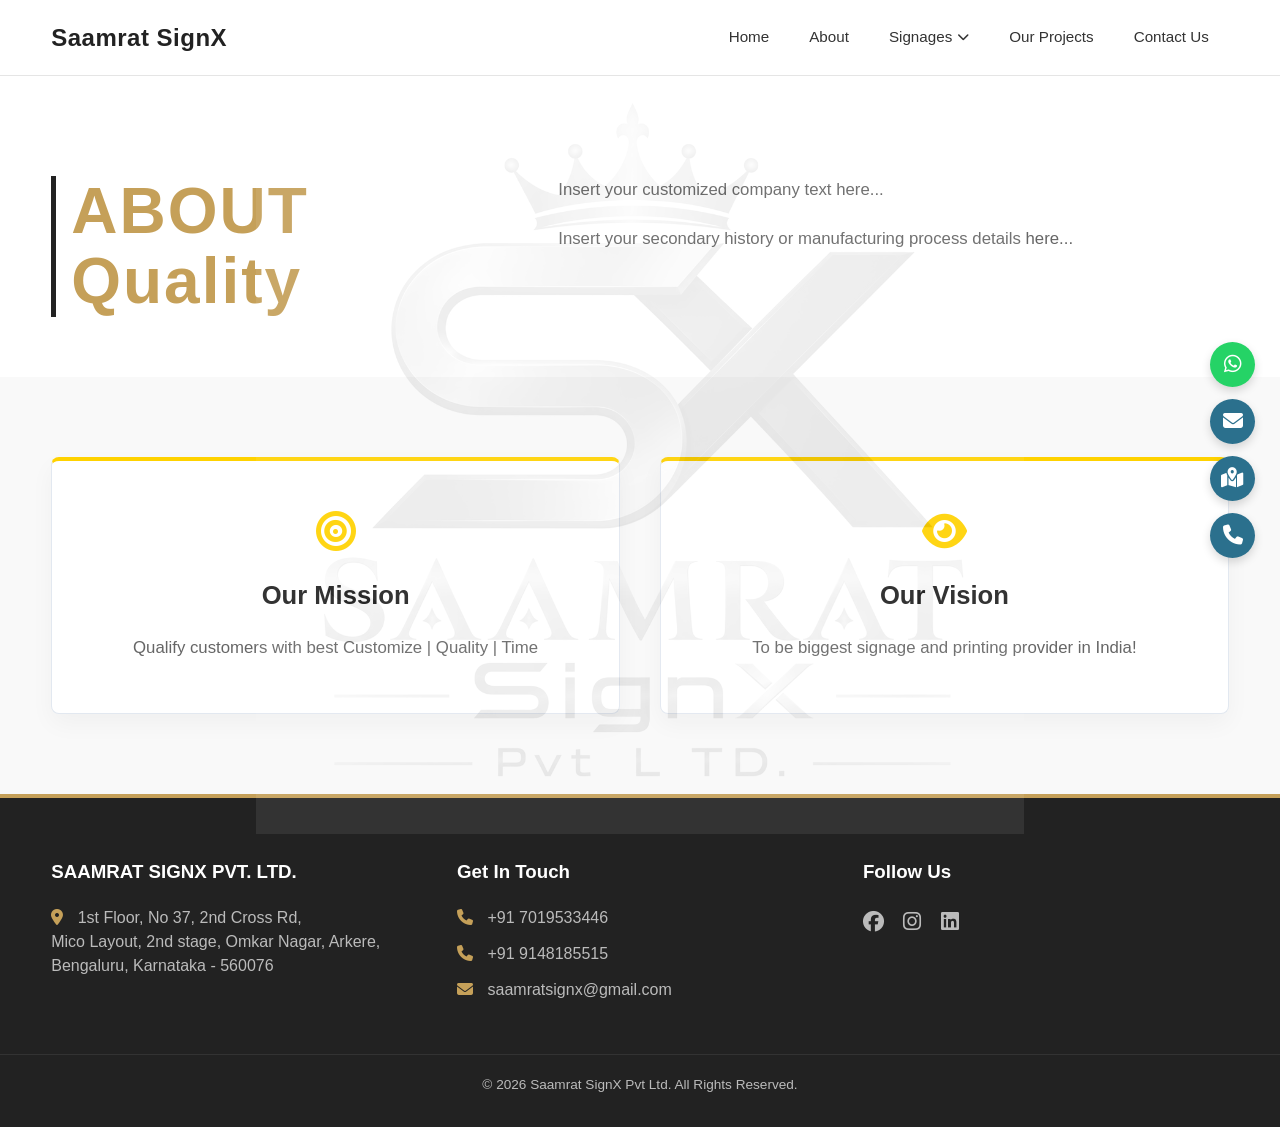
==== about.html @ 5b2af436 "added all files" ====
<!DOCTYPE html>
<html lang="en">
<head>
    <meta charset="UTF-8">
    <meta name="viewport" content="width=device-width, initial-scale=1.0">
    <title>About quality| Saamrat SignX Pvt Lt</title>
    <link rel="stylesheet" href="style.css">
    <!-- Font Awesome Icons -->
    <link rel="stylesheet" href="https://cdnjs.cloudflare.com/ajax/libs/font-awesome/6.4.0/css/all.min.css">
</head>
<body>

    <!-- Full-page single centered watermark background -->
    <div class="watermark-bg"></div>

    <!-- Right Side Corner Fixed Menu Bar (Identical to Home Page) -->
    <div class="sticky-side-bar">
        <a href="https://wa.me/917019533446" target="_blank" class="side-icon whatsapp" title="WhatsApp"><i class="fa-brands fa-whatsapp"></i></a>
        <a href="mailto:saamratsignx@gmail.com" class="side-icon email" title="Email"><i class="fa-solid fa-envelope"></i></a>
        <a href="index.html#contact" class="side-icon maps" title="Location"><i class="fa-solid fa-map-location-dot"></i></a>
        <a href="tel:+917019533446" class="side-icon phone" title="Call Us"><i class="fa-solid fa-phone"></i></a>
    </div>

    <!-- Header / Navigation Area -->
    <header>
        <div class="container nav-container">
            <div class="logo-area">
                <span class="brand-name">Saamrat SignX</span>
            </div>
            <nav>
                <ul class="nav-links">
                    <li><a href="index.html#home">Home</a></li>
                    <li><a href="about.html">About</a></li>
                    <li class="mega-dropdown-root">
                        <a href="index.html#services" class="drop-trigger">Signages <i class="fa-solid fa-chevron-down"></i></a>
                    </li>
                    <li><a href="index.html#projects">Our Projects</a></li>
                    <li><a href="#contact">Contact Us</a></li>
                </ul>
            </nav>
        </div>
    </header>

    <!-- Clean Layout About Content Block -->
    <section class="about-page-section">
        <div class="container about-page-grid">
            
            <!-- Left Side Title Block -->
            <div class="about-title-block">
                <h1 class="about-main-heading">ABOUT <br>Quality</h1>
            </div>

            <!-- Right Side Clean Empty Content Block for you to populate -->
            <div class="about-content-block">
                
                <!-- Add your custom paragraphs inside these p tags below -->
                <p>Insert your customized company text here...</p>
                <p>Insert your secondary history or manufacturing process details here...</p>
            </div>

        </div>
    </section>

    <!-- Twin Box Style Vision & Mission Layout (No main heading) -->
    <section class="vision-mission-box-section">
        <div class="container vision-mission-box-grid">
            
            <!-- Mission Box Card -->
            <div class="vm-custom-box">
                <div class="vm-box-icon-wrap">
                    <i class="fa-solid fa-bullseye vm-box-icon icon-mission"></i>
                </div>
                <h3>Our Mission</h3>
                <p>Qualify customers with best Customize | Quality | Time</p>
            </div>

            <!-- Vision Box Card -->
            <div class="vm-custom-box">
                <div class="vm-box-icon-wrap">
                    <i class="fa-solid fa-eye vm-box-icon icon-vision"></i>
                </div>
                <h3>Our Vision</h3>
                <p>To be biggest signage and printing provider in India!</p>
            </div>

        </div>
    </section>

    <!-- Footer System (Identical to Home Page Layout) -->
    <footer id="contact">
        <div class="container footer-grid">
            <div class="footer-info">
                <h3>SAAMRAT SIGNX PVT. LTD.</h3>
                <p><i class="fa-solid fa-location-dot"></i> 1st Floor, No 37, 2nd Cross Rd,<br>Mico Layout, 2nd stage, Omkar Nagar, Arkere,<br>Bengaluru, Karnataka - 560076</p>
            </div>
            <div class="footer-contact">
                <h3>Get In Touch</h3>
                <p><i class="fa-solid fa-phone"></i> +91 7019533446</p>
                <p><i class="fa-solid fa-phone"></i> +91 9148185515</p>
                <p><i class="fa-solid fa-envelope"></i> saamratsignx@gmail.com</p>
            </div>
            <div class="footer-social">
                <h3>Follow Us</h3>
                <div class="social-icons">
                    <a href="#"><i class="fa-brands fa-facebook"></i></a>
                    <a href="#"><i class="fa-brands fa-instagram"></i></a>
                    <a href="#"><i class="fa-brands fa-linkedin"></i></a>
                </div>
            </div>
        </div>
        <div class="footer-bottom text-center">
            <p>&copy; 2026 Saamrat SignX Pvt Ltd. All Rights Reserved.</p>
        </div>
    </footer>

</body>
</html>
---- style.css ----
/* --- Global Reset & Design Tokens --- */
* {
    margin: 0;
    padding: 0;
    box-sizing: border-box;
    font-family: Arial, Helvetica, sans-serif;
    scroll-behavior: smooth;
}

:root {
    --primary-gold: #c5a059;
    --dark-gold: #9d7d3c;
    --dark-charcoal: #222222;
    --text-muted: #666666;
    --pure-white: #ffffff;
    --border-color: #e5e5e5;
    --brand-blue: #1b4b93;
    --screenshot-yellow: #ffd200;
}

body {
    background-color: var(--pure-white);
    color: var(--dark-charcoal);
    line-height: 1.5;
    position: relative;
    overflow-x: hidden;
}

.container {
    width: 92%;
    max-width: 1200px;
    margin: 0 auto;
}

.text-center { text-align: center; }

/* --- Fixed Watermark Background Layout --- */
/* ===== Full Page Xerox Watermark ===== */
.watermark-bg{
    position: fixed;
    inset: 0;
    z-index: 0;
    pointer-events: none;
    isolation: isolate;
}

.watermark-bg::before{
    content:"";
    position:absolute;
    inset: 0;
    background: url("logo.jpeg") no-repeat center center;
    background-size: 60% auto;
    opacity: .08;
    filter: grayscale(100%);
    mix-blend-mode: multiply;
}

/* --- Sticky Sidebar Menu Bar --- */
.sticky-side-bar {
    position: fixed;
    right: 25px;
    top: 50%;
    transform: translateY(-50%);
    display: flex;
    flex-direction: column;
    gap: 12px;
    z-index: 9999;
}

.side-icon {
    width: 45px;
    height: 45px;
    border-radius: 50%;
    background-color: #2b708d;
    color: var(--pure-white);
    display: flex;
    justify-content: center;
    align-items: center;
    text-decoration: none;
    font-size: 1.25rem;
    box-shadow: 0 4px 10px rgba(0,0,0,0.15);
    transition: all 0.2s ease;
}

.side-icon:hover { transform: scale(1.1); background-color: var(--dark-charcoal); }
.side-icon.whatsapp { background-color: #25D366; }

/* --- Navigation Header Architecture --- */
header {
    background: var(--pure-white);
    border-bottom: 1px solid var(--border-color);
    position: relative;
    top: 0;
    z-index: 2000;
}

.nav-container {
    display: flex;
    justify-content: space-between;
    align-items: center;
    height: 75px;
}

.brand-name {
    font-weight: 700;
    font-size: 1.5rem;
    letter-spacing: 0.5px;
    color: var(--dark-charcoal);
}

.nav-links {
    display: flex;
    list-style: none;
    align-items: center;
    height: 100%;
}

.nav-links > li {
    display: flex;
    align-items: center;
    height: 100%;
}

.nav-links > li > a {
    text-decoration: none;
    color: #333333;
    font-weight: 500;
    font-size: 0.95rem;
    padding: 0 20px;
    display: flex;
    align-items: center;
    height: 100%;
    transition: color 0.2s;
}

.nav-links > li > a i { margin-left: 5px; font-size: 0.75rem; }
.nav-links > li > a:hover { color: var(--primary-gold); }

/* --- Mega Menu Panel Layout --- */
.mega-dropdown-root:hover .mega-menu-panel { opacity: 1; visibility: visible; transform: translateY(0); }
.mega-menu-panel {
    position: absolute;
    top: 75px;
    left: 0;
    width: 100vw;
    background: var(--pure-white);
    border-bottom: 2px solid var(--border-color);
    box-shadow: 0 12px 24px rgba(0, 0, 0, 0.06);
    padding: 35px 0 45px 0;
    opacity: 0;
    visibility: hidden;
    transform: translateY(5px);
    transition: all 0.25s ease-in-out;
}
.mega-menu-grid { display: grid; grid-template-columns: repeat(4, 1fr); gap: 30px; }
.mega-column h4 { font-size: 0.95rem; color: #111111; font-weight: 700; margin-bottom: 15px; }
.mega-column ul { list-style: none; }
.mega-column ul li { margin-bottom: 10px; }
.mega-column ul li a { text-decoration: none; color: var(--text-muted); font-size: 0.88rem; transition: color 0.2s; }
.mega-column ul li a:hover { color: var(--dark-charcoal); }

/* --- Split Layout Hero Styles --- */
.hero-split-section { padding: 80px 0; background: transparent; }
.hero-split-grid { display: grid; grid-template-columns: 1.1fr 0.9fr; gap: 40px; align-items: center; }
.hero-left-content { display: flex; flex-direction: column; align-items: flex-start; }
.hero-main-title { font-size: 3.2rem; color: var(--brand-blue); line-height: 1.2; font-weight: 800; margin-bottom: 20px; }
.hero-description-text { font-size: 1.1rem; color: var(--text-muted); margin-bottom: 35px; max-width: 500px; }
.hero-action-buttons { display: flex; gap: 20px; align-items: center; }
.btn-primary {
    display: inline-block;
    padding: 14px 28px;
    background: linear-gradient(135deg, var(--primary-gold), var(--dark-gold));
    color: var(--pure-white);
    text-decoration: none;
    font-weight: 600;
    border-radius: 30px;
    box-shadow: 0 4px 15px rgba(197, 160, 89, 0.2);
}
.hero-image-wrapper { width: 100%; height: 420px; border-radius: 40px 180px 40px 140px; overflow: hidden; }
.hero-image-wrapper img { width: 100%; height: 100%; object-fit: cover; }

/* --- About Page Upper Elements --- */
.about-page-section { padding: 100px 0 60px 0; }
.about-page-grid { display: grid; grid-template-columns: 0.8fr 1.2fr; gap: 60px; align-items: flex-start; }
.about-main-heading { font-size: 4rem; font-weight: 800; color: var(--primary-gold); line-height: 1.1; letter-spacing: 2px; border-left: 5px solid var(--dark-charcoal); padding-left: 15px; }
.about-content-block h3 { font-size: 1.6rem; color: var(--brand-blue); margin-bottom: 20px; }
.about-content-block p { font-size: 1.05rem; color: var(--text-muted); margin-bottom: 20px; line-height: 1.7; }

/* --- Distinct Box Style Vision/Mission Layout --- */
.vision-mission-box-section {
    padding: 80px 0;
    background-color: #f9f9f9; 
}
.vision-mission-box-grid {
    display: grid;
    grid-template-columns: 1fr 1fr;
    gap: 40px; 
}
.vm-custom-box {
    background: #ffffff; 
    border: 1px solid #e2e8f0; 
    border-top: 4px solid var(--screenshot-yellow); 
    border-radius: 8px; 
    padding: 50px 40px;
    text-align: center;
    box-shadow: 0 10px 25px rgba(0, 0, 0, 0.04); 
    transition: transform 0.3s ease, box-shadow 0.3s ease;
}
.vm-custom-box:hover {
    transform: translateY(-5px);
    box-shadow: 0 15px 35px rgba(0, 0, 0, 0.08);
}
.vm-box-icon-wrap {
    margin-bottom: 25px;
    display: flex;
    justify-content: center;
    align-items: center;
}
.vm-box-icon { font-size: 2.5rem; }
.icon-mission { color: var(--screenshot-yellow); } 
.icon-vision { color: var(--screenshot-yellow); }  
.vm-custom-box h3 { font-size: 1.6rem; color: #222222; margin-bottom: 20px; font-weight: 700; }
.vm-custom-box p { font-size: 1.05rem; color: #666666; line-height: 1.7; max-width: 460px; margin: 0 auto; }

/* --- Gallery & Project Sections --- */
.heading-border { width: 50px; height: 3px; background: var(--primary-gold); margin: 15px auto 45px auto; }
.services-section { padding: 80px 0; background: rgba(249, 249, 249, 0.4); border-top: 1px solid var(--border-color); }
.image-gallery-grid { display: grid; grid-template-columns: repeat(auto-fit, minmax(320px, 1fr)); gap: 25px; }
.gallery-card { position: relative; border-radius: 6px; overflow: hidden; height: 240px; border: 1px solid var(--border-color); }
.gallery-card img { width: 100%; height: 100%; object-fit: cover; transition: transform 0.4s ease; }
.card-overlay { position: absolute; top: 0; left: 0; width: 100%; height: 100%; background: rgba(34, 34, 34, 0.85); display: flex; justify-content: center; align-items: center; opacity: 0; transition: opacity 0.3s ease; }
.gallery-card:hover img { transform: scale(1.06); }
.gallery-card:hover .card-overlay { opacity: 1; }
.card-overlay h3 { color: var(--pure-white); font-size: 1.25rem; font-weight: 500; }

.projects-section { padding: 80px 0; border-top: 1px solid var(--border-color); }
.projects-grid { display: grid; grid-template-columns: repeat(auto-fit, minmax(300px, 1fr)); gap: 30px; }
.project-item { background: var(--pure-white); border: 1px solid var(--border-color); border-radius: 6px; overflow: hidden; }
.project-item img { width: 100%; height: 220px; object-fit: cover; }
.project-meta { padding: 20px; }

/* --- Footer System --- */
footer { background: var(--dark-charcoal); color: #bbbbbb; padding: 60px 0 20px 0; border-top: 4px solid var(--primary-gold); }
.footer-grid { display: grid; grid-template-columns: repeat(auto-fit, minmax(250px, 1fr)); gap: 40px; margin-bottom: 40px; }
footer h3 { color: var(--pure-white); margin-bottom: 20px; }
footer p { margin-bottom: 12px; }
footer p i { color: var(--primary-gold); margin-right: 10px; }
.social-icons a { color: #bbbbbb; font-size: 1.3rem; margin-right: 15px; transition: color 0.2s; }
.social-icons a:hover { color: var(--primary-gold); }
.footer-bottom { border-top: 1px solid #333333; padding-top: 20px; font-size: 0.85rem; }

/* --- Mobile Responsiveness Adjustments --- */
@media (max-width: 992px) {
    .hero-split-grid, .about-page-grid { grid-template-columns: 1fr; text-align: center; gap: 35px; }
    .hero-left-content { align-items: center; text-align: center; }
    .about-main-heading { border-left: none; padding-left: 0; font-size: 3rem; }
    .hero-main-title { font-size: 2.3rem; }
}
@media (max-width: 768px) {
    .vision-mission-box-grid { grid-template-columns: 1fr; gap: 30px; }
    .vm-custom-box { padding: 40px 20px; }
}
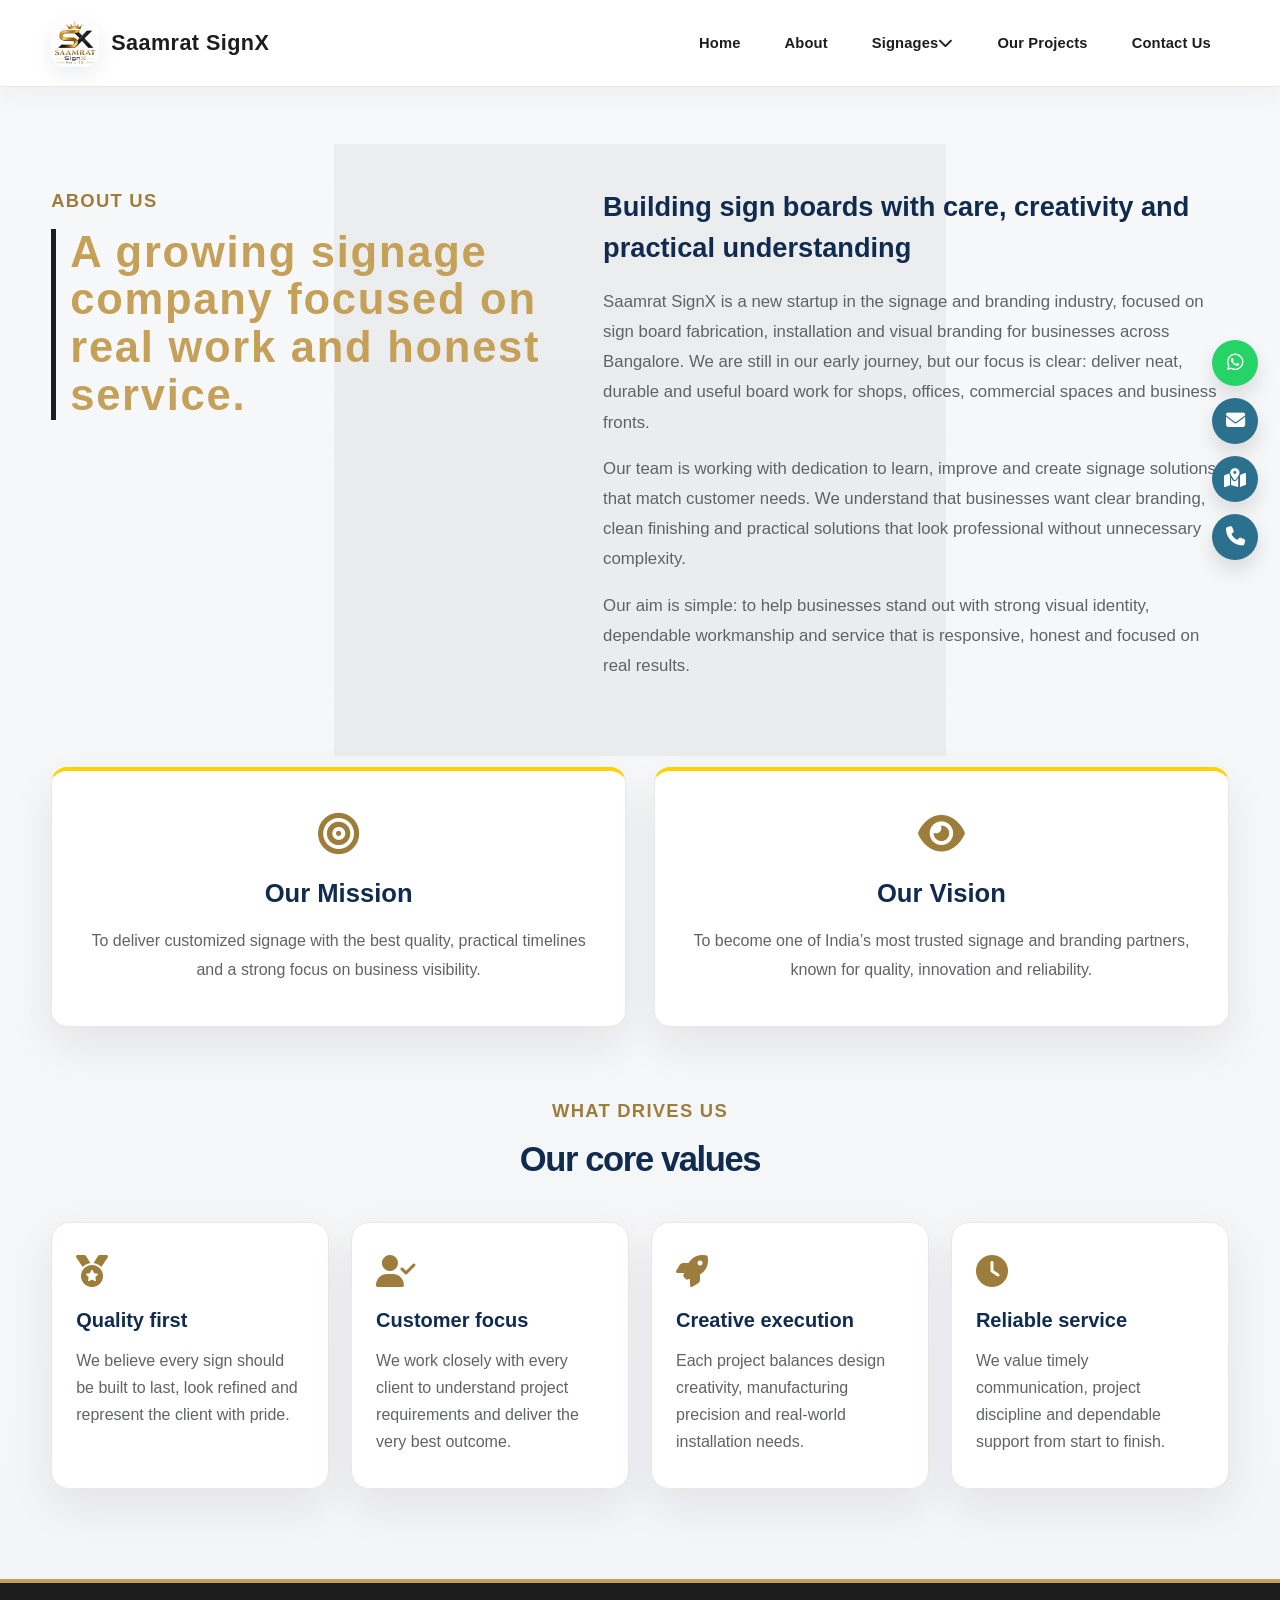
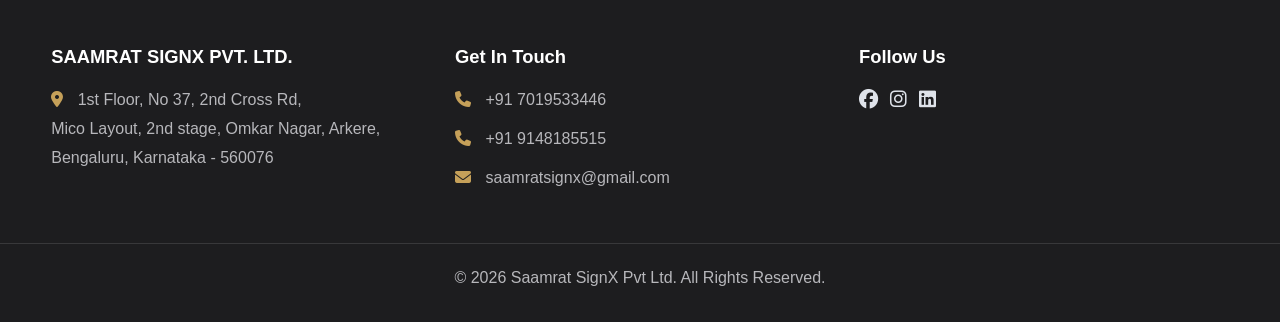
==== commit 5800c89b: "added multiple files" ====
--- a/about.html
+++ b/about.html
@@ -3,28 +3,25 @@
 <head>
     <meta charset="UTF-8">
     <meta name="viewport" content="width=device-width, initial-scale=1.0">
-    <title>About quality| Saamrat SignX Pvt Lt</title>
+    <title>About Saamrat SignX | Signage Manufacturer in Bangalore</title>
+    <meta name="description" content="Learn about Saamrat SignX, our design philosophy, manufacturing process and commitment to premium signage solutions in Bangalore.">
     <link rel="stylesheet" href="style.css">
-    <!-- Font Awesome Icons -->
     <link rel="stylesheet" href="https://cdnjs.cloudflare.com/ajax/libs/font-awesome/6.4.0/css/all.min.css">
 </head>
 <body>
-
-    <!-- Full-page single centered watermark background -->
     <div class="watermark-bg"></div>
 
-    <!-- Right Side Corner Fixed Menu Bar (Identical to Home Page) -->
     <div class="sticky-side-bar">
         <a href="https://wa.me/917019533446" target="_blank" class="side-icon whatsapp" title="WhatsApp"><i class="fa-brands fa-whatsapp"></i></a>
         <a href="mailto:saamratsignx@gmail.com" class="side-icon email" title="Email"><i class="fa-solid fa-envelope"></i></a>
-        <a href="index.html#contact" class="side-icon maps" title="Location"><i class="fa-solid fa-map-location-dot"></i></a>
+        <a href="#contact" class="side-icon maps" title="Location"><i class="fa-solid fa-map-location-dot"></i></a>
         <a href="tel:+917019533446" class="side-icon phone" title="Call Us"><i class="fa-solid fa-phone"></i></a>
     </div>
 
-    <!-- Header / Navigation Area -->
     <header>
         <div class="container nav-container">
             <div class="logo-area">
+                <img src="Images/logo.jpeg" alt="Saamrat SignX Logo" class="brand-logo">
                 <span class="brand-name">Saamrat SignX</span>
             </div>
             <nav>
@@ -33,6 +30,26 @@
                     <li><a href="about.html">About</a></li>
                     <li class="mega-dropdown-root">
                         <a href="index.html#services" class="drop-trigger">Signages <i class="fa-solid fa-chevron-down"></i></a>
+                        <div class="mega-menu-panel">
+                            <div class="container mega-menu-grid">
+                                <div class="mega-column">
+                                    <h4>Letter Signages</h4>
+                                    <ul>
+                                        <li><a href="product-detail.html?type=ss-letters">Stainless Steel Letters</a></li>
+                                        <li><a href="product-detail.html?type=gold-letters">Gold Letters</a></li>
+                                        <li><a href="product-detail.html?type=aluminum-letters">Aluminium Letters</a></li>
+                                    </ul>
+                                </div>
+                                <div class="mega-column">
+                                    <h4>Glow & LED Signs</h4>
+                                    <ul>
+                                        <li><a href="product-detail.html?type=3d-glow">3D Glow Sign Board</a></li>
+                                        <li><a href="product-detail.html?type=neon-board">Neon Sign Board</a></li>
+                                        <li><a href="product-detail.html?type=pylon-board">Pylon Sign Board</a></li>
+                                    </ul>
+                                </div>
+                            </div>
+                        </div>
                     </li>
                     <li><a href="index.html#projects">Our Projects</a></li>
                     <li><a href="#contact">Contact Us</a></li>
@@ -41,53 +58,77 @@
         </div>
     </header>
 
-    <!-- Clean Layout About Content Block -->
-    <section class="about-page-section">
-        <div class="container about-page-grid">
-            
-            <!-- Left Side Title Block -->
-            <div class="about-title-block">
-                <h1 class="about-main-heading">ABOUT <br>Quality</h1>
+    <main>
+        <section class="about-page-section">
+            <div class="container about-page-grid">
+                <div class="about-title-block">
+                    <span class="eyebrow">About us</span>
+                    <h1 class="about-main-heading">A growing signage company focused on real work and honest service.</h1>
+                </div>
+
+                <div class="about-content-block">
+                    <h3>Building sign boards with care, creativity and practical understanding</h3>
+                    <p>Saamrat SignX is a new startup in the signage and branding industry, focused on sign board fabrication, installation and visual branding for businesses across Bangalore. We are still in our early journey, but our focus is clear: deliver neat, durable and useful board work for shops, offices, commercial spaces and business fronts.</p>
+                    <p>Our team is working with dedication to learn, improve and create signage solutions that match customer needs. We understand that businesses want clear branding, clean finishing and practical solutions that look professional without unnecessary complexity.</p>
+                    <p>Our aim is simple: to help businesses stand out with strong visual identity, dependable workmanship and service that is responsive, honest and focused on real results.</p>
+                </div>
             </div>
+        </section>
 
-            <!-- Right Side Clean Empty Content Block for you to populate -->
-            <div class="about-content-block">
-                
-                <!-- Add your custom paragraphs inside these p tags below -->
-                <p>Insert your customized company text here...</p>
-                <p>Insert your secondary history or manufacturing process details here...</p>
+        <section class="vision-mission-box-section">
+            <div class="container vision-mission-box-grid">
+                <div class="vm-custom-box">
+                    <div class="vm-box-icon-wrap">
+                        <i class="fa-solid fa-bullseye vm-box-icon icon-mission"></i>
+                    </div>
+                    <h3>Our Mission</h3>
+                    <p>To deliver customized signage with the best quality, practical timelines and a strong focus on business visibility.</p>
+                </div>
+
+                <div class="vm-custom-box">
+                    <div class="vm-box-icon-wrap">
+                        <i class="fa-solid fa-eye vm-box-icon icon-vision"></i>
+                    </div>
+                    <h3>Our Vision</h3>
+                    <p>To become one of India’s most trusted signage and branding partners, known for quality, innovation and reliability.</p>
+                </div>
             </div>
+        </section>
 
-        </div>
-    </section>
+        <section class="values-section">
+            <div class="container">
+                <div class="section-heading center">
+                    <span class="eyebrow">What drives us</span>
+                    <h2>Our core values</h2>
+                </div>
+                <div class="feature-grid">
+                    <div class="feature-box">
+                        <i class="fa-solid fa-medal"></i>
+                        <h3>Quality first</h3>
+                        <p>We believe every sign should be built to last, look refined and represent the client with pride.</p>
+                    </div>
+                    <div class="feature-box">
+                        <i class="fa-solid fa-user-check"></i>
+                        <h3>Customer focus</h3>
+                        <p>We work closely with every client to understand project requirements and deliver the very best outcome.</p>
+                    </div>
+                    <div class="feature-box">
+                        <i class="fa-solid fa-rocket"></i>
+                        <h3>Creative execution</h3>
+                        <p>Each project balances design creativity, manufacturing precision and real-world installation needs.</p>
+                    </div>
+                    <div class="feature-box">
+                        <i class="fa-solid fa-clock"></i>
+                        <h3>Reliable service</h3>
+                        <p>We value timely communication, project discipline and dependable support from start to finish.</p>
+                    </div>
+                </div>
+            </div>
+        </section>
 
-    <!-- Twin Box Style Vision & Mission Layout (No main heading) -->
-    <section class="vision-mission-box-section">
-        <div class="container vision-mission-box-grid">
-            
-            <!-- Mission Box Card -->
-            <div class="vm-custom-box">
-                <div class="vm-box-icon-wrap">
-                    <i class="fa-solid fa-bullseye vm-box-icon icon-mission"></i>
-                </div>
-                <h3>Our Mission</h3>
-                <p>Qualify customers with best Customize | Quality | Time</p>
-            </div>
+    </main>
 
-            <!-- Vision Box Card -->
-            <div class="vm-custom-box">
-                <div class="vm-box-icon-wrap">
-                    <i class="fa-solid fa-eye vm-box-icon icon-vision"></i>
-                </div>
-                <h3>Our Vision</h3>
-                <p>To be biggest signage and printing provider in India!</p>
-            </div>
-
-        </div>
-    </section>
-
-    <!-- Footer System (Identical to Home Page Layout) -->
-    <footer id="contact">
+    <footer>
         <div class="container footer-grid">
             <div class="footer-info">
                 <h3>SAAMRAT SIGNX PVT. LTD.</h3>
@@ -109,9 +150,10 @@
             </div>
         </div>
         <div class="footer-bottom text-center">
-            <p>&copy; 2026 Saamrat SignX Pvt Ltd. All Rights Reserved.</p>
+            <p>&copy; <span id="currentYear"></span> Saamrat SignX Pvt Ltd. All Rights Reserved.</p>
         </div>
     </footer>
 
+    <script src="script.js"></script>
 </body>
 </html>
--- a/style.css
+++ b/style.css
@@ -1,4 +1,17 @@
-/* --- Global Reset & Design Tokens --- */
+:root {
+    --primary-gold: #c5a059;
+    --dark-gold: #9d7d3c;
+    --dark-charcoal: #1d1d1f;
+    --text-muted: #5f6368;
+    --pure-white: #ffffff;
+    --soft-white: #f8f8f5;
+    --border-color: #ece7df;
+    --brand-blue: #1b4b93;
+    --brand-blue-2: #102b4e;
+    --screenshot-yellow: #ffd200;
+    --shadow-soft: 0 18px 45px rgba(24, 28, 38, 0.08);
+}
+
 * {
     margin: 0;
     padding: 0;
@@ -7,25 +20,17 @@
     scroll-behavior: smooth;
 }
 
-:root {
-    --primary-gold: #c5a059;
-    --dark-gold: #9d7d3c;
-    --dark-charcoal: #222222;
-    --text-muted: #666666;
-    --pure-white: #ffffff;
-    --border-color: #e5e5e5;
-    --brand-blue: #1b4b93;
-    --screenshot-yellow: #ffd200;
-}
-
 body {
-    background-color: var(--pure-white);
+    background: linear-gradient(180deg, #f7f8f9 0%, #f2f5f7 100%);
     color: var(--dark-charcoal);
     line-height: 1.5;
     position: relative;
     overflow-x: hidden;
 }
 
+a { text-decoration: none; }
+img { display: block; max-width: 100%; }
+
 .container {
     width: 92%;
     max-width: 1200px;
@@ -34,31 +39,59 @@
 
 .text-center { text-align: center; }
 
-/* --- Fixed Watermark Background Layout --- */
-/* ===== Full Page Xerox Watermark ===== */
-.watermark-bg{
+.eyebrow {
+    display: inline-block;
+    font-size: 0.78rem;
+    letter-spacing: 0.12rem;
+    text-transform: uppercase;
+    font-weight: 700;
+    color: var(--dark-gold);
+    margin-bottom: 18px;
+}
+
+.section-heading {
+    margin-bottom: 42px;
+}
+
+.section-heading h2 {
+    color: var(--brand-blue-2);
+    font-size: clamp(2rem, 2.7vw, 2.8rem);
+    line-height: 1.18;
+    font-weight: 800;
+    letter-spacing: -0.04em;
+}
+
+.section-heading.center {
+    text-align: center;
+}
+
+.section-heading.left {
+    text-align: left;
+}
+
+.watermark-bg {
     position: fixed;
     inset: 0;
+    background-image: url('Images/logo.jpeg');
+    background-repeat: no-repeat;
+    background-position: center center;
+    background-size: 68vmin auto;
+    filter: grayscale(1) brightness(0);
+    opacity: 0.045;
+    pointer-events: none;
     z-index: 0;
-    pointer-events: none;
-    isolation: isolate;
-}
-
-.watermark-bg::before{
-    content:"";
-    position:absolute;
-    inset: 0;
-    background: url("logo.jpeg") no-repeat center center;
-    background-size: 60% auto;
-    opacity: .08;
-    filter: grayscale(100%);
-    mix-blend-mode: multiply;
-}
-
-/* --- Sticky Sidebar Menu Bar --- */
+}
+
+header,
+main,
+footer {
+    position: relative;
+    z-index: 1;
+}
+
 .sticky-side-bar {
     position: fixed;
-    right: 25px;
+    right: 22px;
     top: 50%;
     transform: translateY(-50%);
     display: flex;
@@ -68,195 +101,893 @@
 }
 
 .side-icon {
-    width: 45px;
-    height: 45px;
+    width: 46px;
+    height: 46px;
     border-radius: 50%;
     background-color: #2b708d;
     color: var(--pure-white);
     display: flex;
     justify-content: center;
     align-items: center;
-    text-decoration: none;
-    font-size: 1.25rem;
-    box-shadow: 0 4px 10px rgba(0,0,0,0.15);
-    transition: all 0.2s ease;
-}
-
-.side-icon:hover { transform: scale(1.1); background-color: var(--dark-charcoal); }
+    font-size: 1.2rem;
+    box-shadow: 0 10px 20px rgba(0, 0, 0, 0.12);
+    transition: transform 0.25s ease, background 0.25s ease;
+}
+
+.side-icon:hover { transform: translateY(-2px) scale(1.06); }
 .side-icon.whatsapp { background-color: #25D366; }
 
-/* --- Navigation Header Architecture --- */
 header {
-    background: var(--pure-white);
-    border-bottom: 1px solid var(--border-color);
-    position: relative;
+    position: sticky;
     top: 0;
     z-index: 2000;
+    background: rgba(255, 255, 255, 0.94);
+    backdrop-filter: blur(12px);
+    border-bottom: 1px solid var(--border-color);
+    box-shadow: 0 10px 25px rgba(16, 43, 78, 0.04);
 }
 
 .nav-container {
     display: flex;
     justify-content: space-between;
     align-items: center;
-    height: 75px;
+    height: 86px;
+}
+
+.logo-area {
+    display: flex;
+    align-items: center;
+    gap: 12px;
+}
+
+.brand-logo {
+    width: 48px;
+    height: 48px;
+    object-fit: cover;
+    border-radius: 14px;
+    box-shadow: 0 8px 20px rgba(16, 43, 78, 0.08);
 }
 
 .brand-name {
+    font-size: 1.35rem;
+    font-weight: 800;
+    color: var(--dark-charcoal);
+    letter-spacing: 0.02em;
+}
+
+.nav-links {
+    display: flex;
+    align-items: center;
+    list-style: none;
+    gap: 8px;
+}
+
+.nav-links > li {
+    position: relative;
+    height: 80px;
+    display: flex;
+    align-items: center;
+}
+
+.nav-links > li > a {
+    color: var(--dark-charcoal);
     font-weight: 700;
-    font-size: 1.5rem;
-    letter-spacing: 0.5px;
-    color: var(--dark-charcoal);
-}
-
-.nav-links {
-    display: flex;
-    list-style: none;
+    font-size: 0.92rem;
+    padding: 0 18px;
+    display: flex;
     align-items: center;
     height: 100%;
-}
-
-.nav-links > li {
-    display: flex;
-    align-items: center;
-    height: 100%;
-}
-
-.nav-links > li > a {
-    text-decoration: none;
-    color: #333333;
-    font-weight: 500;
-    font-size: 0.95rem;
-    padding: 0 20px;
-    display: flex;
-    align-items: center;
-    height: 100%;
-    transition: color 0.2s;
-}
-
-.nav-links > li > a i { margin-left: 5px; font-size: 0.75rem; }
-.nav-links > li > a:hover { color: var(--primary-gold); }
-
-/* --- Mega Menu Panel Layout --- */
-.mega-dropdown-root:hover .mega-menu-panel { opacity: 1; visibility: visible; transform: translateY(0); }
+    letter-spacing: 0.01em;
+}
+
+.nav-links > li > a:hover {
+    color: var(--primary-gold);
+}
+
+.mega-dropdown-root {
+    position: relative;
+}
+
+.mega-dropdown-root:hover .mega-menu-panel,
+.mega-dropdown-root:focus-within .mega-menu-panel {
+    opacity: 1;
+    visibility: visible;
+    transform: translate(-50%, 0);
+    pointer-events: auto;
+}
+
 .mega-menu-panel {
     position: absolute;
-    top: 75px;
-    left: 0;
-    width: 100vw;
-    background: var(--pure-white);
-    border-bottom: 2px solid var(--border-color);
-    box-shadow: 0 12px 24px rgba(0, 0, 0, 0.06);
-    padding: 35px 0 45px 0;
+    top: 80px;
+    left: 50%;
+    width: min(1200px, calc(100vw - 80px));
+    background: #ffffff;
+    border-bottom: 1px solid var(--border-color);
+    box-shadow: 0 22px 35px rgba(0,0,0,0.12);
+    padding: 35px 0 40px;
     opacity: 0;
     visibility: hidden;
-    transform: translateY(5px);
-    transition: all 0.25s ease-in-out;
-}
-.mega-menu-grid { display: grid; grid-template-columns: repeat(4, 1fr); gap: 30px; }
-.mega-column h4 { font-size: 0.95rem; color: #111111; font-weight: 700; margin-bottom: 15px; }
+    transform: translate(-50%, 8px);
+    transition: all 0.25s ease;
+    pointer-events: none;
+    z-index: 1000;
+}
+
+.mega-menu-grid {
+    display: grid;
+    grid-template-columns: repeat(4, minmax(180px, 1fr));
+    gap: 32px;
+}
+
+.mega-column h4 {
+    font-size: 0.92rem;
+    margin-bottom: 14px;
+    color: var(--dark-charcoal);
+    font-weight: 800;
+}
+
 .mega-column ul { list-style: none; }
 .mega-column ul li { margin-bottom: 10px; }
-.mega-column ul li a { text-decoration: none; color: var(--text-muted); font-size: 0.88rem; transition: color 0.2s; }
-.mega-column ul li a:hover { color: var(--dark-charcoal); }
-
-/* --- Split Layout Hero Styles --- */
-.hero-split-section { padding: 80px 0; background: transparent; }
-.hero-split-grid { display: grid; grid-template-columns: 1.1fr 0.9fr; gap: 40px; align-items: center; }
-.hero-left-content { display: flex; flex-direction: column; align-items: flex-start; }
-.hero-main-title { font-size: 3.2rem; color: var(--brand-blue); line-height: 1.2; font-weight: 800; margin-bottom: 20px; }
-.hero-description-text { font-size: 1.1rem; color: var(--text-muted); margin-bottom: 35px; max-width: 500px; }
-.hero-action-buttons { display: flex; gap: 20px; align-items: center; }
+.mega-column ul li a {
+    color: var(--text-muted);
+    font-size: 0.88rem;
+}
+.mega-column ul li a:hover { color: var(--brand-blue); }
+
+.hero-split-section {
+    padding: 90px 0 70px;
+    position: relative;
+    z-index: 1;
+    background: linear-gradient(135deg, rgba(255,255,255,0.96), rgba(240,245,250,0.96));
+}
+
+.hero-split-grid {
+    display: grid;
+    grid-template-columns: 1.1fr 0.9fr;
+    gap: 38px;
+    align-items: center;
+}
+
+.hero-left-content {
+    display: flex;
+    flex-direction: column;
+    align-items: flex-start;
+}
+
+.hero-main-title {
+    font-size: clamp(2.4rem, 3vw, 3.8rem);
+    line-height: 1.05;
+    color: var(--brand-blue-2);
+    font-weight: 900;
+    margin-bottom: 18px;
+    letter-spacing: -0.04em;
+}
+
+.eyebrow {
+    font-size: 1.15rem;
+    letter-spacing: 0.08rem;
+    margin-bottom: 14px;
+}
+
+.hero-description-text {
+    font-size: 1.08rem;
+    color: var(--text-muted);
+    max-width: 620px;
+    margin-bottom: 28px;
+}
+
+.hero-action-buttons {
+    display: flex;
+    flex-wrap: wrap;
+    gap: 14px;
+    margin-bottom: 32px;
+}
+
+.btn-primary,
+.btn-secondary {
+    display: inline-flex;
+    align-items: center;
+    justify-content: center;
+    padding: 15px 28px;
+    border-radius: 999px;
+    font-weight: 700;
+    border: 1px solid transparent;
+    transition: transform 0.2s ease, box-shadow 0.2s ease;
+    text-decoration: none;
+}
+
 .btn-primary {
-    display: inline-block;
-    padding: 14px 28px;
     background: linear-gradient(135deg, var(--primary-gold), var(--dark-gold));
     color: var(--pure-white);
-    text-decoration: none;
+    box-shadow: 0 12px 25px rgba(197, 160, 89, 0.3);
+}
+
+.btn-secondary {
+    background: transparent;
+    color: var(--brand-blue-2);
+    border-color: rgba(27, 75, 147, 0.25);
+}
+
+.btn-primary:hover,
+.btn-secondary:hover {
+    transform: translateY(-2px);
+}
+
+.hero-stats {
+    display: flex;
+    flex-wrap: wrap;
+    gap: 26px;
+    padding-top: 12px;
+}
+
+.hero-stats div {
+    display: flex;
+    flex-direction: column;
+    gap: 6px;
+}
+
+.hero-stats strong {
+    font-size: 1.65rem;
+    color: var(--brand-blue-2);
+}
+
+.hero-stats span {
+    color: var(--text-muted);
+    font-size: 0.9rem;
+}
+
+.hero-image-wrapper {
+    width: 100%;
+    height: 500px;
+    border-radius: 28px 120px 28px 120px;
+    overflow: hidden;
+    box-shadow: 0 30px 60px rgba(16, 43, 78, 0.18);
+    border: 1px solid rgba(27, 75, 147, 0.08);
+}
+
+.hero-image-wrapper img {
+    width: 100%;
+    height: 100%;
+    object-fit: cover;
+}
+
+.trust-strip {
+    background: linear-gradient(135deg, #102b4e, #173d6d);
+    color: var(--pure-white);
+    padding: 22px 0;
+}
+
+.trust-strip-inner {
+    display: grid;
+    grid-template-columns: repeat(4, minmax(160px, 1fr));
+    gap: 18px;
+    font-weight: 700;
+    text-transform: none;
+}
+
+.trust-strip-inner div {
+    display: flex;
+    align-items: center;
+    gap: 10px;
+    font-size: 0.92rem;
+}
+
+.trust-strip-inner i {
+    color: var(--screenshot-yellow);
+}
+
+.services-section,
+.features-section,
+.process-section,
+.projects-section,
+.testimonial-section,
+.contact-section {
+    padding: 90px 0;
+}
+
+.services-section {
+    background: #ffffff;
+}
+
+.image-gallery-grid {
+    display: grid;
+    grid-template-columns: repeat(auto-fit, minmax(280px, 1fr));
+    gap: 26px;
+}
+
+.gallery-card {
+    position: relative;
+    overflow: hidden;
+    border-radius: 14px;
+    border: 1px solid var(--border-color);
+    height: 255px;
+    background: #ddd;
+    box-shadow: var(--shadow-soft);
+}
+
+.gallery-card img {
+    width: 100%;
+    height: 100%;
+    object-fit: cover;
+    transition: transform 0.3s ease;
+}
+
+.gallery-card:hover img { transform: scale(1.05); }
+
+.card-overlay {
+    position: absolute;
+    inset: 0;
+    display: flex;
+    align-items: center;
+    justify-content: center;
+    background: rgba(17, 24, 39, 0.7);
+    opacity: 0;
+    transition: opacity 0.25s ease;
+}
+
+.gallery-card:hover .card-overlay { opacity: 1; }
+
+.card-overlay h3 {
+    color: var(--pure-white);
+    font-size: 1.2rem;
+    text-align: center;
+    padding: 0 20px;
+}
+
+.feature-grid {
+    display: grid;
+    grid-template-columns: repeat(4, minmax(220px, 1fr));
+    gap: 22px;
+}
+
+.feature-box {
+    background: var(--pure-white);
+    padding: 32px 24px;
+    border-radius: 18px;
+    border: 1px solid var(--border-color);
+    box-shadow: var(--shadow-soft);
+    transition: transform 0.22s ease, box-shadow 0.22s ease;
+}
+
+.feature-box:hover {
+    transform: translateY(-4px);
+    box-shadow: 0 22px 40px rgba(16, 43, 78, 0.12);
+}
+
+.feature-box i {
+    font-size: 2rem;
+    color: var(--dark-gold);
+    margin-bottom: 18px;
+}
+
+.feature-box h3 {
+    margin-bottom: 12px;
+    font-size: 1.25rem;
+    color: var(--brand-blue-2);
+}
+
+.feature-box p {
+    color: var(--text-muted);
+    line-height: 1.7;
+}
+
+.process-grid {
+    display: grid;
+    grid-template-columns: repeat(4, minmax(200px, 1fr));
+    gap: 20px;
+}
+
+.process-step {
+    background: var(--pure-white);
+    padding: 30px 20px;
+    border: 1px solid var(--border-color);
+    border-top: 4px solid var(--screenshot-yellow);
+    border-radius: 16px;
+    box-shadow: var(--shadow-soft);
+}
+
+.process-step span {
+    display: inline-block;
+    font-size: 0.82rem;
+    font-weight: 800;
+    color: var(--dark-gold);
+    margin-bottom: 12px;
+}
+
+.process-step h3 {
+    color: var(--brand-blue-2);
+    margin-bottom: 12px;
+    font-size: 1.3rem;
+}
+
+.process-step p {
+    color: var(--text-muted);
+    line-height: 1.7;
+}
+
+.projects-grid {
+    display: grid;
+    grid-template-columns: repeat(auto-fit, minmax(300px, 1fr));
+    gap: 26px;
+}
+
+.project-item {
+    background: var(--pure-white);
+    border: 1px solid var(--border-color);
+    border-radius: 14px;
+    overflow: hidden;
+    box-shadow: var(--shadow-soft);
+}
+
+.project-item img {
+    width: 100%;
+    height: 260px;
+    object-fit: cover;
+}
+
+.project-meta {
+    padding: 22px 18px;
+}
+
+.project-meta h4 {
+    color: var(--brand-blue-2);
+    font-size: 1.2rem;
+    margin-bottom: 8px;
+}
+
+.project-meta p {
+    color: var(--text-muted);
+}
+
+.testimonial-section {
+    background: #ffffff;
+    border-top: 1px solid var(--border-color);
+    border-bottom: 1px solid var(--border-color);
+}
+
+.testimonial-grid {
+    display: grid;
+    grid-template-columns: repeat(3, minmax(240px, 1fr));
+    gap: 22px;
+}
+
+.testimonial-card {
+    background: var(--soft-white);
+    border: 1px solid var(--border-color);
+    border-radius: 16px;
+    padding: 28px 22px;
+    box-shadow: var(--shadow-soft);
+}
+
+.testimonial-card p {
+    color: var(--text-muted);
+    line-height: 1.75;
+    margin-bottom: 18px;
+}
+
+.testimonial-card h4 {
+    color: var(--brand-blue-2);
+    font-size: 1rem;
+}
+
+.contact-section {
+    background: linear-gradient(180deg, rgba(255,255,255,0.7), rgba(248,248,245,1));
+}
+
+.contact-grid {
+    display: grid;
+    grid-template-columns: 0.9fr 1.1fr;
+    gap: 30px;
+    align-items: center;
+}
+
+.contact-copy h2 {
+    font-size: clamp(2rem, 3vw, 2.8rem);
+    line-height: 1.2;
+    color: var(--brand-blue-2);
+    margin-bottom: 16px;
+}
+
+.contact-copy p {
+    color: var(--text-muted);
+    line-height: 1.7;
+    margin-bottom: 24px;
+}
+
+.contact-info-list {
+    display: grid;
+    gap: 14px;
+    color: var(--dark-charcoal);
     font-weight: 600;
-    border-radius: 30px;
-    box-shadow: 0 4px 15px rgba(197, 160, 89, 0.2);
-}
-.hero-image-wrapper { width: 100%; height: 420px; border-radius: 40px 180px 40px 140px; overflow: hidden; }
-.hero-image-wrapper img { width: 100%; height: 100%; object-fit: cover; }
-
-/* --- About Page Upper Elements --- */
-.about-page-section { padding: 100px 0 60px 0; }
-.about-page-grid { display: grid; grid-template-columns: 0.8fr 1.2fr; gap: 60px; align-items: flex-start; }
-.about-main-heading { font-size: 4rem; font-weight: 800; color: var(--primary-gold); line-height: 1.1; letter-spacing: 2px; border-left: 5px solid var(--dark-charcoal); padding-left: 15px; }
-.about-content-block h3 { font-size: 1.6rem; color: var(--brand-blue); margin-bottom: 20px; }
-.about-content-block p { font-size: 1.05rem; color: var(--text-muted); margin-bottom: 20px; line-height: 1.7; }
-
-/* --- Distinct Box Style Vision/Mission Layout --- */
+}
+
+.contact-info-list div {
+    display: flex;
+    align-items: flex-start;
+    gap: 10px;
+}
+
+.contact-info-list i {
+    color: var(--dark-gold);
+    margin-top: 3px;
+}
+
+.contact-form {
+    background: var(--pure-white);
+    border: 1px solid var(--border-color);
+    border-radius: 18px;
+    padding: 26px;
+    box-shadow: var(--shadow-soft);
+}
+
+.form-row {
+    display: grid;
+    grid-template-columns: 1fr 1fr;
+    gap: 14px;
+}
+
+.contact-form input,
+.contact-form textarea {
+    width: 100%;
+    padding: 14px 16px;
+    border-radius: 12px;
+    border: 1px solid #ddd;
+    background: #fbfbfa;
+    margin-bottom: 14px;
+    font-size: 0.96rem;
+}
+
+.contact-form textarea {
+    resize: vertical;
+    min-height: 130px;
+}
+
+.submit-btn {
+    border: none;
+    cursor: pointer;
+    width: 100%;
+}
+
+.form-status {
+    margin-top: 12px;
+    color: #1b7f5a;
+    min-height: 20px;
+    font-weight: 600;
+}
+
+.about-page-section {
+    padding: 100px 0 70px;
+}
+
+.about-page-grid {
+    display: grid;
+    grid-template-columns: 0.9fr 1.1fr;
+    gap: 40px;
+    align-items: flex-start;
+}
+
+.about-main-heading {
+    font-size: clamp(2.4rem, 3.4vw, 4rem);
+    line-height: 1.1;
+    color: var(--primary-gold);
+    letter-spacing: 0.04em;
+    border-left: 5px solid var(--dark-charcoal);
+    padding-left: 14px;
+}
+
+.about-content-block h3 {
+    font-size: 1.7rem;
+    margin-bottom: 18px;
+    color: var(--brand-blue-2);
+}
+
+.about-content-block p {
+    margin-bottom: 16px;
+    color: var(--text-muted);
+    line-height: 1.8;
+    font-size: 1.05rem;
+}
+
 .vision-mission-box-section {
-    padding: 80px 0;
-    background-color: #f9f9f9; 
-}
+    padding: 0 0 70px;
+}
+
 .vision-mission-box-grid {
     display: grid;
     grid-template-columns: 1fr 1fr;
-    gap: 40px; 
-}
+    gap: 28px;
+}
+
 .vm-custom-box {
-    background: #ffffff; 
-    border: 1px solid #e2e8f0; 
-    border-top: 4px solid var(--screenshot-yellow); 
-    border-radius: 8px; 
-    padding: 50px 40px;
+    background: var(--pure-white);
+    border: 1px solid var(--border-color);
+    border-top: 4px solid var(--screenshot-yellow);
+    border-radius: 16px;
+    padding: 42px 30px;
     text-align: center;
-    box-shadow: 0 10px 25px rgba(0, 0, 0, 0.04); 
-    transition: transform 0.3s ease, box-shadow 0.3s ease;
-}
-.vm-custom-box:hover {
-    transform: translateY(-5px);
-    box-shadow: 0 15px 35px rgba(0, 0, 0, 0.08);
-}
+    box-shadow: var(--shadow-soft);
+}
+
 .vm-box-icon-wrap {
-    margin-bottom: 25px;
-    display: flex;
-    justify-content: center;
-    align-items: center;
-}
-.vm-box-icon { font-size: 2.5rem; }
-.icon-mission { color: var(--screenshot-yellow); } 
-.icon-vision { color: var(--screenshot-yellow); }  
-.vm-custom-box h3 { font-size: 1.6rem; color: #222222; margin-bottom: 20px; font-weight: 700; }
-.vm-custom-box p { font-size: 1.05rem; color: #666666; line-height: 1.7; max-width: 460px; margin: 0 auto; }
-
-/* --- Gallery & Project Sections --- */
-.heading-border { width: 50px; height: 3px; background: var(--primary-gold); margin: 15px auto 45px auto; }
-.services-section { padding: 80px 0; background: rgba(249, 249, 249, 0.4); border-top: 1px solid var(--border-color); }
-.image-gallery-grid { display: grid; grid-template-columns: repeat(auto-fit, minmax(320px, 1fr)); gap: 25px; }
-.gallery-card { position: relative; border-radius: 6px; overflow: hidden; height: 240px; border: 1px solid var(--border-color); }
-.gallery-card img { width: 100%; height: 100%; object-fit: cover; transition: transform 0.4s ease; }
-.card-overlay { position: absolute; top: 0; left: 0; width: 100%; height: 100%; background: rgba(34, 34, 34, 0.85); display: flex; justify-content: center; align-items: center; opacity: 0; transition: opacity 0.3s ease; }
-.gallery-card:hover img { transform: scale(1.06); }
-.gallery-card:hover .card-overlay { opacity: 1; }
-.card-overlay h3 { color: var(--pure-white); font-size: 1.25rem; font-weight: 500; }
-
-.projects-section { padding: 80px 0; border-top: 1px solid var(--border-color); }
-.projects-grid { display: grid; grid-template-columns: repeat(auto-fit, minmax(300px, 1fr)); gap: 30px; }
-.project-item { background: var(--pure-white); border: 1px solid var(--border-color); border-radius: 6px; overflow: hidden; }
-.project-item img { width: 100%; height: 220px; object-fit: cover; }
-.project-meta { padding: 20px; }
-
-/* --- Footer System --- */
-footer { background: var(--dark-charcoal); color: #bbbbbb; padding: 60px 0 20px 0; border-top: 4px solid var(--primary-gold); }
-.footer-grid { display: grid; grid-template-columns: repeat(auto-fit, minmax(250px, 1fr)); gap: 40px; margin-bottom: 40px; }
-footer h3 { color: var(--pure-white); margin-bottom: 20px; }
-footer p { margin-bottom: 12px; }
-footer p i { color: var(--primary-gold); margin-right: 10px; }
-.social-icons a { color: #bbbbbb; font-size: 1.3rem; margin-right: 15px; transition: color 0.2s; }
+    margin-bottom: 18px;
+}
+
+.vm-box-icon {
+    font-size: 2.6rem;
+    color: var(--dark-gold);
+}
+
+.vm-custom-box h3 {
+    font-size: 1.6rem;
+    margin-bottom: 14px;
+    color: var(--brand-blue-2);
+}
+
+.vm-custom-box p {
+    color: var(--text-muted);
+    line-height: 1.8;
+}
+
+.values-section {
+    padding: 0 0 90px;
+}
+
+.product-hero {
+    padding: 90px 0 40px;
+}
+
+.product-hero-grid {
+    display: grid;
+    grid-template-columns: 1fr 1fr;
+    gap: 36px;
+    align-items: center;
+}
+
+.product-hero-copy h1 {
+    font-size: clamp(2.2rem, 4vw, 3.6rem);
+    margin-bottom: 14px;
+    color: var(--brand-blue-2);
+}
+
+.product-hero-copy p {
+    color: var(--text-muted);
+    font-size: 1.06rem;
+    line-height: 1.8;
+    margin-bottom: 26px;
+}
+
+.product-actions {
+    display: flex;
+    gap: 18px;
+    flex-wrap: wrap;
+}
+
+.product-hero-image img {
+    width: 100%;
+    height: 440px;
+    object-fit: cover;
+    border-radius: 28px;
+    box-shadow: var(--shadow-soft);
+}
+
+.product-detail-section {
+    padding: 20px 0 60px;
+}
+
+.product-info-grid {
+    display: grid;
+    grid-template-columns: 1.1fr 0.9fr;
+    gap: 24px;
+}
+
+.info-panel {
+    background: var(--pure-white);
+    border: 1px solid var(--border-color);
+    border-radius: 18px;
+    padding: 28px 24px;
+    box-shadow: var(--shadow-soft);
+}
+
+.info-panel h3 {
+    font-size: 1.5rem;
+    color: var(--brand-blue-2);
+    margin-bottom: 16px;
+}
+
+.info-panel ul {
+    list-style: none;
+    display: grid;
+    gap: 12px;
+    color: var(--text-muted);
+}
+
+.info-panel ul li {
+    position: relative;
+    padding-left: 22px;
+}
+
+.info-panel ul li::before {
+    content: "";
+    position: absolute;
+    left: 0;
+    top: 9px;
+    width: 9px;
+    height: 9px;
+    border-radius: 50%;
+    background: var(--dark-gold);
+}
+
+.accent-panel {
+    background: linear-gradient(180deg, #fdfaf1, #fff);
+}
+
+.accent-panel p {
+    color: var(--text-muted);
+    margin-bottom: 18px;
+    line-height: 1.8;
+}
+
+.related-section {
+    padding: 20px 0 100px;
+}
+
+.related-grid {
+    display: grid;
+    grid-template-columns: repeat(3, minmax(220px, 1fr));
+    gap: 22px;
+}
+
+.related-card {
+    display: block;
+    background: var(--pure-white);
+    border: 1px solid var(--border-color);
+    border-radius: 16px;
+    overflow: hidden;
+    box-shadow: var(--shadow-soft);
+}
+
+.related-card img {
+    width: 100%;
+    height: 190px;
+    object-fit: cover;
+}
+
+.related-card div {
+    padding: 18px 16px;
+}
+
+.related-card span {
+    display: block;
+    color: var(--dark-gold);
+    font-size: 0.72rem;
+    letter-spacing: 0.08rem;
+    text-transform: uppercase;
+    margin-bottom: 8px;
+    font-weight: 700;
+}
+
+.related-card h4 {
+    color: var(--brand-blue-2);
+    font-size: 1.12rem;
+}
+
+footer {
+    background: var(--dark-charcoal);
+    color: #b7b7bb;
+    padding: 60px 0 20px 0;
+    border-top: 4px solid var(--primary-gold);
+    position: relative;
+    z-index: 1;
+}
+
+.footer-grid {
+    display: grid;
+    grid-template-columns: repeat(auto-fit, minmax(220px, 1fr));
+    gap: 34px;
+    margin-bottom: 40px;
+}
+
+footer h3 {
+    color: var(--pure-white);
+    margin-bottom: 16px;
+    font-size: 1.15rem;
+}
+
+footer p {
+    margin-bottom: 10px;
+    line-height: 1.8;
+}
+
+footer p i { margin-right: 10px; color: var(--primary-gold); }
+
+.social-icons {
+    display: flex;
+    gap: 12px;
+    font-size: 1.2rem;
+}
+
+.social-icons a { color: #dfe3ea; }
 .social-icons a:hover { color: var(--primary-gold); }
-.footer-bottom { border-top: 1px solid #333333; padding-top: 20px; font-size: 0.85rem; }
-
-/* --- Mobile Responsiveness Adjustments --- */
+
+.footer-bottom {
+    border-top: 1px solid rgba(255,255,255,0.12);
+    padding-top: 20px;
+}
+
 @media (max-width: 992px) {
-    .hero-split-grid, .about-page-grid { grid-template-columns: 1fr; text-align: center; gap: 35px; }
-    .hero-left-content { align-items: center; text-align: center; }
-    .about-main-heading { border-left: none; padding-left: 0; font-size: 3rem; }
-    .hero-main-title { font-size: 2.3rem; }
-}
+    .hero-split-grid,
+    .about-page-grid,
+    .contact-grid,
+    .product-hero-grid,
+    .product-info-grid {
+        grid-template-columns: 1fr;
+    }
+
+    .hero-left-content,
+    .hero-action-buttons {
+        align-items: flex-start;
+    }
+
+    .feature-grid,
+    .process-grid,
+    .testimonial-grid,
+    .vision-mission-box-grid,
+    .trust-strip-inner {
+        grid-template-columns: repeat(2, minmax(180px, 1fr));
+    }
+
+    .about-main-heading {
+        border-left: none;
+        padding-left: 0;
+    }
+}
+
 @media (max-width: 768px) {
-    .vision-mission-box-grid { grid-template-columns: 1fr; gap: 30px; }
-    .vm-custom-box { padding: 40px 20px; }
+    .nav-container {
+        height: auto;
+        padding: 18px 0;
+        flex-direction: column;
+        gap: 16px;
+    }
+
+    .nav-links {
+        flex-wrap: wrap;
+        justify-content: center;
+    }
+
+    .feature-grid,
+    .process-grid,
+    .testimonial-grid,
+    .vision-mission-box-grid,
+    .trust-strip-inner,
+    .form-row {
+        grid-template-columns: 1fr;
+    }
+
+    .hero-split-section,
+    .services-section,
+    .features-section,
+    .process-section,
+    .projects-section,
+    .testimonial-section,
+    .contact-section,
+    .about-page-section,
+    .related-section {
+        padding: 70px 0;
+    }
+
+    .hero-image-wrapper {
+        height: 320px;
+    }
+
+    .sticky-side-bar {
+        right: 14px;
+        top: auto;
+        bottom: 18px;
+        transform: none;
+    }
+
+    .related-grid {
+        grid-template-columns: 1fr;
+    }
 }
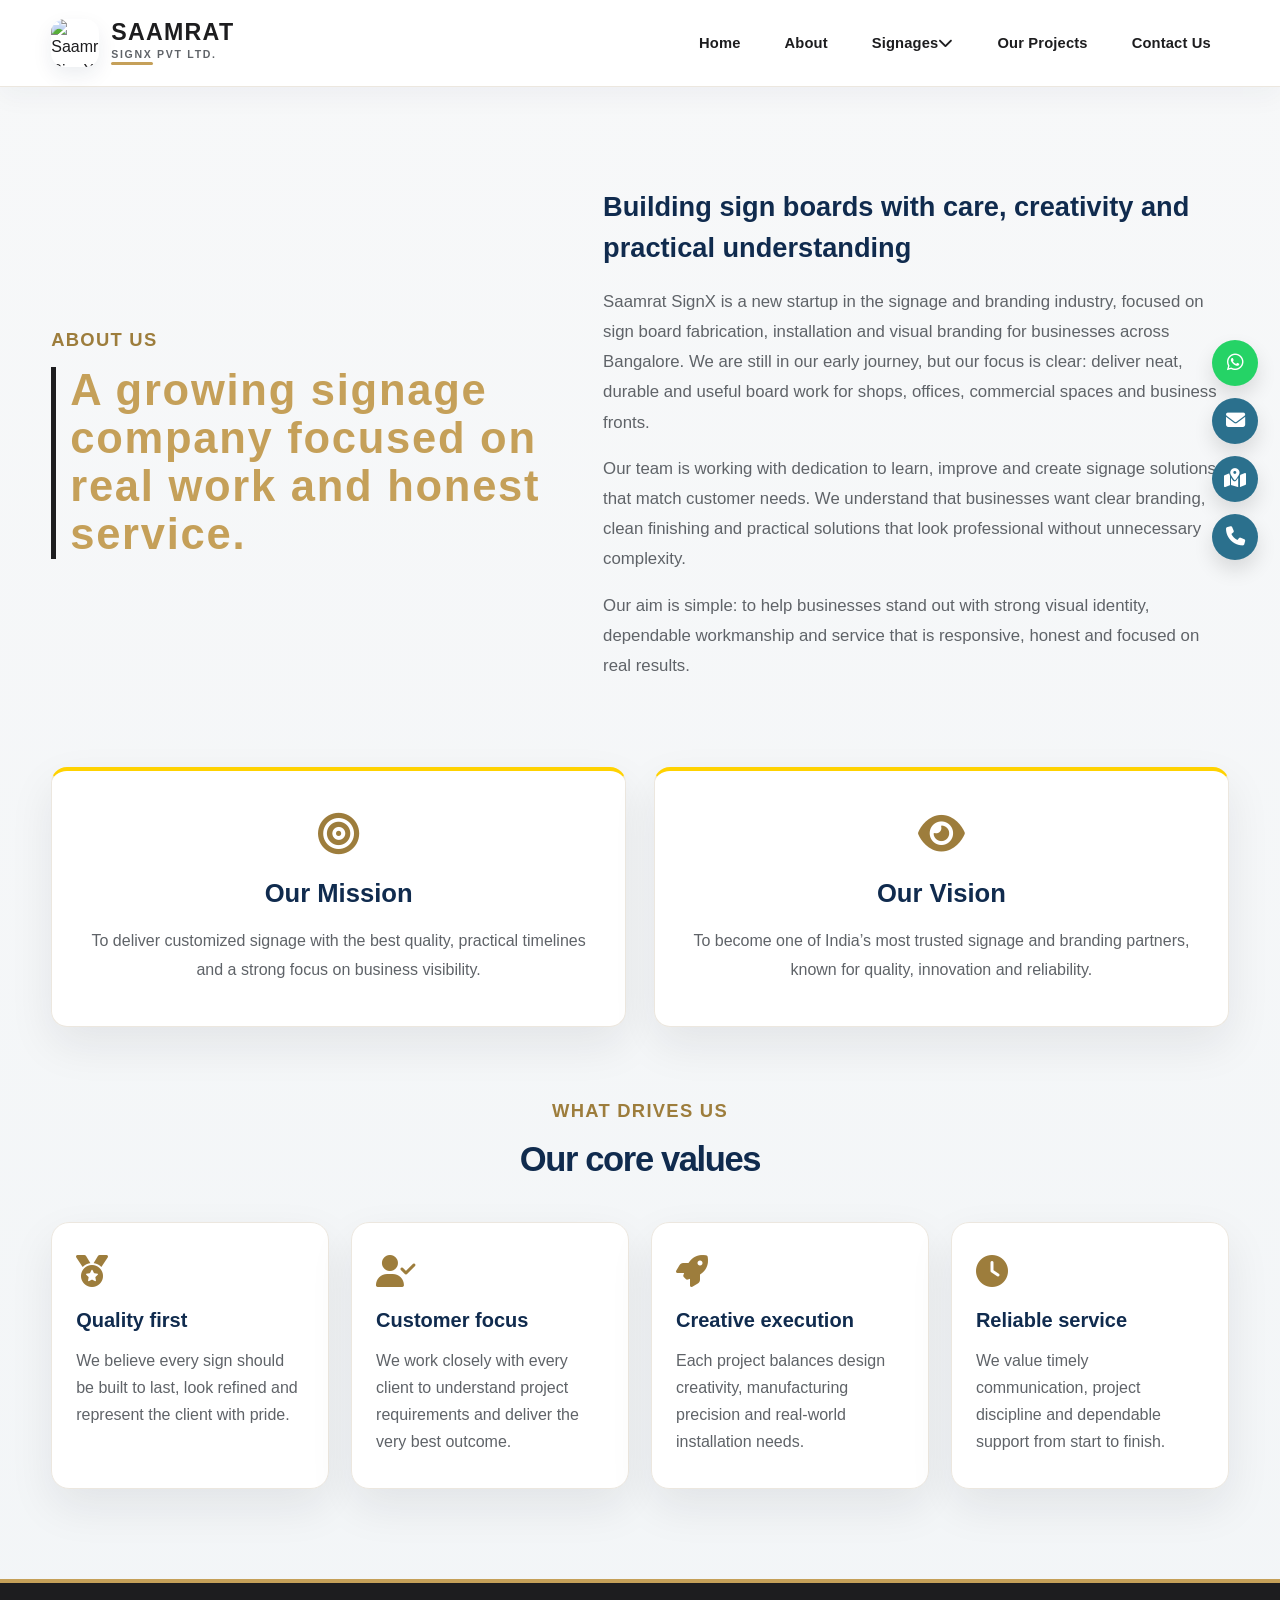
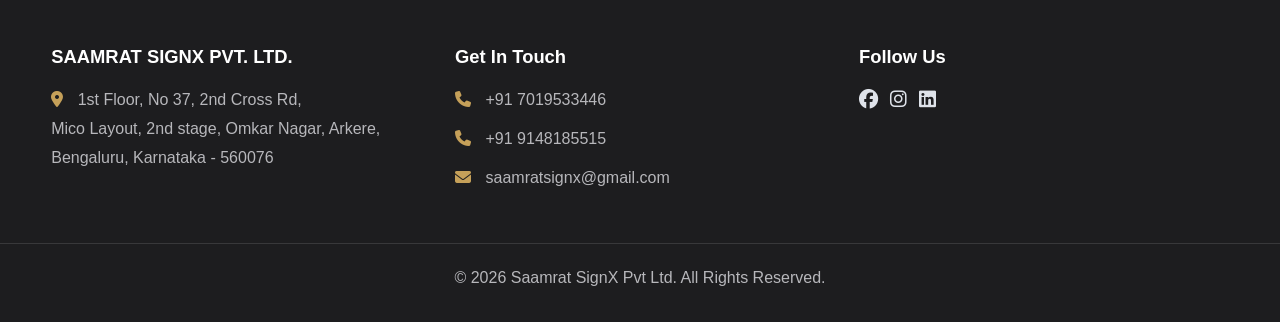
==== commit da2d8e9e: "version-3" ====
--- a/about.html
+++ b/about.html
@@ -5,7 +5,7 @@
     <meta name="viewport" content="width=device-width, initial-scale=1.0">
     <title>About Saamrat SignX | Signage Manufacturer in Bangalore</title>
     <meta name="description" content="Learn about Saamrat SignX, our design philosophy, manufacturing process and commitment to premium signage solutions in Bangalore.">
-    <link rel="stylesheet" href="style.css">
+    <link rel="stylesheet" href="style.css?v=20260923-2">
     <link rel="stylesheet" href="https://cdnjs.cloudflare.com/ajax/libs/font-awesome/6.4.0/css/all.min.css">
 </head>
 <body>
@@ -21,8 +21,11 @@
     <header>
         <div class="container nav-container">
             <div class="logo-area">
-                <img src="Images/logo.jpeg" alt="Saamrat SignX Logo" class="brand-logo">
-                <span class="brand-name">Saamrat SignX</span>
+                <img src="Images/logo_clear.jpg" alt="Saamrat SignX Logo" class="brand-logo">
+                <div class="brand-text">
+                    <span class="brand-name">SAAMRAT</span>
+                    <span class="brand-sub">SIGNX PVT LTD.</span>
+                </div>
             </div>
             <nav>
                 <ul class="nav-links">
@@ -154,6 +157,6 @@
         </div>
     </footer>
 
-    <script src="script.js"></script>
+    <script src="script.js?v=20260923-2"></script>
 </body>
 </html>
--- a/style.css
+++ b/style.css
@@ -72,12 +72,13 @@
 .watermark-bg {
     position: fixed;
     inset: 0;
-    background-image: url('Images/logo.jpeg');
+    background-image: url('Images/logo_clear.jpg');
     background-repeat: no-repeat;
     background-position: center center;
-    background-size: 68vmin auto;
-    filter: grayscale(1) brightness(0);
-    opacity: 0.045;
+    background-size: min(52vw, 760px) auto;
+    filter: grayscale(1) contrast(1.25);
+    mix-blend-mode: multiply;
+    opacity: 0.085;
     pointer-events: none;
     z-index: 0;
 }
@@ -143,16 +144,47 @@
 .brand-logo {
     width: 48px;
     height: 48px;
-    object-fit: cover;
+    object-fit: contain;
+    background: #fff;
     border-radius: 14px;
     box-shadow: 0 8px 20px rgba(16, 43, 78, 0.08);
 }
 
+.brand-text {
+    display: flex;
+    flex-direction: column;
+    line-height: 1;
+    position: relative;
+    padding-bottom: 5px;
+}
+
 .brand-name {
-    font-size: 1.35rem;
-    font-weight: 800;
+    display: block;
+    font-size: 1.45rem;
+    font-weight: 900;
     color: var(--dark-charcoal);
-    letter-spacing: 0.02em;
+    letter-spacing: 0.055em;
+}
+
+.brand-sub {
+    display: block;
+    margin-top: 5px;
+    font-size: 0.66rem;
+    font-weight: 700;
+    letter-spacing: 0.16em;
+    text-transform: uppercase;
+    color: var(--text-muted);
+}
+
+.brand-text::after {
+    content: "";
+    position: absolute;
+    left: 0;
+    bottom: 0;
+    width: 42px;
+    height: 3px;
+    background: var(--primary-gold);
+    border-radius: 2px;
 }
 
 .nav-links {
@@ -235,7 +267,7 @@
 .mega-column ul li a:hover { color: var(--brand-blue); }
 
 .hero-split-section {
-    padding: 90px 0 70px;
+    padding: 28px 0 42px;
     position: relative;
     z-index: 1;
     background: linear-gradient(135deg, rgba(255,255,255,0.96), rgba(240,245,250,0.96));
@@ -245,7 +277,7 @@
     display: grid;
     grid-template-columns: 1.1fr 0.9fr;
     gap: 38px;
-    align-items: center;
+    align-items: start;
 }
 
 .hero-left-content {
@@ -338,7 +370,7 @@
 
 .hero-image-wrapper {
     width: 100%;
-    height: 500px;
+    height: 390px;
     border-radius: 28px 120px 28px 120px;
     overflow: hidden;
     box-shadow: 0 30px 60px rgba(16, 43, 78, 0.18);
@@ -349,6 +381,177 @@
     width: 100%;
     height: 100%;
     object-fit: cover;
+}
+
+.project-filters {
+    display: flex;
+    flex-wrap: wrap;
+    justify-content: center;
+    gap: 10px;
+    margin: 0 auto 36px;
+}
+
+.filter-btn {
+    border: 1px solid rgba(27, 75, 147, 0.18);
+    background: #fff;
+    color: var(--brand-blue-2);
+    border-radius: 999px;
+    padding: 10px 16px;
+    font-size: 0.82rem;
+    font-weight: 700;
+    cursor: pointer;
+    transition: all 0.2s ease;
+}
+
+.filter-btn:hover,
+.filter-btn.active {
+    background: linear-gradient(135deg, var(--primary-gold), var(--dark-gold));
+    color: #fff;
+    border-color: transparent;
+    box-shadow: 0 12px 22px rgba(197,160,89,0.22);
+}
+
+.signages-section,
+.about-section,
+.why-section {
+    padding: 68px 0;
+}
+
+.signage-grid {
+    display: grid;
+    grid-template-columns: repeat(3, minmax(220px, 1fr));
+    gap: 12px;
+}
+
+.signage-card {
+    min-height: 150px;
+    border-radius: 18px;
+    background: linear-gradient(135deg, rgba(255,255,255,0.96), rgba(241,245,249,0.96));
+    border: 1px solid var(--border-color);
+    box-shadow: var(--shadow-soft);
+    display: flex;
+    align-items: center;
+    justify-content: center;
+    padding: 20px;
+    text-align: center;
+}
+
+.signage-card h3 {
+    color: var(--brand-blue-2);
+    font-size: clamp(1.1rem, 1.5vw, 1.4rem);
+    line-height: 1.4;
+}
+
+.about-grid {
+    display: grid;
+    grid-template-columns: 0.88fr 1.12fr;
+    gap: 20px;
+    align-items: center;
+}
+
+.about-title-block {
+    align-self: center;
+}
+
+.about-main-heading {
+    font-size: clamp(2.5rem, 4.3vw, 4.3rem);
+    line-height: 1.1;
+    color: var(--primary-gold);
+    border-left: 5px solid var(--dark-charcoal);
+    padding-left: 16px;
+}
+
+.about-copy h2 {
+    font-size: clamp(2rem, 3vw, 3.2rem);
+    line-height: 1.1;
+    color: var(--brand-blue-2);
+    margin-bottom: 18px;
+}
+
+.about-copy h3 {
+    color: var(--brand-blue-2);
+    font-size: clamp(1.4rem, 2.1vw, 2.1rem);
+    line-height: 1.35;
+    margin-bottom: 22px;
+    width: 100%;
+}
+
+.about-copy p {
+    color: var(--text-muted);
+    font-size: 1.1rem;
+    line-height: 1.8;
+    margin-bottom: 16px;
+    text-align: justify;
+}
+
+.why-grid {
+    display: grid;
+    grid-template-columns: repeat(4, minmax(220px, 1fr));
+    gap: 12px;
+}
+
+.why-card {
+    background: var(--pure-white);
+    border: 1px solid var(--border-color);
+    border-radius: 18px;
+    box-shadow: var(--shadow-soft);
+    padding: 28px 20px;
+    text-align: center;
+}
+
+.why-card i {
+    display: inline-flex;
+    width: 62px;
+    height: 62px;
+    border-radius: 50%;
+    align-items: center;
+    justify-content: center;
+    background: rgba(197, 160, 89, 0.12);
+    color: var(--dark-gold);
+    font-size: 1.5rem;
+    margin-bottom: 18px;
+}
+
+.why-card h3 {
+    color: var(--brand-blue-2);
+    font-size: 1.1rem;
+    line-height: 1.5;
+}
+
+.contact-card {
+    background: var(--pure-white);
+    border: 1px solid var(--border-color);
+    border-radius: 22px;
+    padding: 18px;
+    box-shadow: var(--shadow-soft);
+}
+
+.contact-map-box {
+    border-radius: 18px;
+    overflow: hidden;
+    border: 1px solid rgba(27, 75, 147, 0.08);
+}
+
+.contact-map-box img {
+    width: 100%;
+    height: 100%;
+    min-height: 330px;
+    object-fit: cover;
+}
+
+.contact-details p {
+    margin-bottom: 14px;
+    color: var(--text-muted);
+    line-height: 1.8;
+}
+
+.contact-details strong {
+    color: var(--brand-blue-2);
+}
+
+.contact-details i {
+    margin-right: 10px;
+    color: var(--dark-gold);
 }
 
 .trust-strip {
@@ -508,7 +711,16 @@
 .projects-grid {
     display: grid;
     grid-template-columns: repeat(auto-fit, minmax(300px, 1fr));
-    gap: 26px;
+    gap: 14px;
+}
+
+.projects-grid .project-item {
+    transition: transform 0.2s ease, box-shadow 0.2s ease;
+}
+
+.projects-grid .project-item:hover {
+    transform: translateY(-4px);
+    box-shadow: 0 26px 45px rgba(16, 43, 78, 0.12);
 }
 
 .project-item {
@@ -733,7 +945,13 @@
 }
 
 .product-hero {
-    padding: 90px 0 40px;
+    min-height: 560px;
+    padding: 72px 0;
+    position: relative;
+    background-image: linear-gradient(90deg, rgba(8, 23, 45, 0.78), rgba(8, 23, 45, 0.28)), var(--product-hero-image);
+    background-position: center;
+    background-size: cover;
+    background-repeat: no-repeat;
 }
 
 .product-hero-grid {
@@ -746,16 +964,24 @@
 .product-hero-copy h1 {
     font-size: clamp(2.2rem, 4vw, 3.6rem);
     margin-bottom: 14px;
-    color: var(--brand-blue-2);
+    color: #fff;
 }
 
 .product-hero-copy p {
-    color: var(--text-muted);
+    color: rgba(255, 255, 255, 0.92);
     font-size: 1.06rem;
     line-height: 1.8;
     margin-bottom: 26px;
 }
 
+.product-hero-copy .product-hero-lead {
+    color: #fff;
+    font-size: 1.2rem;
+    font-weight: 700;
+    line-height: 1.55;
+    margin-bottom: 14px;
+}
+
 .product-actions {
     display: flex;
     gap: 18px;
@@ -763,15 +989,144 @@
 }
 
 .product-hero-image img {
-    width: 100%;
-    height: 440px;
-    object-fit: cover;
-    border-radius: 28px;
-    box-shadow: var(--shadow-soft);
-}
+    display: none;
+}
+
+.product-hero-image {
+    position: relative;
+    min-height: 0;
+}
+
 
 .product-detail-section {
     padding: 20px 0 60px;
+}
+
+.product-introduction,
+.product-definition,
+.product-types {
+    padding: 42px 0;
+}
+
+.product-introduction {
+    background: rgba(255, 255, 255, 0.78);
+}
+
+.product-introduction .section-heading {
+    margin-bottom: 18px;
+}
+
+.product-introduction .eyebrow {
+    font-size: 1.05rem;
+    margin-bottom: 0;
+}
+
+.product-copy-narrow {
+    max-width: 1120px;
+}
+
+.product-introduction .section-heading h2 {
+    max-width: 1000px;
+    font-size: clamp(1.8rem, 3vw, 2.7rem);
+    font-weight: 500;
+    letter-spacing: 0;
+    line-height: 1.3;
+}
+
+.product-definition .section-heading h2,
+.product-types .section-heading h2 {
+    font-size: clamp(1.8rem, 3vw, 2.7rem);
+    font-weight: 500;
+    letter-spacing: 0;
+    line-height: 1.3;
+}
+
+.product-copy-narrow p,
+.product-definition p {
+    color: var(--text-muted);
+    font-size: 1.08rem;
+    line-height: 1.9;
+    margin-bottom: 20px;
+}
+
+.product-definition {
+    background: rgba(242, 245, 249, 0.82);
+}
+
+.product-definition-grid {
+    display: grid;
+    grid-template-columns: 1.1fr 0.9fr;
+    gap: 52px;
+    align-items: center;
+}
+
+.product-definition-grid img {
+    width: 100%;
+    height: 360px;
+    object-fit: cover;
+    border-radius: 24px;
+    box-shadow: var(--shadow-soft);
+}
+
+.product-types {
+    background: #e9eff6;
+}
+
+.product-types .section-heading p {
+    color: var(--text-muted);
+    font-size: 1.05rem;
+    margin-top: 14px;
+}
+
+.product-type-grid {
+    display: grid;
+    grid-template-columns: repeat(4, minmax(200px, 1fr));
+    gap: 14px;
+}
+
+.product-type-card {
+    min-height: 360px;
+    display: flex;
+    flex-direction: column;
+    background: #fff;
+    border-radius: 20px;
+    padding: 26px 14px 0;
+    border: 1px solid rgba(27, 75, 147, 0.08);
+    box-shadow: var(--shadow-soft);
+    overflow: hidden;
+}
+
+.product-type-card > span {
+    color: #61b7dc;
+    font-size: 4rem;
+    font-weight: 800;
+    line-height: 1;
+    margin-bottom: 20px;
+}
+
+.product-type-card h3 {
+    color: var(--brand-blue);
+    font-size: 1.55rem;
+    line-height: 1.35;
+    margin-bottom: 16px;
+}
+
+.product-type-card p {
+    color: var(--text-muted);
+    font-size: 1rem;
+    line-height: 1.75;
+    margin-bottom: 18px;
+}
+
+.product-type-card strong {
+    display: block;
+    margin-top: auto;
+    padding: 15px 14px;
+    margin-left: 0;
+    margin-right: 0;
+    background: #1f2b3f;
+    color: #fff;
+    font-size: 0.92rem;
 }
 
 .product-info-grid {
@@ -917,10 +1272,21 @@
 @media (max-width: 992px) {
     .hero-split-grid,
     .about-page-grid,
+    .about-grid,
     .contact-grid,
     .product-hero-grid,
-    .product-info-grid {
+    .product-info-grid,
+    .product-definition-grid {
         grid-template-columns: 1fr;
+    }
+
+    .product-hero {
+        min-height: 0;
+        padding: 56px 0;
+    }
+
+    .product-hero-image {
+        min-height: 0;
     }
 
     .hero-left-content,
@@ -929,6 +1295,9 @@
     }
 
     .feature-grid,
+    .signage-grid,
+    .why-grid,
+    .product-type-grid,
     .process-grid,
     .testimonial-grid,
     .vision-mission-box-grid,
@@ -956,6 +1325,9 @@
     }
 
     .feature-grid,
+    .signage-grid,
+    .why-grid,
+    .product-type-grid,
     .process-grid,
     .testimonial-grid,
     .vision-mission-box-grid,
@@ -980,7 +1352,8 @@
         height: 320px;
     }
 
-    .sticky-side-bar {
+
+    ./sticky-side-bar {
         right: 14px;
         top: auto;
         bottom: 18px;
@@ -990,4 +1363,215 @@
     .related-grid {
         grid-template-columns: 1fr;
     }
+}
+* =========================================
+   WHO WE SERVE
+========================================= */
+
+.who-we-power-section {
+    position: relative;
+    width: 100%;
+    padding: 75px 0 85px;
+
+    /* Transparent so the existing watermark can show */
+    background: transparent;
+
+    color: #061a35;
+    overflow: hidden;
+}
+
+.who-we-power-section .container {
+    position: relative;
+    z-index: 2;
+}
+
+
+/* =========================================
+   HEADING
+========================================= */
+
+.who-we-power-heading {
+    text-align: center;
+    max-width: 1150px;
+    margin: 0 auto 55px;
+}
+
+.who-we-power-heading h2 {
+    margin: 0 0 22px;
+    color: #061a35;
+    font-size: clamp(2.2rem, 3vw, 3rem);
+    line-height: 1.15;
+    font-weight: 800;
+}
+
+.who-we-power-heading p {
+    max-width: 1150px;
+    margin: 0 auto;
+    color: #4b5563;
+    font-size: 1.05rem;
+    line-height: 1.65;
+}
+
+
+/* =========================================
+   CARDS
+========================================= */
+
+.who-we-power-grid {
+    display: grid;
+    grid-template-columns: repeat(5, minmax(0, 1fr));
+    gap: 16px;
+}
+
+.who-we-power-card {
+    min-height: 290px;
+    padding: 28px 27px;
+
+    background: rgba(255, 255, 255, 0.94);
+
+    border: 1px solid #e5e7eb;
+    border-radius: 20px;
+    box-sizing: border-box;
+
+    box-shadow: 0 8px 25px rgba(0, 0, 0, 0.08);
+
+    transition:
+        transform 0.25s ease,
+        border-color 0.25s ease,
+        box-shadow 0.25s ease;
+}
+
+.who-we-power-card:hover {
+    transform: translateY(-5px);
+
+    border-color: #ff3b30;
+
+    box-shadow:
+        0 18px 35px rgba(0, 0, 0, 0.15);
+}
+
+
+/* =========================================
+   ICON
+========================================= */
+
+
+.who-we-power-card i { 
+    display: block; 
+    margin-bottom: 24px; 
+ 
+    color: #851d1d; 
+ 
+    font-size: 2.5rem; 
+    line-height: 1; 
+}
+/* =========================================
+   TITLE
+========================================= */
+
+.who-we-power-card h3 {
+    margin: 0 0 12px;
+
+    color: #061a35;
+
+    font-size: 1.2rem;
+    line-height: 1.35;
+    font-weight: 800;
+}
+
+
+/* =========================================
+   DESCRIPTION
+========================================= */
+
+.who-we-power-card p {
+    margin: 0;
+
+    color: #071b39;
+
+    font-size: 0.98rem;
+    line-height: 1.65;
+}
+
+
+/* =========================================
+   TABLET
+========================================= */
+
+@media (max-width: 1100px) {
+
+    .who-we-power-grid {
+        grid-template-columns: repeat(3, minmax(0, 1fr));
+    }
+
+}
+
+
+/* =========================================
+   SMALL TABLET
+========================================= */
+
+@media (max-width: 768px) {
+
+    .who-we-power-section {
+        padding: 65px 0;
+    }
+
+    .who-we-power-heading {
+        margin-bottom: 40px;
+    }
+
+    .who-we-power-heading h2 {
+        font-size: 2.2rem;
+    }
+
+    .who-we-power-heading p {
+        font-size: 1rem;
+    }
+
+    .who-we-power-grid {
+        grid-template-columns: repeat(2, minmax(0, 1fr));
+        gap: 14px;
+    }
+
+    .who-we-power-card {
+        min-height: 250px;
+        padding: 24px 20px;
+    }
+
+}
+
+
+/* =========================================
+   MOBILE
+========================================= */
+
+@media (max-width: 520px) {
+
+    .who-we-power-section {
+        padding: 55px 0;
+    }
+
+    .who-we-power-heading {
+        margin-bottom: 32px;
+    }
+
+    .who-we-power-heading h2 {
+        font-size: 2rem;
+    }
+
+    .who-we-power-heading p {
+        font-size: 0.95rem;
+        line-height: 1.55;
+    }
+
+    .who-we-power-grid {
+        grid-template-columns: 1fr;
+    }
+
+    .who-we-power-card {
+        min-height: auto;
+        padding: 25px 22px;
+    }
+
 }
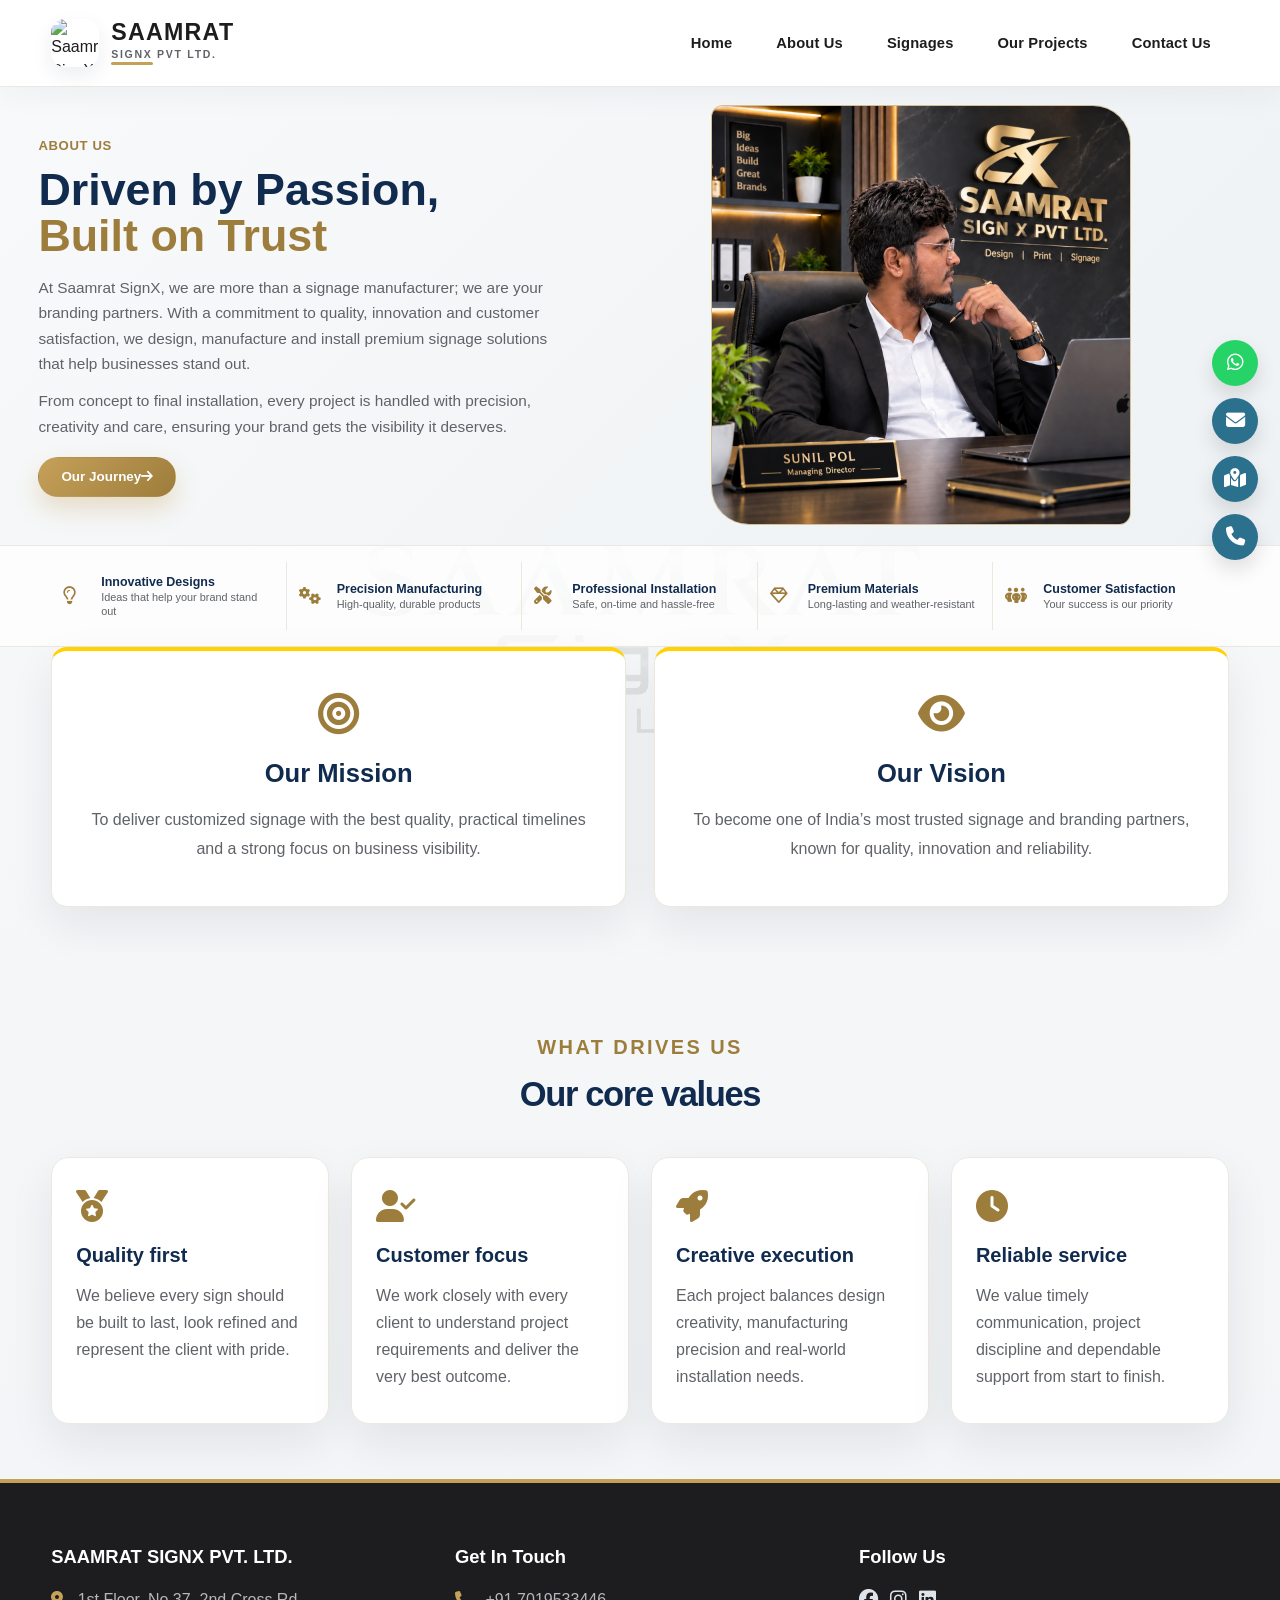
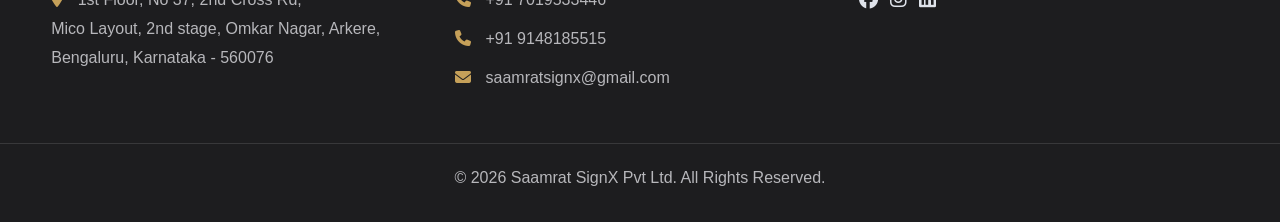
==== commit 34b3036f: "virsion 5" ====
--- a/about.html
+++ b/about.html
@@ -5,7 +5,7 @@
     <meta name="viewport" content="width=device-width, initial-scale=1.0">
     <title>About Saamrat SignX | Signage Manufacturer in Bangalore</title>
     <meta name="description" content="Learn about Saamrat SignX, our design philosophy, manufacturing process and commitment to premium signage solutions in Bangalore.">
-    <link rel="stylesheet" href="style.css?v=20260923-2">
+    <link rel="stylesheet" href="style.css?v=20260926-21">
     <link rel="stylesheet" href="https://cdnjs.cloudflare.com/ajax/libs/font-awesome/6.4.0/css/all.min.css">
 </head>
 <body>
@@ -30,9 +30,9 @@
             <nav>
                 <ul class="nav-links">
                     <li><a href="index.html#home">Home</a></li>
-                    <li><a href="about.html">About</a></li>
-                    <li class="mega-dropdown-root">
-                        <a href="index.html#services" class="drop-trigger">Signages <i class="fa-solid fa-chevron-down"></i></a>
+                    <li><a href="about.html" aria-current="page">About Us</a></li>
+                    <li>
+                        <a href="signages.html">Signages</a>
                         <div class="mega-menu-panel">
                             <div class="container mega-menu-grid">
                                 <div class="mega-column">
@@ -62,23 +62,32 @@
     </header>
 
     <main>
-        <section class="about-page-section">
-            <div class="container about-page-grid">
-                <div class="about-title-block">
-                    <span class="eyebrow">About us</span>
-                    <h1 class="about-main-heading">A growing signage company focused on real work and honest service.</h1>
+        <section class="about-profile-section">
+            <div class="container about-profile-grid">
+                <div class="about-profile-copy">
+                    <span class="eyebrow">About Us</span>
+                    <h1>Driven by Passion,<br><span>Built on Trust</span></h1>
+                    <p>At Saamrat SignX, we are more than a signage manufacturer; we are your branding partners. With a commitment to quality, innovation and customer satisfaction, we design, manufacture and install premium signage solutions that help businesses stand out.</p>
+                    <p>From concept to final installation, every project is handled with precision, creativity and care, ensuring your brand gets the visibility it deserves.</p>
+                    <a class="btn-primary" href="#our-vision-mission">Our Journey <i class="fa-solid fa-arrow-right" aria-hidden="true"></i></a>
                 </div>
-
-                <div class="about-content-block">
-                    <h3>Building sign boards with care, creativity and practical understanding</h3>
-                    <p>Saamrat SignX is a new startup in the signage and branding industry, focused on sign board fabrication, installation and visual branding for businesses across Bangalore. We are still in our early journey, but our focus is clear: deliver neat, durable and useful board work for shops, offices, commercial spaces and business fronts.</p>
-                    <p>Our team is working with dedication to learn, improve and create signage solutions that match customer needs. We understand that businesses want clear branding, clean finishing and practical solutions that look professional without unnecessary complexity.</p>
-                    <p>Our aim is simple: to help businesses stand out with strong visual identity, dependable workmanship and service that is responsive, honest and focused on real results.</p>
+                <div class="about-profile-image-wrap">
+                    <img src="images/Profile.png" alt="Saamrat SignX profile in a branded office">
                 </div>
             </div>
         </section>
 
-        <section class="vision-mission-box-section">
+        <section class="about-benefits-strip" aria-label="Why businesses choose Saamrat SignX">
+            <div class="container about-benefits-grid">
+                <div><i class="fa-regular fa-lightbulb" aria-hidden="true"></i><strong>Innovative Designs</strong><span>Ideas that help your brand stand out</span></div>
+                <div><i class="fa-solid fa-gears" aria-hidden="true"></i><strong>Precision Manufacturing</strong><span>High-quality, durable products</span></div>
+                <div><i class="fa-solid fa-screwdriver-wrench" aria-hidden="true"></i><strong>Professional Installation</strong><span>Safe, on-time and hassle-free</span></div>
+                <div><i class="fa-regular fa-gem" aria-hidden="true"></i><strong>Premium Materials</strong><span>Long-lasting and weather-resistant</span></div>
+                <div><i class="fa-solid fa-people-group" aria-hidden="true"></i><strong>Customer Satisfaction</strong><span>Your success is our priority</span></div>
+            </div>
+        </section>
+
+        <section id="our-vision-mission" class="vision-mission-box-section">
             <div class="container vision-mission-box-grid">
                 <div class="vm-custom-box">
                     <div class="vm-box-icon-wrap">
--- a/style.css
+++ b/style.css
@@ -12,6 +12,11 @@
     --shadow-soft: 0 18px 45px rgba(24, 28, 38, 0.08);
 }
 
+
+/* =========================================
+   RESET
+========================================= */
+
 * {
     margin: 0;
     padding: 0;
@@ -21,15 +26,26 @@
 }
 
 body {
-    background: linear-gradient(180deg, #f7f8f9 0%, #f2f5f7 100%);
+    background: linear-gradient(
+        180deg,
+        #f7f8f9 0%,
+        #f2f5f7 100%
+    );
+
     color: var(--dark-charcoal);
     line-height: 1.5;
     position: relative;
     overflow-x: hidden;
 }
 
-a { text-decoration: none; }
-img { display: block; max-width: 100%; }
+a {
+    text-decoration: none;
+}
+
+img {
+    display: block;
+    max-width: 100%;
+}
 
 .container {
     width: 92%;
@@ -37,7 +53,14 @@
     margin: 0 auto;
 }
 
-.text-center { text-align: center; }
+.text-center {
+    text-align: center;
+}
+
+
+/* =========================================
+   EYEBROW
+========================================= */
 
 .eyebrow {
     display: inline-block;
@@ -49,6 +72,11 @@
     margin-bottom: 18px;
 }
 
+
+/* =========================================
+   SECTION HEADINGS
+========================================= */
+
 .section-heading {
     margin-bottom: 42px;
 }
@@ -69,16 +97,25 @@
     text-align: left;
 }
 
+
+/* =========================================
+   WATERMARK
+========================================= */
+
 .watermark-bg {
     position: fixed;
     inset: 0;
-    background-image: url('Images/logo_clear.jpg');
+
+    background-image: url('images/logo_clear.jpg');
     background-repeat: no-repeat;
     background-position: center center;
     background-size: min(52vw, 760px) auto;
+
     filter: grayscale(1) contrast(1.25);
     mix-blend-mode: multiply;
+
     opacity: 0.085;
+
     pointer-events: none;
     z-index: 0;
 }
@@ -90,41 +127,71 @@
     z-index: 1;
 }
 
+
+/* =========================================
+   STICKY SIDE BAR
+========================================= */
+
 .sticky-side-bar {
     position: fixed;
     right: 22px;
     top: 50%;
     transform: translateY(-50%);
+
     display: flex;
     flex-direction: column;
     gap: 12px;
+
     z-index: 9999;
 }
 
 .side-icon {
     width: 46px;
     height: 46px;
+
     border-radius: 50%;
+
     background-color: #2b708d;
     color: var(--pure-white);
+
     display: flex;
     justify-content: center;
     align-items: center;
+
     font-size: 1.2rem;
+
     box-shadow: 0 10px 20px rgba(0, 0, 0, 0.12);
-    transition: transform 0.25s ease, background 0.25s ease;
-}
-
-.side-icon:hover { transform: translateY(-2px) scale(1.06); }
-.side-icon.whatsapp { background-color: #25D366; }
+
+    transition:
+        transform 0.25s ease,
+        background 0.25s ease;
+}
+
+.side-icon:hover {
+    transform: translateY(-2px) scale(1.06);
+}
+
+.side-icon.whatsapp {
+    background-color: #25D366;
+}
+
+
+/* =========================================
+   HEADER
+========================================= */
 
 header {
     position: sticky;
     top: 0;
+
     z-index: 2000;
+
     background: rgba(255, 255, 255, 0.94);
+
     backdrop-filter: blur(12px);
+
     border-bottom: 1px solid var(--border-color);
+
     box-shadow: 0 10px 25px rgba(16, 43, 78, 0.04);
 }
 
@@ -132,6 +199,7 @@
     display: flex;
     justify-content: space-between;
     align-items: center;
+
     height: 86px;
 }
 
@@ -144,77 +212,116 @@
 .brand-logo {
     width: 48px;
     height: 48px;
+
     object-fit: contain;
+
     background: #fff;
+
     border-radius: 14px;
+
     box-shadow: 0 8px 20px rgba(16, 43, 78, 0.08);
 }
 
 .brand-text {
     display: flex;
     flex-direction: column;
+
     line-height: 1;
+
     position: relative;
+
     padding-bottom: 5px;
 }
 
 .brand-name {
     display: block;
+
     font-size: 1.45rem;
     font-weight: 900;
+
     color: var(--dark-charcoal);
+
     letter-spacing: 0.055em;
 }
 
 .brand-sub {
     display: block;
+
     margin-top: 5px;
+
     font-size: 0.66rem;
     font-weight: 700;
+
     letter-spacing: 0.16em;
+
     text-transform: uppercase;
+
     color: var(--text-muted);
 }
 
 .brand-text::after {
     content: "";
+
     position: absolute;
+
     left: 0;
     bottom: 0;
+
     width: 42px;
     height: 3px;
+
     background: var(--primary-gold);
+
     border-radius: 2px;
 }
+
+
+/* =========================================
+   NAVIGATION
+========================================= */
 
 .nav-links {
     display: flex;
     align-items: center;
+
     list-style: none;
+
     gap: 8px;
 }
 
 .nav-links > li {
     position: relative;
+
     height: 80px;
+
     display: flex;
     align-items: center;
 }
 
 .nav-links > li > a {
     color: var(--dark-charcoal);
+
     font-weight: 700;
     font-size: 0.92rem;
+
     padding: 0 18px;
+
     display: flex;
     align-items: center;
+
     height: 100%;
+
     letter-spacing: 0.01em;
 }
 
 .nav-links > li > a:hover {
     color: var(--primary-gold);
 }
+
+
+/* =========================================
+   MEGA MENU
+========================================= */
 
 .mega-dropdown-root {
     position: relative;
@@ -224,60 +331,115 @@
 .mega-dropdown-root:focus-within .mega-menu-panel {
     opacity: 1;
     visibility: visible;
+
     transform: translate(-50%, 0);
+
     pointer-events: auto;
 }
 
 .mega-menu-panel {
+    display: none !important;
     position: absolute;
+
     top: 80px;
     left: 50%;
-    width: min(1200px, calc(100vw - 80px));
+
+    width: min(
+        1200px,
+        calc(100vw - 80px)
+    );
+
     background: #ffffff;
+
     border-bottom: 1px solid var(--border-color);
-    box-shadow: 0 22px 35px rgba(0,0,0,0.12);
+
+    box-shadow: 0 22px 35px rgba(0, 0, 0, 0.12);
+
     padding: 35px 0 40px;
+
     opacity: 0;
     visibility: hidden;
+
     transform: translate(-50%, 8px);
+
     transition: all 0.25s ease;
+
     pointer-events: none;
+
     z-index: 1000;
 }
 
 .mega-menu-grid {
     display: grid;
-    grid-template-columns: repeat(4, minmax(180px, 1fr));
+
+    grid-template-columns:
+        repeat(4, minmax(180px, 1fr));
+
     gap: 32px;
 }
 
 .mega-column h4 {
     font-size: 0.92rem;
+
     margin-bottom: 14px;
+
     color: var(--dark-charcoal);
+
     font-weight: 800;
 }
 
-.mega-column ul { list-style: none; }
-.mega-column ul li { margin-bottom: 10px; }
+.mega-column ul {
+    list-style: none;
+}
+
+.mega-column ul li {
+    margin-bottom: 10px;
+}
+
 .mega-column ul li a {
     color: var(--text-muted);
+
     font-size: 0.88rem;
 }
-.mega-column ul li a:hover { color: var(--brand-blue); }
+
+.mega-column ul li a:hover {
+    color: var(--brand-blue);
+}
+
+
+/* =========================================
+   HERO
+========================================= */
 
 .hero-split-section {
-    padding: 28px 0 42px;
+    padding: 18px 0 22px;
+
     position: relative;
     z-index: 1;
-    background: linear-gradient(135deg, rgba(255,255,255,0.96), rgba(240,245,250,0.96));
+
+    border-bottom: 1px solid var(--border-color);
+
+    background:
+        linear-gradient(
+            135deg,
+            rgba(255,255,255,0.96),
+            rgba(240,245,250,0.96)
+        );
 }
 
 .hero-split-grid {
     display: grid;
-    grid-template-columns: 1.1fr 0.9fr;
-    gap: 38px;
-    align-items: start;
+
+    grid-template-columns: 0.95fr 1.05fr;
+
+    gap: 34px;
+
+    align-items: center;
+}
+
+.container.hero-split-grid {
+    width: 94%;
+    max-width: 1500px;
 }
 
 .hero-left-content {
@@ -286,58 +448,199 @@
     align-items: flex-start;
 }
 
+.hero-split-section .eyebrow {
+    font-size: 0.82rem;
+    letter-spacing: 0.04rem;
+    margin-bottom: 10px;
+    color: var(--dark-gold);
+}
+
 .hero-main-title {
-    font-size: clamp(2.4rem, 3vw, 3.8rem);
+    font-size: clamp(2.2rem, 3.2vw, 3.35rem);
+
     line-height: 1.05;
+
     color: var(--brand-blue-2);
+
     font-weight: 900;
+
+    margin-bottom: 14px;
+
+    letter-spacing: 0;
+}
+
+.hero-main-title span {
+    color: var(--dark-gold);
+}
+
+.hero-description-text {
+    font-size: 0.98rem;
+
+    color: var(--text-muted);
+
+    max-width: 600px;
+
     margin-bottom: 18px;
-    letter-spacing: -0.04em;
-}
-
-.eyebrow {
-    font-size: 1.15rem;
-    letter-spacing: 0.08rem;
-    margin-bottom: 14px;
-}
-
-.hero-description-text {
-    font-size: 1.08rem;
-    color: var(--text-muted);
-    max-width: 620px;
-    margin-bottom: 28px;
 }
 
 .hero-action-buttons {
     display: flex;
+
     flex-wrap: wrap;
+
     gap: 14px;
-    margin-bottom: 32px;
+
+    margin-bottom: 22px;
+}
+
+.hero-action-buttons .btn-primary,
+.hero-action-buttons .btn-secondary {
+    min-height: 38px;
+    padding: 9px 20px;
+    font-size: 0.82rem;
+}
+
+.home-hero-metrics {
+    display: grid;
+    grid-template-columns: repeat(3, minmax(0, 1fr));
+    width: 100%;
+    max-width: 700px;
+}
+
+.home-hero-metric {
+    min-width: 0;
+    display: flex;
+    align-items: center;
+    gap: 10px;
+    padding: 8px 12px;
+    border-right: 1px solid var(--border-color);
+}
+
+.home-hero-metric:first-child {
+    padding-left: 0;
+}
+
+.home-hero-metric:last-child {
+    border-right: 0;
+}
+
+.home-hero-metric-icon {
+    flex: 0 0 38px;
+    width: 38px;
+    aspect-ratio: 1;
+    display: grid;
+    place-items: center;
+    border: 1px solid var(--primary-gold);
+    border-radius: 50%;
+    color: var(--dark-gold);
+}
+
+.home-hero-metric > span:last-child {
+    display: flex;
+    flex-direction: column;
+    min-width: 0;
+}
+
+.home-hero-metric strong {
+    color: var(--brand-blue-2);
+    font-size: 1.12rem;
+    line-height: 1.15;
+}
+
+.home-hero-metric small {
+    color: var(--text-muted);
+    font-size: 0.72rem;
+    line-height: 1.3;
+}
+
+.home-hero-trust strong {
+    font-size: 0.78rem;
+}
+
+.hero-stats {
+    display: grid;
+    grid-template-columns: 1fr 1fr;
+    gap: 18px;
+    width: 100%;
+    max-width: 620px;
+}
+
+.hero-stats .stat-card {
+    width: 100%;
+    min-height: 126px;
+    padding: 22px 16px;
+    border: 1px solid rgba(255, 255, 255, 0.55);
+    border-radius: 22px;
+    background: #031329;
+    display: flex;
+    flex-direction: column;
+    align-items: center;
+    justify-content: center;
+    text-align: center;
+}
+
+.hero-stats .stat-card strong {
+    color: #d71920;
+    font-size: 2.35rem;
+    line-height: 1;
+    font-weight: 800;
+}
+
+.hero-stats .stat-card span {
+    margin-top: 16px;
+    color: #ffffff;
+    font-size: 0.98rem;
+    font-weight: 700;
 }
 
 .btn-primary,
 .btn-secondary {
     display: inline-flex;
+
     align-items: center;
     justify-content: center;
+
     padding: 15px 28px;
+
     border-radius: 999px;
+
     font-weight: 700;
+
     border: 1px solid transparent;
-    transition: transform 0.2s ease, box-shadow 0.2s ease;
+
+    transition:
+        transform 0.2s ease,
+        box-shadow 0.2s ease;
+
     text-decoration: none;
 }
 
 .btn-primary {
-    background: linear-gradient(135deg, var(--primary-gold), var(--dark-gold));
+    background:
+        linear-gradient(
+            135deg,
+            var(--primary-gold),
+            var(--dark-gold)
+        );
+
     color: var(--pure-white);
-    box-shadow: 0 12px 25px rgba(197, 160, 89, 0.3);
+
+    box-shadow:
+        0 12px 25px rgba(
+            197,
+            160,
+            89,
+            0.3
+        );
 }
 
 .btn-secondary {
     background: transparent;
+
     color: var(--brand-blue-2);
-    border-color: rgba(27, 75, 147, 0.25);
+
+    border-color:
+        rgba(27, 75, 147, 0.25);
 }
 
 .btn-primary:hover,
@@ -346,238 +649,199 @@
 }
 
 .hero-stats {
-    display: flex;
-    flex-wrap: wrap;
-    gap: 26px;
-    padding-top: 12px;
+    display: grid;
+    grid-template-columns: 1fr 1fr;
+    gap: 18px;
+    padding-top: 0;
 }
 
 .hero-stats div {
     display: flex;
+
     flex-direction: column;
+
     gap: 6px;
 }
 
 .hero-stats strong {
     font-size: 1.65rem;
+
     color: var(--brand-blue-2);
 }
 
 .hero-stats span {
     color: var(--text-muted);
+
     font-size: 0.9rem;
+}
+
+.hero-stats .stat-card {
+    min-height: 50px;
+    padding: 10px 16px;
+    border-radius: 999px;
+    flex-direction: row;
+    gap: 8px;
+}
+
+.hero-stats .stat-card strong {
+    font-size: 1.1rem;
+}
+
+.hero-stats .stat-card span {
+    margin-top: 0;
+    font-size: 0.84rem;
+}
+
+.hero-stats .stat-primary {
+    border-color: transparent;
+    background: linear-gradient(135deg, var(--primary-gold), var(--dark-gold));
+}
+
+.hero-stats .stat-primary strong,
+.hero-stats .stat-primary span {
+    color: var(--pure-white);
+}
+
+.hero-stats .stat-secondary {
+    border-color: rgba(27, 75, 147, 0.25);
+    background: transparent;
+}
+
+.hero-stats .stat-secondary strong {
+    color: var(--brand-blue-2);
+}
+
+.hero-stats .stat-secondary span {
+    color: var(--text-muted);
 }
 
 .hero-image-wrapper {
     width: 100%;
-    height: 390px;
-    border-radius: 28px 120px 28px 120px;
+    height: 370px;
+
+    border-radius: 12px 42px 12px 42px;
+
     overflow: hidden;
-    box-shadow: 0 30px 60px rgba(16, 43, 78, 0.18);
-    border: 1px solid rgba(27, 75, 147, 0.08);
+
+    box-shadow:
+        0 30px 60px
+        rgba(16, 43, 78, 0.18);
+
+    border:
+        1px solid
+        rgba(27, 75, 147, 0.08);
 }
 
 .hero-image-wrapper img {
     width: 100%;
     height: 100%;
+
     object-fit: cover;
 }
 
-.project-filters {
+.home-benefits-strip {
+    padding: 18px 0;
+    border-bottom: 1px solid var(--border-color);
+    background: rgba(255, 255, 255, 0.72);
+}
+
+.home-benefits-inner {
+    display: grid;
+    grid-template-columns: 1.35fr repeat(8, minmax(0, 1fr));
+    align-items: center;
+}
+
+.home-benefits-inner h2 {
+    padding-right: 18px;
+    border-right: 1px solid var(--primary-gold);
+    color: var(--brand-blue-2);
+    font-size: 0.94rem;
+    line-height: 1.35;
+}
+
+.home-benefits-inner h2 span {
+    display: block;
+    color: var(--dark-gold);
+}
+
+.home-benefit {
+    min-width: 0;
+    min-height: 62px;
     display: flex;
-    flex-wrap: wrap;
-    justify-content: center;
-    gap: 10px;
-    margin: 0 auto 36px;
-}
-
-.filter-btn {
-    border: 1px solid rgba(27, 75, 147, 0.18);
-    background: #fff;
-    color: var(--brand-blue-2);
-    border-radius: 999px;
-    padding: 10px 16px;
-    font-size: 0.82rem;
-    font-weight: 700;
-    cursor: pointer;
-    transition: all 0.2s ease;
-}
-
-.filter-btn:hover,
-.filter-btn.active {
-    background: linear-gradient(135deg, var(--primary-gold), var(--dark-gold));
-    color: #fff;
-    border-color: transparent;
-    box-shadow: 0 12px 22px rgba(197,160,89,0.22);
-}
-
-.signages-section,
-.about-section,
-.why-section {
-    padding: 68px 0;
-}
-
-.signage-grid {
-    display: grid;
-    grid-template-columns: repeat(3, minmax(220px, 1fr));
-    gap: 12px;
-}
-
-.signage-card {
-    min-height: 150px;
-    border-radius: 18px;
-    background: linear-gradient(135deg, rgba(255,255,255,0.96), rgba(241,245,249,0.96));
-    border: 1px solid var(--border-color);
-    box-shadow: var(--shadow-soft);
-    display: flex;
+    flex-direction: column;
     align-items: center;
     justify-content: center;
-    padding: 20px;
+    gap: 7px;
+    padding: 4px 8px;
+    border-right: 1px solid var(--border-color);
+    color: var(--text-muted);
     text-align: center;
-}
-
-.signage-card h3 {
-    color: var(--brand-blue-2);
-    font-size: clamp(1.1rem, 1.5vw, 1.4rem);
-    line-height: 1.4;
-}
-
-.about-grid {
-    display: grid;
-    grid-template-columns: 0.88fr 1.12fr;
-    gap: 20px;
+    font-size: 0.68rem;
+    line-height: 1.25;
+}
+
+.home-benefit:last-child {
+    border-right: 0;
+}
+
+.home-benefit i {
+    color: var(--dark-gold);
+    font-size: 1rem;
+}
+
+
+/* =========================================
+   TRUST STRIP
+========================================= */
+
+.trust-strip {
+    background: #031329;
+
+    color: var(--pure-white);
+
+    padding: 34px 0;
+}
+
+.trust-strip-inner {
+    display: grid;
+
+    grid-template-columns: repeat(2, minmax(0, 1fr));
+
+    gap: 26px;
+
+    max-width: 1000px;
+}
+
+.trust-strip-inner .stat-card {
+    min-height: 145px;
+    padding: 24px;
+    border: 1px solid rgba(255, 255, 255, 0.55);
+    border-radius: 22px;
+    display: flex;
+    flex-direction: column;
+    justify-content: center;
     align-items: center;
-}
-
-.about-title-block {
-    align-self: center;
-}
-
-.about-main-heading {
-    font-size: clamp(2.5rem, 4.3vw, 4.3rem);
-    line-height: 1.1;
-    color: var(--primary-gold);
-    border-left: 5px solid var(--dark-charcoal);
-    padding-left: 16px;
-}
-
-.about-copy h2 {
-    font-size: clamp(2rem, 3vw, 3.2rem);
-    line-height: 1.1;
-    color: var(--brand-blue-2);
-    margin-bottom: 18px;
-}
-
-.about-copy h3 {
-    color: var(--brand-blue-2);
-    font-size: clamp(1.4rem, 2.1vw, 2.1rem);
-    line-height: 1.35;
-    margin-bottom: 22px;
-    width: 100%;
-}
-
-.about-copy p {
-    color: var(--text-muted);
-    font-size: 1.1rem;
-    line-height: 1.8;
-    margin-bottom: 16px;
-    text-align: justify;
-}
-
-.why-grid {
-    display: grid;
-    grid-template-columns: repeat(4, minmax(220px, 1fr));
-    gap: 12px;
-}
-
-.why-card {
-    background: var(--pure-white);
-    border: 1px solid var(--border-color);
-    border-radius: 18px;
-    box-shadow: var(--shadow-soft);
-    padding: 28px 20px;
     text-align: center;
 }
 
-.why-card i {
-    display: inline-flex;
-    width: 62px;
-    height: 62px;
-    border-radius: 50%;
-    align-items: center;
-    justify-content: center;
-    background: rgba(197, 160, 89, 0.12);
-    color: var(--dark-gold);
-    font-size: 1.5rem;
-    margin-bottom: 18px;
-}
-
-.why-card h3 {
-    color: var(--brand-blue-2);
-    font-size: 1.1rem;
-    line-height: 1.5;
-}
-
-.contact-card {
-    background: var(--pure-white);
-    border: 1px solid var(--border-color);
-    border-radius: 22px;
-    padding: 18px;
-    box-shadow: var(--shadow-soft);
-}
-
-.contact-map-box {
-    border-radius: 18px;
-    overflow: hidden;
-    border: 1px solid rgba(27, 75, 147, 0.08);
-}
-
-.contact-map-box img {
-    width: 100%;
-    height: 100%;
-    min-height: 330px;
-    object-fit: cover;
-}
-
-.contact-details p {
-    margin-bottom: 14px;
-    color: var(--text-muted);
-    line-height: 1.8;
-}
-
-.contact-details strong {
-    color: var(--brand-blue-2);
-}
-
-.contact-details i {
-    margin-right: 10px;
-    color: var(--dark-gold);
-}
-
-.trust-strip {
-    background: linear-gradient(135deg, #102b4e, #173d6d);
-    color: var(--pure-white);
-    padding: 22px 0;
-}
-
-.trust-strip-inner {
-    display: grid;
-    grid-template-columns: repeat(4, minmax(160px, 1fr));
-    gap: 18px;
+.trust-strip-inner .stat-card strong {
+    color: #d71920;
+    font-size: 2.5rem;
+    line-height: 1;
+    font-weight: 800;
+}
+
+.trust-strip-inner .stat-card span {
+    margin-top: 18px;
+    color: #ffffff;
+    font-size: 1.05rem;
     font-weight: 700;
-    text-transform: none;
-}
-
-.trust-strip-inner div {
-    display: flex;
-    align-items: center;
-    gap: 10px;
-    font-size: 0.92rem;
-}
-
-.trust-strip-inner i {
-    color: var(--screenshot-yellow);
-}
+}
+
+
+/* =========================================
+   COMMON SECTION SPACING
+========================================= */
 
 .services-section,
 .features-section,
@@ -592,313 +856,1188 @@
     background: #ffffff;
 }
 
+
+/* =========================================
+   ABOUT
+========================================= */
+
+.about-section {
+    padding: 48px 0 52px;
+    position: relative;
+    background: rgba(245, 245, 245, 0.4);
+}
+
+.about-grid {
+    display: grid;
+    grid-template-columns: minmax(0, 0.9fr) minmax(0, 1.1fr);
+    gap: 18px 32px;
+    align-items: start;
+}
+
+.about-title-block {
+    align-self: center;
+    position: relative;
+    margin-top: 10px;
+    padding-left: 20px;
+}
+
+.about-title-block::before {
+    content: "";
+    position: absolute;
+    left: 0;
+    top: 46px;
+    bottom: 16px;
+    width: 5px;
+    background: #0d1727;
+    border-radius: 2px;
+}
+
+.about-title-block .eyebrow {
+    display: block;
+    color: var(--primary-gold);
+    font-size: 1.15rem;
+    font-weight: 800;
+    letter-spacing: 0.06em;
+    text-transform: uppercase;
+    margin-bottom: 18px;
+}
+
+.about-section .about-main-heading {
+    font-size: clamp(2.2rem, 3.8vw, 5.8rem);
+    line-height: 0.78;
+    letter-spacing: -0.075em;
+    color: var(--primary-gold);
+    max-width: 620px;
+    font-weight: 700;
+    margin: 0;
+    display: flex;
+    flex-direction: column;
+    gap: 0.04em;
+}
+
+.about-section .about-main-heading span,
+.about-copy h3 span {
+    display: block;
+}
+
+.about-copy {
+    position: relative;
+    padding-top: 22px;
+    padding-right: 18px;
+}
+
+.about-copy h3 {
+    color: var(--brand-blue-2);
+    font-size: clamp(1.7rem, 2.2vw, 3rem);
+    line-height: 0.88;
+    margin-bottom: 18px;
+    width: 100%;
+    max-width: 960px;
+    font-weight: 700;
+    letter-spacing: -0.045em;
+    display: flex;
+    flex-direction: column;
+    gap: 0.05em;
+}
+
+.about-copy p {
+    color: var(--text-muted);
+    font-size: 17px;
+    line-height: 1.7;
+    margin-bottom: 12px;
+    text-align: left;
+    font-weight: 400;
+    max-width: 980px;
+}
+
+
+/* =========================================
+   WHO WE SERVE
+========================================= */
+
+.who-we-power-section {
+    position: relative;
+
+    width: 100%;
+
+    padding: 75px 0 85px;
+
+    background: transparent;
+
+    color: #061a35;
+
+    overflow: hidden;
+}
+
+.who-we-power-section .container {
+    position: relative;
+
+    z-index: 2;
+}
+
+.who-we-power-heading {
+    text-align: center;
+
+    max-width: 1150px;
+
+    margin:
+        0 auto 55px;
+}
+
+.who-we-power-heading h2 {
+    margin: 0 0 22px;
+
+    color: #061a35;
+
+    font-size:
+        clamp(
+            2.2rem,
+            3vw,
+            3rem
+        );
+
+    line-height: 1.15;
+
+    font-weight: 800;
+}
+
+.who-we-power-heading p {
+    max-width: 1150px;
+
+    margin: 0 auto;
+
+    color: #4b5563;
+
+    font-size: 1.05rem;
+
+    line-height: 1.65;
+}
+
+.who-we-power-grid {
+    display: grid;
+
+    grid-template-columns:
+        repeat(5, minmax(0, 1fr));
+
+    gap: 16px;
+}
+
+.who-we-power-card {
+    min-height: 290px;
+
+    padding: 28px 27px;
+
+    background:
+        rgba(255, 255, 255, 0.94);
+
+    border:
+        1px solid
+        #e5e7eb;
+
+    border-radius: 20px;
+
+    box-sizing: border-box;
+
+    box-shadow:
+        0 8px 25px
+        rgba(0, 0, 0, 0.08);
+
+    transition:
+        transform 0.25s ease,
+        border-color 0.25s ease,
+        box-shadow 0.25s ease;
+}
+
+.who-we-power-card:hover {
+    transform: translateY(-5px);
+
+    border-color: #ff3b30;
+
+    box-shadow:
+        0 18px 35px
+        rgba(0, 0, 0, 0.15);
+}
+
+.who-we-power-card i {
+    display: block;
+
+    margin-bottom: 24px;
+
+    color: #851d1d;
+
+    font-size: 2.5rem;
+
+    line-height: 1;
+}
+
+.who-we-power-card h3 {
+    margin: 0 0 12px;
+
+    color: #061a35;
+
+    font-size: 1.2rem;
+
+    line-height: 1.35;
+
+    font-weight: 800;
+}
+
+.who-we-power-card p {
+    margin: 0;
+
+    color: #071b39;
+
+    font-size: 0.98rem;
+
+    line-height: 1.65;
+}
+
+
+/* =========================================
+   PROJECT FILTERS
+========================================= */
+
+.project-filters {
+    display: flex;
+
+    flex-wrap: wrap;
+
+    justify-content: center;
+
+    gap: 10px;
+
+    margin:
+        0 auto 36px;
+}
+
+.filter-btn {
+    border:
+        1px solid
+        rgba(27, 75, 147, 0.18);
+
+    background: #fff;
+
+    color: var(--brand-blue-2);
+
+    border-radius: 999px;
+
+    padding: 10px 16px;
+
+    font-size: 0.82rem;
+
+    font-weight: 700;
+
+    cursor: pointer;
+
+    transition: all 0.2s ease;
+}
+
+.filter-btn:hover,
+.filter-btn.active {
+    background:
+        linear-gradient(
+            135deg,
+            var(--primary-gold),
+            var(--dark-gold)
+        );
+
+    color: #fff;
+
+    border-color: transparent;
+
+    box-shadow:
+        0 12px 22px
+        rgba(197,160,89,0.22);
+}
+
+
+/* =========================================
+   PROJECTS
+   4 COLUMNS
+   12 PROJECTS INITIAL DISPLAY
+========================================= */
+
+.projects-grid {
+    display: grid;
+
+    grid-template-columns:
+        repeat(4, minmax(0, 1fr));
+
+    gap: 20px;
+}
+
+.project-item {
+    background: var(--pure-white);
+
+    border:
+        1px solid
+        var(--border-color);
+
+    border-radius: 12px;
+
+    overflow: hidden;
+
+    box-shadow: var(--shadow-soft);
+
+    transition:
+        transform 0.2s ease,
+        box-shadow 0.2s ease;
+}
+
+.project-item:hover {
+    transform: translateY(-3px);
+
+    box-shadow:
+        0 18px 35px
+        rgba(16, 43, 78, 0.12);
+}
+
+
+/* =========================================
+   PROJECT IMAGE
+========================================= */
+
+.project-image {
+    width: 100%;
+
+    height: 220px;
+
+    overflow: hidden;
+
+    background: #f2f2f2;
+}
+
+.project-image img {
+    width: 100%;
+
+    height: 100%;
+
+    display: block;
+
+    object-fit: cover;
+
+    object-position: center;
+
+    transition:
+        transform 0.3s ease;
+}
+
+.project-item:hover
+.project-image img {
+    transform: scale(1.04);
+}
+
+
+/* =========================================
+   PROJECT META
+========================================= */
+
+.project-meta {
+    padding: 15px 14px;
+
+    min-height: 70px;
+
+    display: flex;
+
+    align-items: center;
+
+    justify-content: center;
+
+    text-align: center;
+}
+
+.project-meta h3 {
+    font-size: 1rem;
+
+    line-height: 1.4;
+
+    color: var(--dark-charcoal);
+}
+
+
+/* =========================================
+   LOAD MORE
+========================================= */
+
+.load-more-wrapper {
+    display: flex;
+
+    justify-content: center;
+
+    margin-top: 40px;
+}
+
+.load-more-btn {
+    display: inline-flex;
+
+    align-items: center;
+
+    justify-content: center;
+
+    gap: 10px;
+
+    padding: 14px 32px;
+
+    background: #ffffff;
+
+    color: #ef2b2d;
+
+    border:
+        2px solid
+        #ef2b2d;
+
+    border-radius: 10px;
+
+    font-size: 1rem;
+
+    font-weight: 700;
+
+    cursor: pointer;
+
+    transition: all 0.2s ease;
+}
+
+.load-more-btn:hover {
+    background: #ef2b2d;
+
+    color: #ffffff;
+}
+
+
+/* =========================================
+   FEATURE GRID
+========================================= */
+
+.feature-grid {
+    display: grid;
+
+    grid-template-columns:
+        repeat(4, minmax(220px, 1fr));
+
+    gap: 22px;
+}
+
+.feature-box {
+    background: var(--pure-white);
+
+    padding: 32px 24px;
+
+    border:
+        1px solid
+        var(--border-color);
+
+    border-radius: 18px;
+
+    box-shadow: var(--shadow-soft);
+
+    transition:
+        transform 0.22s ease,
+        box-shadow 0.22s ease;
+}
+
+.feature-box:hover {
+    transform: translateY(-4px);
+
+    box-shadow:
+        0 22px 40px
+        rgba(16, 43, 78, 0.12);
+}
+
+.feature-box i {
+    font-size: 2rem;
+
+    color: var(--dark-gold);
+
+    margin-bottom: 18px;
+}
+
+.feature-box h3 {
+    margin-bottom: 12px;
+
+    font-size: 1.25rem;
+
+    color: var(--brand-blue-2);
+}
+
+.feature-box p {
+    color: var(--text-muted);
+
+    line-height: 1.7;
+}
+
+
+/* =========================================
+   PROCESS
+========================================= */
+
+.process-grid {
+    display: grid;
+
+    grid-template-columns:
+        repeat(4, minmax(200px, 1fr));
+
+    gap: 20px;
+}
+
+.process-step {
+    background: var(--pure-white);
+
+    padding: 30px 20px;
+
+    border:
+        1px solid
+        var(--border-color);
+
+    border-top:
+        4px solid
+        var(--screenshot-yellow);
+
+    border-radius: 16px;
+
+    box-shadow: var(--shadow-soft);
+}
+
+.process-step span {
+    display: inline-block;
+
+    font-size: 0.82rem;
+
+    font-weight: 800;
+
+    color: var(--dark-gold);
+
+    margin-bottom: 12px;
+}
+
+.process-step h3 {
+    color: var(--brand-blue-2);
+
+    margin-bottom: 12px;
+
+    font-size: 1.3rem;
+}
+
+.process-step p {
+    color: var(--text-muted);
+
+    line-height: 1.7;
+}
+
+
+/* =========================================
+   OLD / SHARED SIGNAGE STYLES
+========================================= */
+
+.signages-section,
+.why-section {
+    padding: 68px 0;
+}
+
+.signage-grid {
+    display: grid;
+
+    grid-template-columns:
+        repeat(3, minmax(220px, 1fr));
+
+    gap: 12px;
+}
+
+.signage-card {
+    min-height: 150px;
+
+    border-radius: 18px;
+
+    background:
+        linear-gradient(
+            135deg,
+            rgba(255,255,255,0.96),
+            rgba(241,245,249,0.96)
+        );
+
+    border:
+        1px solid
+        var(--border-color);
+
+    box-shadow: var(--shadow-soft);
+
+    display: flex;
+
+    align-items: center;
+    justify-content: center;
+
+    padding: 20px;
+
+    text-align: center;
+}
+
+.signage-card h3 {
+    color: var(--brand-blue-2);
+
+    font-size:
+        clamp(
+            1.1rem,
+            1.5vw,
+            1.4rem
+        );
+
+    line-height: 1.4;
+}
+
+.why-grid {
+    display: grid;
+
+    grid-template-columns:
+        repeat(4, minmax(220px, 1fr));
+
+    gap: 12px;
+}
+
+.why-card {
+    background: var(--pure-white);
+
+    border:
+        1px solid
+        var(--border-color);
+
+    border-radius: 18px;
+
+    box-shadow: var(--shadow-soft);
+
+    padding: 28px 20px;
+
+    text-align: center;
+}
+
+.why-card i {
+    display: inline-flex;
+
+    width: 62px;
+    height: 62px;
+
+    border-radius: 50%;
+
+    align-items: center;
+    justify-content: center;
+
+    background:
+        rgba(197, 160, 89, 0.12);
+
+    color: var(--dark-gold);
+
+    font-size: 1.5rem;
+
+    margin-bottom: 18px;
+}
+
+.why-card h3 {
+    color: var(--brand-blue-2);
+
+    font-size: 1.1rem;
+
+    line-height: 1.5;
+}
+
+
+/* =========================================
+   GALLERY
+========================================= */
+
 .image-gallery-grid {
     display: grid;
-    grid-template-columns: repeat(auto-fit, minmax(280px, 1fr));
+
+    grid-template-columns:
+        repeat(
+            auto-fit,
+            minmax(280px, 1fr)
+        );
+
     gap: 26px;
 }
 
 .gallery-card {
     position: relative;
+
     overflow: hidden;
+
     border-radius: 14px;
-    border: 1px solid var(--border-color);
+
+    border:
+        1px solid
+        var(--border-color);
+
     height: 255px;
+
     background: #ddd;
+
     box-shadow: var(--shadow-soft);
 }
 
 .gallery-card img {
     width: 100%;
+
     height: 100%;
+
     object-fit: cover;
-    transition: transform 0.3s ease;
-}
-
-.gallery-card:hover img { transform: scale(1.05); }
+
+    transition:
+        transform 0.3s ease;
+}
+
+.gallery-card:hover img {
+    transform: scale(1.05);
+}
 
 .card-overlay {
     position: absolute;
+
     inset: 0;
+
     display: flex;
+
     align-items: center;
     justify-content: center;
-    background: rgba(17, 24, 39, 0.7);
+
+    background:
+        rgba(17, 24, 39, 0.7);
+
     opacity: 0;
-    transition: opacity 0.25s ease;
-}
-
-.gallery-card:hover .card-overlay { opacity: 1; }
+
+    transition:
+        opacity 0.25s ease;
+}
+
+.gallery-card:hover .card-overlay {
+    opacity: 1;
+}
 
 .card-overlay h3 {
     color: var(--pure-white);
+
     font-size: 1.2rem;
+
     text-align: center;
+
     padding: 0 20px;
 }
 
-.feature-grid {
-    display: grid;
-    grid-template-columns: repeat(4, minmax(220px, 1fr));
-    gap: 22px;
-}
-
-.feature-box {
-    background: var(--pure-white);
-    padding: 32px 24px;
-    border-radius: 18px;
-    border: 1px solid var(--border-color);
-    box-shadow: var(--shadow-soft);
-    transition: transform 0.22s ease, box-shadow 0.22s ease;
-}
-
-.feature-box:hover {
-    transform: translateY(-4px);
-    box-shadow: 0 22px 40px rgba(16, 43, 78, 0.12);
-}
-
-.feature-box i {
-    font-size: 2rem;
-    color: var(--dark-gold);
-    margin-bottom: 18px;
-}
-
-.feature-box h3 {
-    margin-bottom: 12px;
-    font-size: 1.25rem;
-    color: var(--brand-blue-2);
-}
-
-.feature-box p {
-    color: var(--text-muted);
-    line-height: 1.7;
-}
-
-.process-grid {
-    display: grid;
-    grid-template-columns: repeat(4, minmax(200px, 1fr));
-    gap: 20px;
-}
-
-.process-step {
-    background: var(--pure-white);
-    padding: 30px 20px;
-    border: 1px solid var(--border-color);
-    border-top: 4px solid var(--screenshot-yellow);
-    border-radius: 16px;
-    box-shadow: var(--shadow-soft);
-}
-
-.process-step span {
-    display: inline-block;
-    font-size: 0.82rem;
-    font-weight: 800;
-    color: var(--dark-gold);
-    margin-bottom: 12px;
-}
-
-.process-step h3 {
-    color: var(--brand-blue-2);
-    margin-bottom: 12px;
-    font-size: 1.3rem;
-}
-
-.process-step p {
-    color: var(--text-muted);
-    line-height: 1.7;
-}
-
-.projects-grid {
-    display: grid;
-    grid-template-columns: repeat(auto-fit, minmax(300px, 1fr));
-    gap: 14px;
-}
-
-.projects-grid .project-item {
-    transition: transform 0.2s ease, box-shadow 0.2s ease;
-}
-
-.projects-grid .project-item:hover {
-    transform: translateY(-4px);
-    box-shadow: 0 26px 45px rgba(16, 43, 78, 0.12);
-}
-
-.project-item {
-    background: var(--pure-white);
-    border: 1px solid var(--border-color);
-    border-radius: 14px;
-    overflow: hidden;
-    box-shadow: var(--shadow-soft);
-}
-
-.project-item img {
-    width: 100%;
-    height: 260px;
-    object-fit: cover;
-}
-
-.project-meta {
-    padding: 22px 18px;
-}
-
-.project-meta h4 {
-    color: var(--brand-blue-2);
-    font-size: 1.2rem;
-    margin-bottom: 8px;
-}
-
-.project-meta p {
-    color: var(--text-muted);
-}
+
+/* =========================================
+   TESTIMONIALS
+========================================= */
 
 .testimonial-section {
     background: #ffffff;
-    border-top: 1px solid var(--border-color);
-    border-bottom: 1px solid var(--border-color);
+
+    border-top:
+        1px solid
+        var(--border-color);
+
+    border-bottom:
+        1px solid
+        var(--border-color);
 }
 
 .testimonial-grid {
     display: grid;
-    grid-template-columns: repeat(3, minmax(240px, 1fr));
+
+    grid-template-columns:
+        repeat(3, minmax(240px, 1fr));
+
     gap: 22px;
 }
 
 .testimonial-card {
     background: var(--soft-white);
-    border: 1px solid var(--border-color);
+
+    border:
+        1px solid
+        var(--border-color);
+
     border-radius: 16px;
+
     padding: 28px 22px;
+
     box-shadow: var(--shadow-soft);
 }
 
 .testimonial-card p {
     color: var(--text-muted);
+
     line-height: 1.75;
+
     margin-bottom: 18px;
 }
 
 .testimonial-card h4 {
     color: var(--brand-blue-2);
+
     font-size: 1rem;
 }
 
+
+/* =========================================
+   CONTACT
+========================================= */
+
 .contact-section {
-    background: linear-gradient(180deg, rgba(255,255,255,0.7), rgba(248,248,245,1));
+    background:
+        linear-gradient(
+            180deg,
+            rgba(255,255,255,0.7),
+            rgba(248,248,245,1)
+        );
 }
 
 .contact-grid {
     display: grid;
-    grid-template-columns: 0.9fr 1.1fr;
+
+    grid-template-columns:
+        0.9fr 1.1fr;
+
     gap: 30px;
+
     align-items: center;
 }
 
 .contact-copy h2 {
-    font-size: clamp(2rem, 3vw, 2.8rem);
+    font-size:
+        clamp(
+            2rem,
+            3vw,
+            2.8rem
+        );
+
     line-height: 1.2;
+
     color: var(--brand-blue-2);
+
     margin-bottom: 16px;
 }
 
 .contact-copy p {
     color: var(--text-muted);
+
     line-height: 1.7;
+
     margin-bottom: 24px;
 }
 
 .contact-info-list {
     display: grid;
+
     gap: 14px;
+
     color: var(--dark-charcoal);
+
     font-weight: 600;
 }
 
 .contact-info-list div {
     display: flex;
+
     align-items: flex-start;
+
     gap: 10px;
 }
 
 .contact-info-list i {
     color: var(--dark-gold);
+
     margin-top: 3px;
 }
 
 .contact-form {
     background: var(--pure-white);
-    border: 1px solid var(--border-color);
+
+    border:
+        1px solid
+        var(--border-color);
+
     border-radius: 18px;
+
     padding: 26px;
+
     box-shadow: var(--shadow-soft);
 }
 
 .form-row {
     display: grid;
+
     grid-template-columns: 1fr 1fr;
+
     gap: 14px;
 }
 
 .contact-form input,
 .contact-form textarea {
     width: 100%;
+
     padding: 14px 16px;
+
     border-radius: 12px;
-    border: 1px solid #ddd;
+
+    border:
+        1px solid
+        #ddd;
+
     background: #fbfbfa;
+
     margin-bottom: 14px;
+
     font-size: 0.96rem;
 }
 
 .contact-form textarea {
     resize: vertical;
+
     min-height: 130px;
 }
 
 .submit-btn {
     border: none;
+
     cursor: pointer;
+
     width: 100%;
 }
 
 .form-status {
     margin-top: 12px;
+
     color: #1b7f5a;
+
     min-height: 20px;
+
     font-weight: 600;
 }
 
-.about-page-section {
-    padding: 100px 0 70px;
-}
-
-.about-page-grid {
+
+/* =========================================
+   CONTACT CARD / MAP
+========================================= */
+
+.contact-card {
+    background: var(--pure-white);
+
+    border:
+        1px solid
+        var(--border-color);
+
+    border-radius: 22px;
+
+    padding: 18px;
+
+    box-shadow: var(--shadow-soft);
+}
+
+.contact-map-box {
+    border-radius: 18px;
+
+    overflow: hidden;
+
+    border:
+        1px solid
+        rgba(27, 75, 147, 0.08);
+}
+
+.contact-map-box img {
+    width: 100%;
+
+    height: 100%;
+
+    min-height: 330px;
+
+    object-fit: cover;
+}
+
+.contact-details p {
+    margin-bottom: 14px;
+
+    color: var(--text-muted);
+
+    line-height: 1.8;
+}
+
+.contact-details strong {
+    color: var(--brand-blue-2);
+}
+
+.contact-details i {
+    margin-right: 10px;
+
+    color: var(--dark-gold);
+}
+
+
+/* =========================================
+   ABOUT PAGE
+========================================= */
+
+.about-page-section{
+    padding:80px 0;
+}
+
+.about-page-grid{
+    display:grid;
+    grid-template-columns:42% 58%;
+    gap:70px;
+    align-items:center;
+}
+
+.about-title-block{
+    display:flex;
+    flex-direction:column;
+    justify-content:center;
+}
+
+.about-page-section .eyebrow{
+    font-size:1.3rem;
+    font-weight:800;
+    letter-spacing:3px;
+    color:var(--dark-gold);
+    margin-bottom:25px;
+}
+
+.about-page-section .about-main-heading{
+    font-size:4rem;
+    line-height:1.08;
+    color:var(--primary-gold);
+    font-weight:800;
+    border-left:6px solid #222;
+    padding-left:20px;
+}
+
+.about-content-block h3{
+    font-size:2.4rem;
+    color:var(--brand-blue-2);
+    margin-bottom:25px;
+    line-height:1.25;
+}
+
+.about-content-block p{
+    font-size:1.1rem;
+    color:var(--text-muted);
+    line-height:1.9;
+    margin-bottom:18px;
+}
+
+.about-profile-section {
+    padding: 18px 0 20px;
+    border-bottom: 1px solid var(--border-color);
+    background: linear-gradient(135deg, #f8f9fa, #eef2f4);
+}
+
+.about-profile-grid {
+    width: 94%;
+    max-width: 1500px;
+    margin: 0 auto;
     display: grid;
     grid-template-columns: 0.9fr 1.1fr;
-    gap: 40px;
-    align-items: flex-start;
-}
-
-.about-main-heading {
-    font-size: clamp(2.4rem, 3.4vw, 4rem);
-    line-height: 1.1;
-    color: var(--primary-gold);
-    letter-spacing: 0.04em;
-    border-left: 5px solid var(--dark-charcoal);
-    padding-left: 14px;
-}
-
-.about-content-block h3 {
-    font-size: 1.7rem;
-    margin-bottom: 18px;
+    align-items: center;
+    gap: 38px;
+}
+
+.about-profile-copy .eyebrow {
+    margin-bottom: 10px;
+    color: var(--dark-gold);
+    font-size: 0.82rem;
+    font-weight: 800;
+    letter-spacing: 0.04rem;
+    text-transform: uppercase;
+}
+
+.about-profile-copy h1 {
+    margin-bottom: 16px;
     color: var(--brand-blue-2);
-}
-
-.about-content-block p {
-    margin-bottom: 16px;
+    font-size: clamp(2.25rem, 3.5vw, 3.5rem);
+    font-weight: 900;
+    line-height: 1.04;
+}
+
+.about-profile-copy h1 span {
+    color: var(--dark-gold);
+}
+
+.about-profile-copy p {
+    max-width: 600px;
+    margin-bottom: 12px;
     color: var(--text-muted);
-    line-height: 1.8;
-    font-size: 1.05rem;
-}
+    font-size: 0.96rem;
+    line-height: 1.65;
+}
+
+.about-profile-copy .btn-primary {
+    min-height: 38px;
+    margin-top: 6px;
+    padding: 9px 22px;
+    font-size: 0.84rem;
+}
+
+.about-profile-image-wrap {
+    width: min(100%, 420px);
+    aspect-ratio: 1;
+    height: auto;
+    justify-self: center;
+    overflow: hidden;
+    border: 1px solid rgba(197, 160, 89, 0.55);
+    border-radius: 12px 38px 12px 38px;
+    background: #e6e8e7;
+}
+
+.about-profile-image-wrap img {
+    width: 100%;
+    height: 100%;
+    object-fit: contain;
+}
+
+.about-benefits-strip {
+    padding: 16px 0;
+    border-bottom: 1px solid var(--border-color);
+    background: rgba(255, 255, 255, 0.76);
+}
+
+.about-benefits-grid {
+    display: grid;
+    grid-template-columns: repeat(5, minmax(0, 1fr));
+}
+
+.about-benefits-grid > div {
+    min-width: 0;
+    min-height: 68px;
+    display: grid;
+    grid-template-columns: 28px 1fr;
+    grid-template-rows: auto auto;
+    align-content: center;
+    column-gap: 10px;
+    padding: 8px 12px;
+    border-right: 1px solid var(--border-color);
+}
+
+.about-benefits-grid > div:last-child {
+    border-right: 0;
+}
+
+.about-benefits-grid i {
+    grid-row: 1 / span 2;
+    align-self: center;
+    color: var(--dark-gold);
+    font-size: 1.1rem;
+}
+
+.about-benefits-grid strong {
+    color: var(--brand-blue-2);
+    font-size: 0.78rem;
+    line-height: 1.3;
+}
+
+.about-benefits-grid span {
+    color: var(--text-muted);
+    font-size: 0.68rem;
+    line-height: 1.3;
+}
+/* =========================================
+   VISION / MISSION
+========================================= */
 
 .vision-mission-box-section {
     padding: 0 0 70px;
@@ -906,17 +2045,29 @@
 
 .vision-mission-box-grid {
     display: grid;
+
     grid-template-columns: 1fr 1fr;
+
     gap: 28px;
 }
 
 .vm-custom-box {
     background: var(--pure-white);
-    border: 1px solid var(--border-color);
-    border-top: 4px solid var(--screenshot-yellow);
+
+    border:
+        1px solid
+        var(--border-color);
+
+    border-top:
+        4px solid
+        var(--screenshot-yellow);
+
     border-radius: 16px;
+
     padding: 42px 30px;
+
     text-align: center;
+
     box-shadow: var(--shadow-soft);
 }
 
@@ -926,65 +2077,214 @@
 
 .vm-box-icon {
     font-size: 2.6rem;
+
     color: var(--dark-gold);
 }
 
 .vm-custom-box h3 {
     font-size: 1.6rem;
+
+    margin-bottom: 14px;
+
+    color: var(--brand-blue-2);
+}
+
+.vm-custom-box p {
+    color: var(--text-muted);
+
+    line-height: 1.8;
+}
+
+.values-section {
+    padding: 0 0 90px;
+}
+
+
+/* =========================================
+   PRODUCT HERO
+========================================= */
+
+.stainless-letters-hero {
+    width: 100%;
+    max-width: none;
+    aspect-ratio: auto;
+    min-height: 400px;
+    margin: 0;
+    display: grid;
+    grid-template-columns: 1fr 1fr;
+    overflow: visible;
+    border-radius: 0;
+    background: transparent;
+    box-shadow: none;
+}
+
+.stainless-letters-copy {
+    align-self: center;
+    min-width: 0;
+    padding: 34px clamp(24px, 5vw, 86px) 38px clamp(32px, 9vw, 165px);
+}
+
+.stainless-letters-copy h1 {
+    max-width: 520px;
     margin-bottom: 14px;
     color: var(--brand-blue-2);
-}
-
-.vm-custom-box p {
-    color: var(--text-muted);
-    line-height: 1.8;
-}
-
-.values-section {
-    padding: 0 0 90px;
+    font-size: clamp(2rem, 3.1vw, 2.85rem);
+    font-weight: 800;
+    line-height: 1.08;
+}
+
+.stainless-letters-copy h1 span {
+    color: var(--dark-gold);
+}
+
+.stainless-letters-copy p {
+    max-width: 530px;
+    margin-bottom: 12px;
+    color: #4e5962;
+    font-size: 0.98rem;
+    line-height: 1.55;
+}
+
+.stainless-letters-copy .stainless-letters-best-for {
+    margin-bottom: 18px;
+}
+
+.stainless-letters-best-for strong {
+    color: var(--dark-gold);
+}
+
+.stainless-letters-applications {
+    display: grid;
+    grid-template-columns: repeat(auto-fit, minmax(78px, 1fr));
+    gap: 8px;
+    width: 100%;
+    max-width: 500px;
+}
+
+.stainless-letters-applications div {
+    min-width: 0;
+    display: flex;
+    flex-direction: column;
+    align-items: center;
+    gap: 6px;
+    color: #49535c;
+    text-align: center;
+    font-size: 0.68rem;
+    line-height: 1.2;
+}
+
+.stainless-letters-applications span {
+    overflow-wrap: anywhere;
+}
+
+.stainless-letters-applications i {
+    width: 42px;
+    aspect-ratio: 1;
+    display: grid;
+    place-items: center;
+    border: 1px solid var(--dark-gold);
+    border-radius: 50%;
+    color: var(--dark-gold);
+    font-size: 0.95rem;
+}
+
+.stainless-letters-photo {
+    position: relative;
+    width: 100%;
+    min-width: 0;
+    height: 100%;
+    overflow: visible;
+    background: transparent;
+}
+
+.stainless-letters-photo > .stainless-letters-main-image {
+    width: 100%;
+    height: 100%;
+    min-height: 0;
+    object-fit: cover;
+    object-position: right center;
+    clip-path: ellipse(100% 92% at 100% 50%);
+    filter: drop-shadow(-2px 0 0 #d5b66e);
 }
 
 .product-hero {
     min-height: 560px;
+
     padding: 72px 0;
+
     position: relative;
-    background-image: linear-gradient(90deg, rgba(8, 23, 45, 0.78), rgba(8, 23, 45, 0.28)), var(--product-hero-image);
+
+    background-image:
+        linear-gradient(
+            90deg,
+            rgba(8, 23, 45, 0.78),
+            rgba(8, 23, 45, 0.28)
+        ),
+        var(--product-hero-image);
+
     background-position: center;
+
     background-size: cover;
+
     background-repeat: no-repeat;
 }
 
 .product-hero-grid {
     display: grid;
+
     grid-template-columns: 1fr 1fr;
+
     gap: 36px;
+
     align-items: center;
 }
 
 .product-hero-copy h1 {
-    font-size: clamp(2.2rem, 4vw, 3.6rem);
+    font-size:
+        clamp(
+            2.2rem,
+            4vw,
+            3.6rem
+        );
+
     margin-bottom: 14px;
+
     color: #fff;
 }
 
 .product-hero-copy p {
-    color: rgba(255, 255, 255, 0.92);
+    color:
+        rgba(
+            255,
+            255,
+            255,
+            0.92
+        );
+
     font-size: 1.06rem;
+
     line-height: 1.8;
+
     margin-bottom: 26px;
 }
 
 .product-hero-copy .product-hero-lead {
     color: #fff;
+
     font-size: 1.2rem;
+
     font-weight: 700;
+
     line-height: 1.55;
+
     margin-bottom: 14px;
 }
 
 .product-actions {
     display: flex;
+
     gap: 18px;
+
     flex-wrap: wrap;
 }
 
@@ -994,12 +2294,21 @@
 
 .product-hero-image {
     position: relative;
+
     min-height: 0;
 }
 
+
+/* =========================================
+   PRODUCT DETAIL
+========================================= */
 
 .product-detail-section {
     padding: 20px 0 60px;
+}
+
+.stainless-info-grid {
+    grid-template-columns: 1fr;
 }
 
 .product-introduction,
@@ -1009,7 +2318,13 @@
 }
 
 .product-introduction {
-    background: rgba(255, 255, 255, 0.78);
+    background:
+        rgba(
+            255,
+            255,
+            255,
+            0.78
+        );
 }
 
 .product-introduction .section-heading {
@@ -1018,6 +2333,7 @@
 
 .product-introduction .eyebrow {
     font-size: 1.05rem;
+
     margin-bottom: 0;
 }
 
@@ -1027,44 +2343,78 @@
 
 .product-introduction .section-heading h2 {
     max-width: 1000px;
-    font-size: clamp(1.8rem, 3vw, 2.7rem);
+
+    font-size:
+        clamp(
+            1.8rem,
+            3vw,
+            2.7rem
+        );
+
     font-weight: 500;
+
     letter-spacing: 0;
+
     line-height: 1.3;
 }
 
 .product-definition .section-heading h2,
 .product-types .section-heading h2 {
-    font-size: clamp(1.8rem, 3vw, 2.7rem);
+    font-size:
+        clamp(
+            1.8rem,
+            3vw,
+            2.7rem
+        );
+
     font-weight: 500;
+
     letter-spacing: 0;
+
     line-height: 1.3;
 }
 
 .product-copy-narrow p,
 .product-definition p {
     color: var(--text-muted);
+
     font-size: 1.08rem;
+
     line-height: 1.9;
+
     margin-bottom: 20px;
 }
 
 .product-definition {
-    background: rgba(242, 245, 249, 0.82);
+    background:
+        rgba(
+            242,
+            245,
+            249,
+            0.82
+        );
 }
 
 .product-definition-grid {
     display: grid;
-    grid-template-columns: 1.1fr 0.9fr;
+
+    grid-template-columns:
+        1.1fr 0.9fr;
+
     gap: 52px;
+
     align-items: center;
 }
 
 .product-definition-grid img {
     width: 100%;
+
     height: 360px;
+
     object-fit: cover;
+
     border-radius: 24px;
+
     box-shadow: var(--shadow-soft);
 }
 
@@ -1074,112 +2424,259 @@
 
 .product-types .section-heading p {
     color: var(--text-muted);
+
     font-size: 1.05rem;
+
     margin-top: 14px;
 }
 
 .product-type-grid {
     display: grid;
-    grid-template-columns: repeat(4, minmax(200px, 1fr));
+
+    grid-template-columns:
+        repeat(4, minmax(200px, 1fr));
+
     gap: 14px;
 }
 
 .product-type-card {
     min-height: 360px;
+
+    display: flex;
+
+    flex-direction: column;
+
+    background: #fff;
+
+    border-radius: 20px;
+
+    padding: 26px 14px 0;
+
+    border:
+        1px solid
+        rgba(27, 75, 147, 0.08);
+
+    box-shadow: var(--shadow-soft);
+
+    overflow: hidden;
+}
+
+.product-type-card > span {
+    color: #61b7dc;
+
+    font-size: 4rem;
+
+    font-weight: 800;
+
+    line-height: 1;
+
+    margin-bottom: 20px;
+}
+
+.product-type-card h3 {
+    color: var(--brand-blue);
+
+    font-size: 1.55rem;
+
+    line-height: 1.35;
+
+    margin-bottom: 16px;
+}
+
+.product-type-card p {
+    color: var(--text-muted);
+
+    font-size: 1rem;
+
+    line-height: 1.75;
+
+    margin-bottom: 18px;
+}
+
+.product-type-card strong {
+    display: block;
+
+    margin-top: auto;
+
+    padding: 15px 14px;
+
+    margin-left: 0;
+
+    margin-right: 0;
+
+    background: #1f2b3f;
+
+    color: #fff;
+
+    font-size: 0.92rem;
+}
+
+.signage-catalog-section {
+    padding: 54px 0 84px;
+}
+
+.signage-catalog-section .section-heading {
+    margin-bottom: 28px;
+}
+
+.signage-catalog-section .section-heading h1,
+.signage-catalog-section .section-heading h2 {
+    color: var(--brand-blue-2);
+    font-size: clamp(2rem, 3vw, 2.7rem);
+    line-height: 1.15;
+}
+
+.signage-catalog-section .section-heading p {
+    margin-top: 10px;
+    color: var(--text-muted);
+    font-size: 1rem;
+}
+
+.signage-catalog-grid {
+    display: grid;
+    grid-template-columns: repeat(auto-fill, minmax(min(100%, 270px), 1fr));
+    gap: 18px;
+}
+
+.signage-catalog-card {
+    min-width: 0;
     display: flex;
     flex-direction: column;
+    overflow: hidden;
+    border: 1px solid var(--border-color);
+    border-radius: 6px;
     background: #fff;
-    border-radius: 20px;
-    padding: 26px 14px 0;
-    border: 1px solid rgba(27, 75, 147, 0.08);
+    color: inherit;
+    box-shadow: 0 10px 28px rgba(24, 28, 38, 0.06);
+    transition: transform 180ms ease, box-shadow 180ms ease, border-color 180ms ease;
+}
+
+.signage-catalog-card:hover {
+    transform: translateY(-3px);
+    border-color: var(--primary-gold);
     box-shadow: var(--shadow-soft);
+}
+
+.signage-catalog-image {
+    aspect-ratio: 16 / 10;
     overflow: hidden;
-}
-
-.product-type-card > span {
-    color: #61b7dc;
-    font-size: 4rem;
-    font-weight: 800;
-    line-height: 1;
-    margin-bottom: 20px;
-}
-
-.product-type-card h3 {
-    color: var(--brand-blue);
-    font-size: 1.55rem;
-    line-height: 1.35;
-    margin-bottom: 16px;
-}
-
-.product-type-card p {
+    background: #e8ebec;
+}
+
+.signage-catalog-image img {
+    width: 100%;
+    height: 100%;
+    object-fit: cover;
+}
+
+.signage-catalog-copy {
+    flex: 1;
+    display: flex;
+    flex-direction: column;
+    align-items: flex-start;
+    padding: 18px;
+}
+
+.signage-catalog-tag {
+    color: var(--dark-gold);
+    font-size: 0.74rem;
+    font-weight: 700;
+    text-transform: uppercase;
+}
+
+.signage-catalog-copy h2 {
+    margin: 8px 0;
+    color: var(--brand-blue-2);
+    font-size: 1.2rem;
+    line-height: 1.3;
+}
+
+.signage-catalog-copy p {
+    display: -webkit-box;
+    -webkit-box-orient: vertical;
+    -webkit-line-clamp: 4;
+    line-clamp: 4;
+    overflow: hidden;
+    margin-bottom: 18px;
     color: var(--text-muted);
-    font-size: 1rem;
-    line-height: 1.75;
-    margin-bottom: 18px;
-}
-
-.product-type-card strong {
-    display: block;
+    font-size: 0.92rem;
+    line-height: 1.55;
+}
+
+.signage-catalog-link {
+    display: flex;
+    align-items: center;
+    gap: 8px;
     margin-top: auto;
-    padding: 15px 14px;
-    margin-left: 0;
-    margin-right: 0;
-    background: #1f2b3f;
-    color: #fff;
-    font-size: 0.92rem;
+    color: var(--brand-blue-2);
+    font-size: 0.9rem;
+    font-weight: 700;
 }
 
 .product-info-grid {
     display: grid;
-    grid-template-columns: 1.1fr 0.9fr;
+
+    grid-template-columns:
+        1.1fr 0.9fr;
+
     gap: 24px;
 }
 
 .info-panel {
     background: var(--pure-white);
-    border: 1px solid var(--border-color);
+
+    border:
+        1px solid
+        var(--border-color);
+
     border-radius: 18px;
+
     padding: 28px 24px;
+
     box-shadow: var(--shadow-soft);
 }
 
 .info-panel h3 {
     font-size: 1.5rem;
+
     color: var(--brand-blue-2);
+
     margin-bottom: 16px;
 }
 
 .info-panel ul {
     list-style: none;
-    display: grid;
+
+    display: grid;
+
     gap: 12px;
+
     color: var(--text-muted);
 }
 
 .info-panel ul li {
     position: relative;
+
     padding-left: 22px;
 }
 
 .info-panel ul li::before {
     content: "";
+
     position: absolute;
+
     left: 0;
     top: 9px;
+
     width: 9px;
     height: 9px;
+    background:
+        linear-gradient(
+            180deg,
+            #fdfaf1,
+            #fff
+        );
     border-radius: 50%;
-    background: var(--dark-gold);
-}
-
-.accent-panel {
-    background: linear-gradient(180deg, #fdfaf1, #fff);
-}
-
-.accent-panel p {
-    color: var(--text-muted);
-    margin-bottom: 18px;
-    line-height: 1.8;
 }
 
 .related-section {
@@ -1188,22 +2685,22 @@
 
 .related-grid {
     display: grid;
-    grid-template-columns: repeat(3, minmax(220px, 1fr));
+
+    grid-template-columns:
+        repeat(3, minmax(220px, 1fr));
+
     gap: 22px;
 }
 
 .related-card {
-    display: block;
-    background: var(--pure-white);
-    border: 1px solid var(--border-color);
-    border-radius: 16px;
-    overflow: hidden;
     box-shadow: var(--shadow-soft);
 }
 
 .related-card img {
     width: 100%;
+
     height: 190px;
+
     object-fit: cover;
 }
 
@@ -1213,64 +2710,149 @@
 
 .related-card span {
     display: block;
+
     color: var(--dark-gold);
+
     font-size: 0.72rem;
+
     letter-spacing: 0.08rem;
+
     text-transform: uppercase;
+
     margin-bottom: 8px;
+
     font-weight: 700;
 }
 
 .related-card h4 {
     color: var(--brand-blue-2);
+
     font-size: 1.12rem;
 }
+
+
+/* =========================================
+   FOOTER
+========================================= */
 
 footer {
     background: var(--dark-charcoal);
+
     color: #b7b7bb;
-    padding: 60px 0 20px 0;
-    border-top: 4px solid var(--primary-gold);
+
+    padding: 60px 0 20px;
+
+    border-top:
+        4px solid
+        var(--primary-gold);
+
     position: relative;
+
     z-index: 1;
 }
 
 .footer-grid {
     display: grid;
-    grid-template-columns: repeat(auto-fit, minmax(220px, 1fr));
+
+    grid-template-columns:
+        repeat(
+            auto-fit,
+            minmax(220px, 1fr)
+        );
+
     gap: 34px;
+
     margin-bottom: 40px;
 }
 
 footer h3 {
     color: var(--pure-white);
+
     margin-bottom: 16px;
+
     font-size: 1.15rem;
 }
 
 footer p {
     margin-bottom: 10px;
+
     line-height: 1.8;
 }
 
-footer p i { margin-right: 10px; color: var(--primary-gold); }
+footer p i {
+    margin-right: 10px;
+
+    color: var(--primary-gold);
+}
 
 .social-icons {
     display: flex;
+
     gap: 12px;
+
     font-size: 1.2rem;
 }
 
-.social-icons a { color: #dfe3ea; }
-.social-icons a:hover { color: var(--primary-gold); }
+.social-icons a {
+    color: #dfe3ea;
+}
+
+.social-icons a:hover {
+    color: var(--primary-gold);
+}
 
 .footer-bottom {
-    border-top: 1px solid rgba(255,255,255,0.12);
+    border-top:
+        1px solid
+        rgba(255,255,255,0.12);
+
     padding-top: 20px;
 }
 
+
+/* =========================================
+   TABLET
+========================================= */
+
+@media (max-width: 1100px) {
+
+    .home-benefits-inner {
+        grid-template-columns: repeat(4, minmax(0, 1fr));
+        gap: 4px;
+    }
+
+    .home-benefits-inner h2 {
+        grid-column: 1 / -1;
+        padding: 0 0 8px;
+        border-right: 0;
+        text-align: center;
+    }
+
+    .who-we-power-grid {
+        grid-template-columns:
+            repeat(3, minmax(0, 1fr));
+    }
+
+    .projects-grid {
+        grid-template-columns:
+            repeat(3, minmax(0, 1fr));
+    }
+
+    .project-image {
+        height: 220px;
+    }
+
+}
+
+
+/* =========================================
+   992px
+========================================= */
+
 @media (max-width: 992px) {
+
     .hero-split-grid,
+    .about-profile-grid,
     .about-page-grid,
     .about-grid,
     .contact-grid,
@@ -1282,6 +2864,7 @@
 
     .product-hero {
         min-height: 0;
+
         padding: 56px 0;
     }
 
@@ -1302,25 +2885,81 @@
     .testimonial-grid,
     .vision-mission-box-grid,
     .trust-strip-inner {
-        grid-template-columns: repeat(2, minmax(180px, 1fr));
-    }
-
-    .about-main-heading {
-        border-left: none;
-        padding-left: 0;
-    }
-}
+        grid-template-columns:
+            repeat(2, minmax(180px, 1fr));
+    }
+
+    .about-page-grid{
+grid-template-columns:1fr;
+gap:40px;
+}
+    }
+
+@media (max-width: 900px) {
+    .stainless-letters-hero {
+        aspect-ratio: auto;
+        min-height: 0;
+        grid-template-columns: minmax(0, 1fr);
+    }
+
+    .stainless-letters-photo {
+        grid-row: 1;
+        aspect-ratio: 16 / 9;
+        height: auto;
+    }
+
+    .stainless-letters-copy {
+        min-width: 0;
+        grid-row: 2;
+    }
+
+}
+
+@media (max-width: 760px) {
+    .stainless-letters-hero {
+        width: 100%;
+        margin-top: 0;
+    }
+
+    .stainless-letters-copy {
+        padding: 30px 24px 28px;
+    }
+
+    .stainless-letters-copy h1 {
+        font-size: 2rem;
+    }
+}
+
+.about-page-section .about-main-heading{
+font-size:3rem;
+border-left:none;
+padding-left:0;
+}
+
+.about-content-block h3{
+font-size:2rem;
+}
+
+
+/* =========================================
+   768px
+========================================= */
 
 @media (max-width: 768px) {
+
     .nav-container {
         height: auto;
+
         padding: 18px 0;
+
         flex-direction: column;
+
         gap: 16px;
     }
 
     .nav-links {
         flex-wrap: wrap;
+
         justify-content: center;
     }
 
@@ -1336,6 +2975,34 @@
         grid-template-columns: 1fr;
     }
 
+    .hero-split-section {
+        padding: 20px 0;
+    }
+
+    .home-hero-metrics {
+        grid-template-columns: repeat(2, minmax(0, 1fr));
+        row-gap: 8px;
+    }
+
+    .home-hero-trust {
+        grid-column: 1 / -1;
+        border-right: 0;
+    }
+
+    .home-benefits-strip {
+        padding: 20px 0;
+    }
+
+    .home-benefits-inner {
+        grid-template-columns: repeat(2, minmax(0, 1fr));
+        gap: 4px;
+    }
+
+    .home-benefits-inner h2 {
+        grid-column: 1 / -1;
+        text-align: left;
+    }
+
     .hero-split-section,
     .services-section,
     .features-section,
@@ -1352,166 +3019,47 @@
         height: 320px;
     }
 
-
-    ./sticky-side-bar {
+    .about-profile-section {
+        padding: 22px 0 18px;
+    }
+
+    .about-profile-grid {
+        width: 92%;
+        gap: 22px;
+    }
+
+    .about-profile-image-wrap {
+        width: min(100%, 345px);
+    }
+
+    .about-benefits-grid {
+        grid-template-columns: repeat(2, minmax(0, 1fr));
+    }
+
+    .about-benefits-grid > div {
+        border-right: 0;
+        border-bottom: 1px solid var(--border-color);
+    }
+
+    .about-benefits-grid > div:last-child {
+        border-bottom: 0;
+    }
+
+    .sticky-side-bar {
         right: 14px;
+
         top: auto;
         bottom: 18px;
+
         transform: none;
     }
 
-    .related-grid {
-        grid-template-columns: 1fr;
-    }
-}
-* =========================================
-   WHO WE SERVE
-========================================= */
-
-.who-we-power-section {
-    position: relative;
-    width: 100%;
-    padding: 75px 0 85px;
-
-    /* Transparent so the existing watermark can show */
-    background: transparent;
-
-    color: #061a35;
-    overflow: hidden;
-}
-
-.who-we-power-section .container {
-    position: relative;
-    z-index: 2;
-}
-
-
-/* =========================================
-   HEADING
-========================================= */
-
-.who-we-power-heading {
-    text-align: center;
-    max-width: 1150px;
-    margin: 0 auto 55px;
-}
-
-.who-we-power-heading h2 {
-    margin: 0 0 22px;
-    color: #061a35;
-    font-size: clamp(2.2rem, 3vw, 3rem);
-    line-height: 1.15;
-    font-weight: 800;
-}
-
-.who-we-power-heading p {
-    max-width: 1150px;
-    margin: 0 auto;
-    color: #4b5563;
-    font-size: 1.05rem;
-    line-height: 1.65;
-}
-
-
-/* =========================================
-   CARDS
-========================================= */
-
-.who-we-power-grid {
-    display: grid;
-    grid-template-columns: repeat(5, minmax(0, 1fr));
-    gap: 16px;
-}
-
-.who-we-power-card {
-    min-height: 290px;
-    padding: 28px 27px;
-
-    background: rgba(255, 255, 255, 0.94);
-
-    border: 1px solid #e5e7eb;
-    border-radius: 20px;
-    box-sizing: border-box;
-
-    box-shadow: 0 8px 25px rgba(0, 0, 0, 0.08);
-
-    transition:
-        transform 0.25s ease,
-        border-color 0.25s ease,
-        box-shadow 0.25s ease;
-}
-
-.who-we-power-card:hover {
-    transform: translateY(-5px);
-
-    border-color: #ff3b30;
-
-    box-shadow:
-        0 18px 35px rgba(0, 0, 0, 0.15);
-}
-
-
-/* =========================================
-   ICON
-========================================= */
-
-
-.who-we-power-card i { 
-    display: block; 
-    margin-bottom: 24px; 
- 
-    color: #851d1d; 
- 
-    font-size: 2.5rem; 
-    line-height: 1; 
-}
-/* =========================================
-   TITLE
-========================================= */
-
-.who-we-power-card h3 {
-    margin: 0 0 12px;
-
-    color: #061a35;
-
-    font-size: 1.2rem;
-    line-height: 1.35;
-    font-weight: 800;
-}
-
-
-/* =========================================
-   DESCRIPTION
-========================================= */
-
-.who-we-power-card p {
-    margin: 0;
-
-    color: #071b39;
-
-    font-size: 0.98rem;
-    line-height: 1.65;
-}
-
-
-/* =========================================
-   TABLET
-========================================= */
-
-@media (max-width: 1100px) {
-
     .who-we-power-grid {
-        grid-template-columns: repeat(3, minmax(0, 1fr));
-    }
-
-}
-
-
-/* =========================================
-   SMALL TABLET
-========================================= */
-
-@media (max-width: 768px) {
+        grid-template-columns:
+            repeat(2, minmax(0, 1fr));
+
+        gap: 14px;
+    }
 
     .who-we-power-section {
         padding: 65px 0;
@@ -1529,21 +3077,43 @@
         font-size: 1rem;
     }
 
-    .who-we-power-grid {
-        grid-template-columns: repeat(2, minmax(0, 1fr));
-        gap: 14px;
-    }
-
-    .who-we-power-card {
-        min-height: 250px;
-        padding: 24px 20px;
-    }
-
-}
-
-
-/* =========================================
-   MOBILE
+    .projects-grid {
+        grid-template-columns:
+            repeat(2, minmax(0, 1fr));
+
+        gap: 15px;
+    }
+
+    .project-image {
+        height: 200px;
+    }
+
+}
+
+
+
+/* =========================================
+   700px
+========================================= */
+
+@media (max-width: 700px) {
+
+    .projects-grid {
+        grid-template-columns:
+            repeat(2, minmax(0, 1fr));
+
+        gap: 15px;
+    }
+
+    .project-image {
+        height: 200px;
+    }
+
+}
+
+
+/* =========================================
+   520px
 ========================================= */
 
 @media (max-width: 520px) {
@@ -1562,6 +3132,7 @@
 
     .who-we-power-heading p {
         font-size: 0.95rem;
+
         line-height: 1.55;
     }
 
@@ -1571,7 +3142,160 @@
 
     .who-we-power-card {
         min-height: auto;
+
         padding: 25px 22px;
     }
 
-}+}
+
+
+/* =========================================
+   480px
+========================================= */
+
+@media (max-width: 480px) {
+
+    .projects-grid {
+        grid-template-columns: 1fr;
+    }
+
+    .project-image {
+        height: 230px;
+    }
+
+    .project-meta {
+        padding: 14px;
+
+        min-height: auto;
+    }
+
+    .load-more-wrapper {
+        margin-top: 30px;
+    }
+
+    .load-more-btn {
+        width: 100%;
+
+        max-width: 300px;
+    }
+
+}
+/* =========================================
+   REDUCE LARGE GAPS BETWEEN HOME SECTIONS
+========================================= */
+
+.about-section,
+.who-we-power-section,
+.projects-section,
+.features-section,
+.values-section,
+.process-section {
+    padding-top: 55px;
+    padding-bottom: 55px;
+}
+
+/* =========================================
+   HOME SECTION HEADINGS
+========================================= */
+
+.features-section .eyebrow,
+.values-section .eyebrow,
+.process-section .eyebrow {
+    font-size: clamp(1.25rem, 1.2vw, 2.1rem) !important;
+    font-weight: 800;
+    letter-spacing: 0.12em;
+    margin-bottom: 12px;
+}
+
+.features-section .section-heading h1,
+.values-section .section-heading h1,
+.process-section .section-heading h1,
+.projects-section .section-heading h2,
+.who-we-power-heading h2 {
+    color: var(--brand-blue-2);
+    font-size: 40px !important;
+    line-height: 1;
+    margin-top: 0;
+    margin-bottom: 18px;
+    font-weight: 800;
+    letter-spacing: -0.04em;
+}
+
+.process-section .section-heading h1 {
+    text-transform: none;
+}
+
+
+/* =========================================
+   ABOUT US - REDUCE EXCESS SPACE
+========================================= */
+
+.about-section {
+    padding-top: 55px;
+    padding-bottom: 55px;
+}
+
+
+/* =========================================
+   WHO WE SERVE - REDUCE EXCESS SPACE
+========================================= */
+
+.who-we-power-section {
+    padding-top: 55px;
+    padding-bottom: 55px;
+}
+
+
+/* =========================================
+   PROJECTS - REDUCE EXCESS SPACE
+========================================= */
+
+.projects-section {
+    padding-top: 55px;
+    padding-bottom: 55px;
+}
+
+
+/* =========================================
+   MOBILE
+========================================= */
+
+@media (max-width: 768px) {
+
+    .about-section,
+    .who-we-power-section,
+    .projects-section,
+    .features-section,
+    .values-section,
+    .process-section {
+        padding-top: 40px;
+        padding-bottom: 40px;
+    }
+
+    .features-section .eyebrow,
+    .values-section .eyebrow,
+    .process-section .eyebrow {
+        font-size: 1.05rem;
+    }
+
+    .features-section .section-heading h1,
+    .values-section .section-heading h1,
+    .process-section .section-heading h1,
+    .projects-section .section-heading h2,
+    .who-we-power-heading h2 {
+        font-size: 40px !important;
+    }
+}
+@media(max-width:480px){
+
+.about-page-section .about-main-heading{
+font-size:2rem;
+line-height:1.2;
+}
+
+.about-content-block h3{
+font-size:1.4rem;
+}
+
+}
+
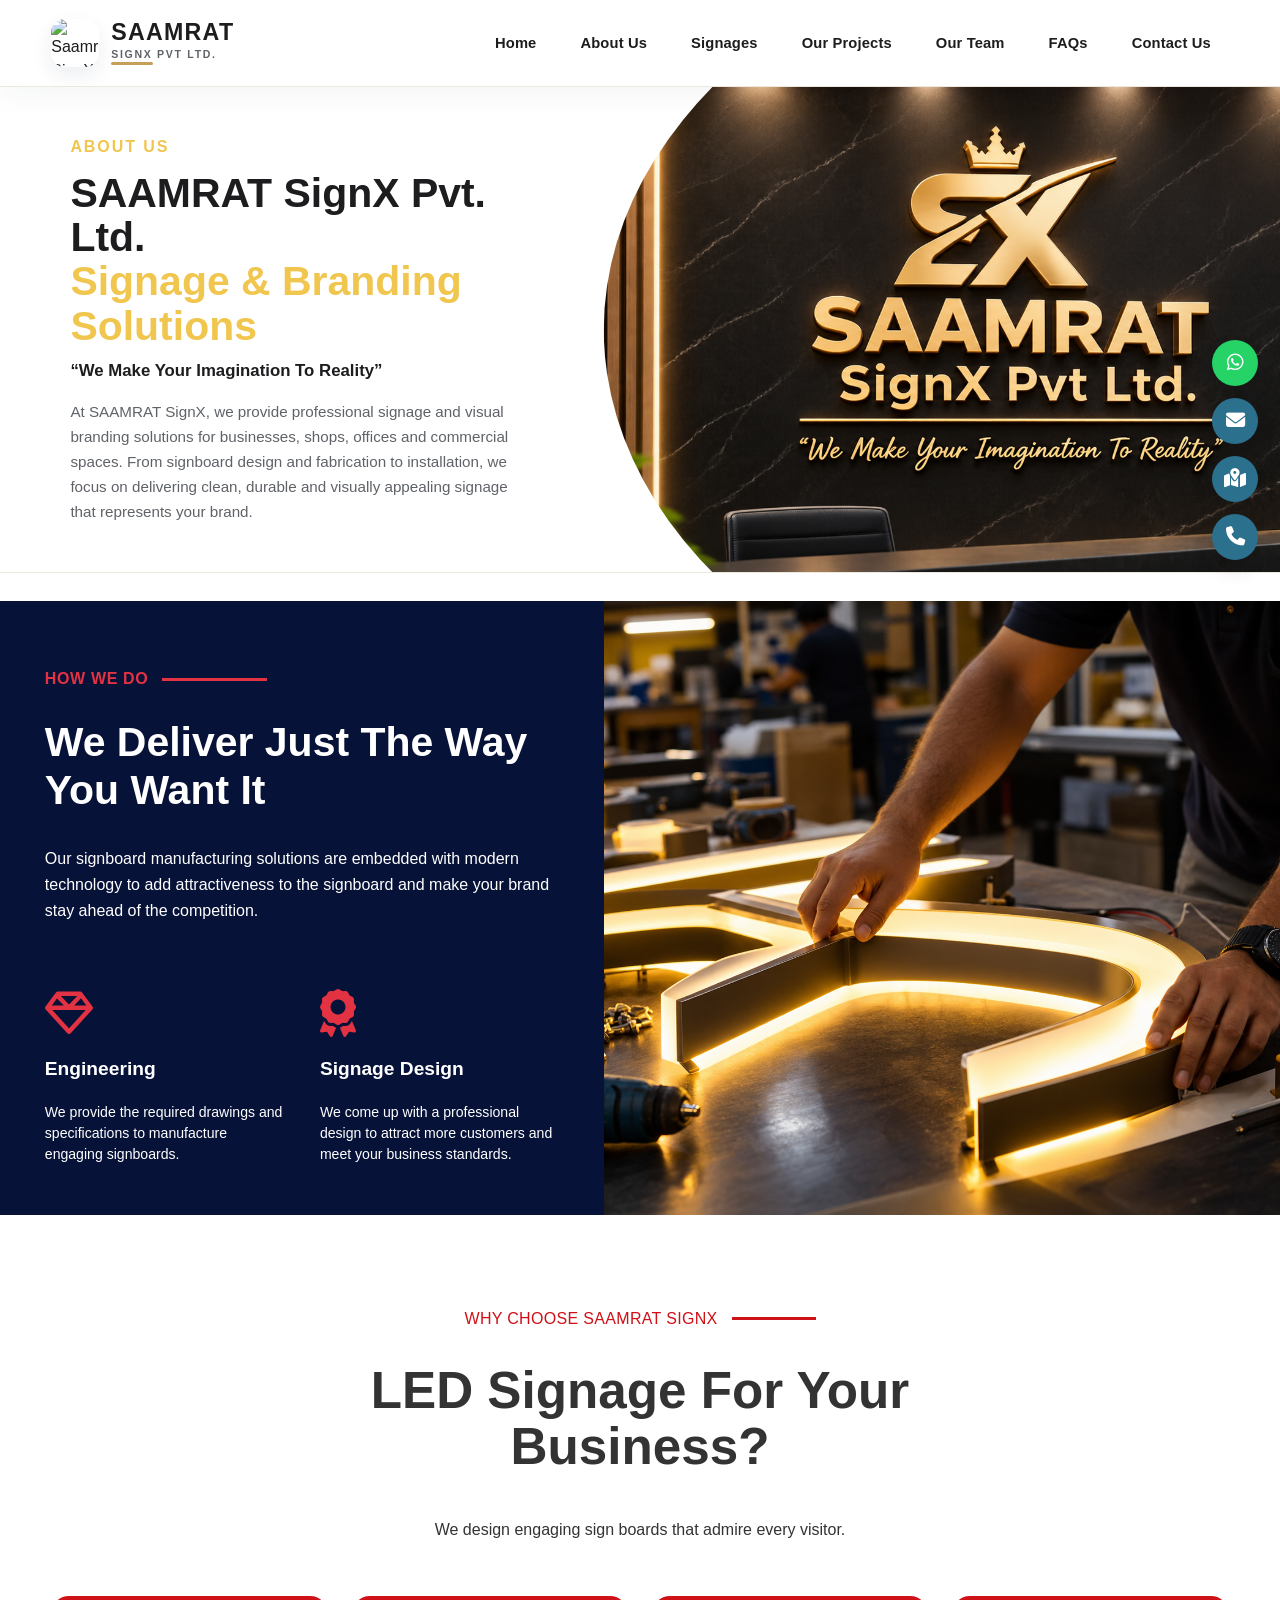
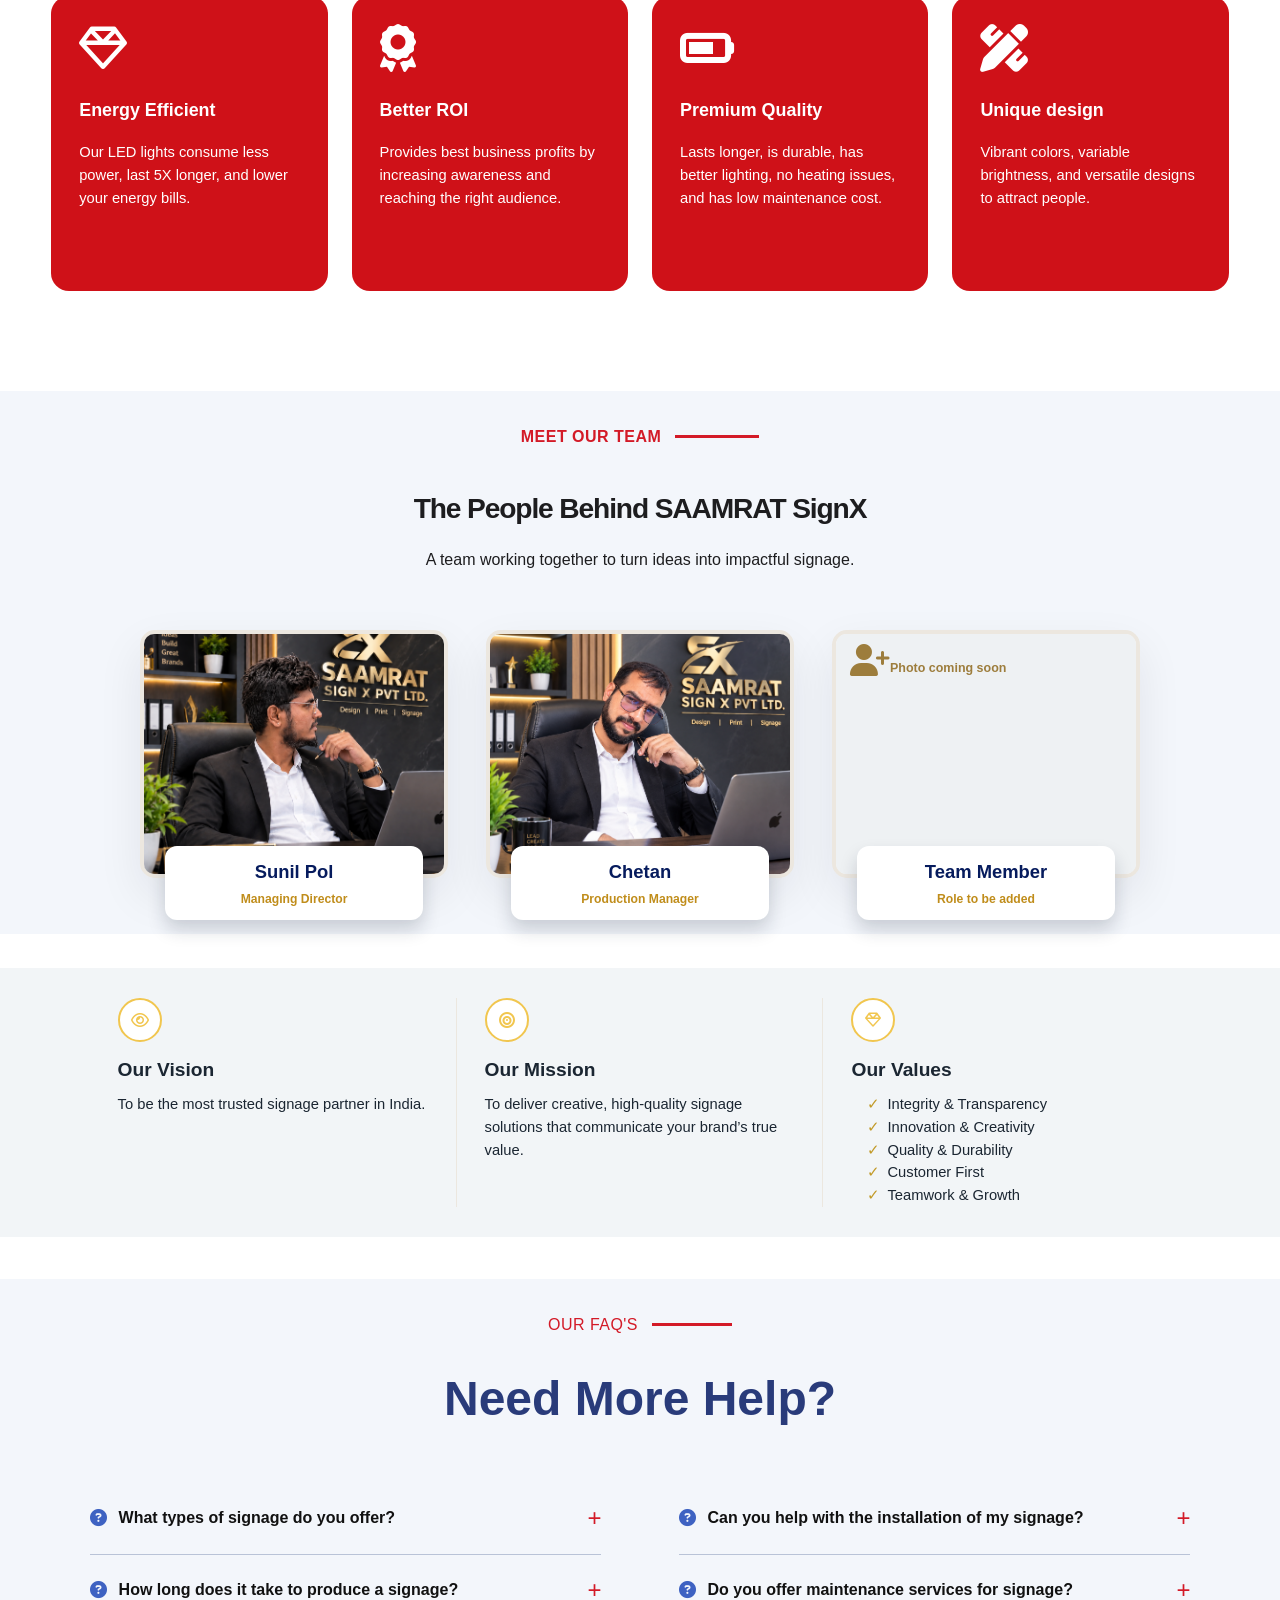
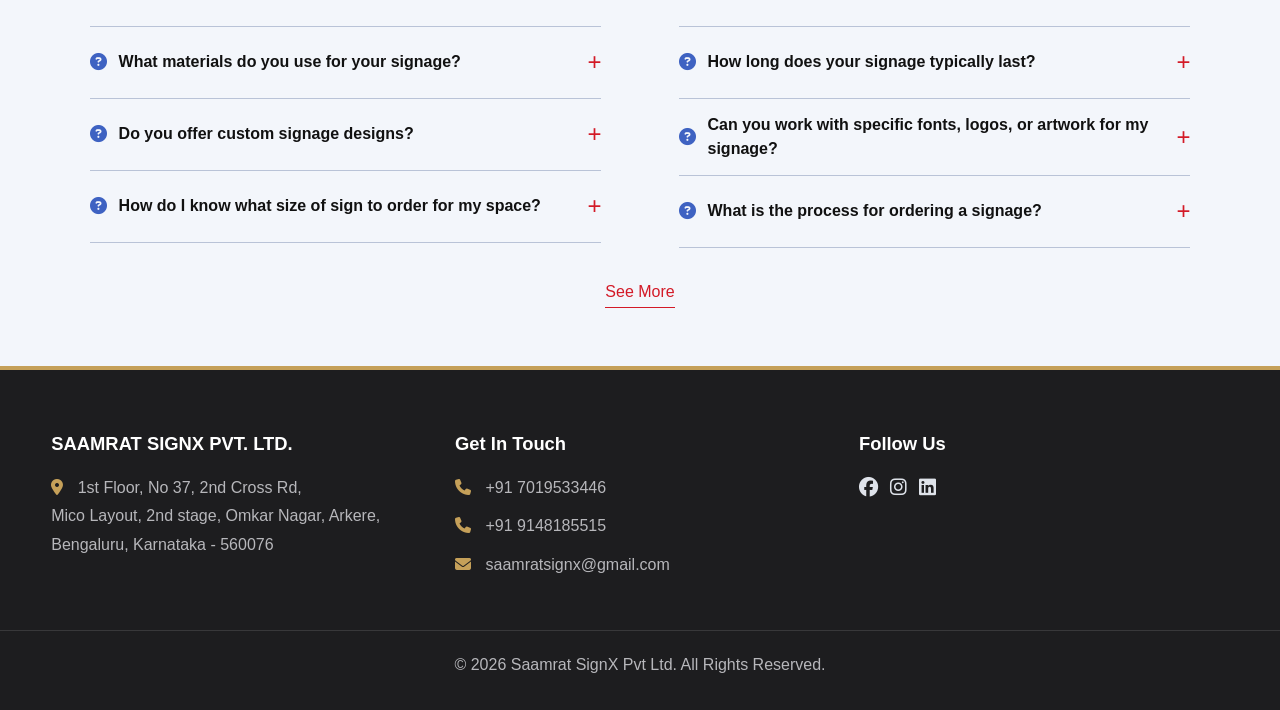
==== commit 3b972ab7: "version 6" ====
--- a/about.html
+++ b/about.html
@@ -8,7 +8,7 @@
     <link rel="stylesheet" href="style.css?v=20260926-21">
     <link rel="stylesheet" href="https://cdnjs.cloudflare.com/ajax/libs/font-awesome/6.4.0/css/all.min.css">
 </head>
-<body>
+<body class="about-reference-page">
     <div class="watermark-bg"></div>
 
     <div class="sticky-side-bar">
@@ -55,92 +55,102 @@
                         </div>
                     </li>
                     <li><a href="index.html#projects">Our Projects</a></li>
+                    <li><a href="#our-team">Our Team</a></li>
+                    <li><a href="#faqs">FAQs</a></li>
                     <li><a href="#contact">Contact Us</a></li>
                 </ul>
             </nav>
         </div>
     </header>
 
-    <main>
-        <section class="about-profile-section">
-            <div class="container about-profile-grid">
-                <div class="about-profile-copy">
-                    <span class="eyebrow">About Us</span>
-                    <h1>Driven by Passion,<br><span>Built on Trust</span></h1>
-                    <p>At Saamrat SignX, we are more than a signage manufacturer; we are your branding partners. With a commitment to quality, innovation and customer satisfaction, we design, manufacture and install premium signage solutions that help businesses stand out.</p>
-                    <p>From concept to final installation, every project is handled with precision, creativity and care, ensuring your brand gets the visibility it deserves.</p>
-                    <a class="btn-primary" href="#our-vision-mission">Our Journey <i class="fa-solid fa-arrow-right" aria-hidden="true"></i></a>
+    <main class="reference-about-page">
+        <section class="reference-about-hero">
+            <div class="reference-about-copy">
+                <span class="eyebrow">About Us</span>
+                <h1>SAAMRAT SignX Pvt. Ltd.<br><span>Signage &amp; Branding Solutions</span></h1>
+                <h2>“We Make Your Imagination To Reality”</h2>
+                <p>At SAAMRAT SignX, we provide professional signage and visual branding solutions for businesses, shops, offices and commercial spaces. From signboard design and fabrication to installation, we focus on delivering clean, durable and visually appealing signage that represents your brand.</p>
+            </div>
+            <div class="reference-about-image"><img src="images/About.png" alt="Saamrat SignX branded office wall"></div>
+        </section>
+
+        <section class="reference-how-section">
+            <div class="reference-how-copy">
+                <span class="reference-how-label">How We Do</span>
+                <h2>We Deliver Just The Way<br>You Want It</h2>
+                <p>Our signboard manufacturing solutions are embedded with modern technology to add attractiveness to the signboard and make your brand stay ahead of the competition.</p>
+                <div class="reference-how-points">
+                    <article><i class="fa-regular fa-gem" aria-hidden="true"></i><h3>Engineering</h3><p>We provide the required drawings and specifications to manufacture engaging signboards.</p></article>
+                    <article><i class="fa-solid fa-award" aria-hidden="true"></i><h3>Signage Design</h3><p>We come up with a professional design to attract more customers and meet your business standards.</p></article>
                 </div>
-                <div class="about-profile-image-wrap">
-                    <img src="images/Profile.png" alt="Saamrat SignX profile in a branded office">
-                </div>
+            </div>
+            <div class="reference-how-image"><img src="images/Why chose us.png" alt="Saamrat SignX team creating illuminated signage"></div>
+        </section>
+
+        <section id="why-us" class="reference-choose-section">
+            <div class="reference-choose-heading">
+                <span>Why Choose Saamrat SignX</span>
+                <h2>LED Signage For Your<br>Business?</h2>
+                <p>We design engaging sign boards that admire every visitor.</p>
+            </div>
+            <div class="reference-choose-grid">
+                <article><i class="fa-regular fa-gem" aria-hidden="true"></i><h3>Energy Efficient</h3><p>Our LED lights consume less power, last 5X longer, and lower your energy bills.</p></article>
+                <article><i class="fa-solid fa-award" aria-hidden="true"></i><h3>Better ROI</h3><p>Provides best business profits by increasing awareness and reaching the right audience.</p></article>
+                <article><i class="fa-solid fa-battery-three-quarters" aria-hidden="true"></i><h3>Premium Quality</h3><p>Lasts longer, is durable, has better lighting, no heating issues, and has low maintenance cost.</p></article>
+                <article><i class="fa-solid fa-pen-ruler" aria-hidden="true"></i><h3>Unique design</h3><p>Vibrant colors, variable brightness, and versatile designs to attract people.</p></article>
             </div>
         </section>
 
-        <section class="about-benefits-strip" aria-label="Why businesses choose Saamrat SignX">
-            <div class="container about-benefits-grid">
-                <div><i class="fa-regular fa-lightbulb" aria-hidden="true"></i><strong>Innovative Designs</strong><span>Ideas that help your brand stand out</span></div>
-                <div><i class="fa-solid fa-gears" aria-hidden="true"></i><strong>Precision Manufacturing</strong><span>High-quality, durable products</span></div>
-                <div><i class="fa-solid fa-screwdriver-wrench" aria-hidden="true"></i><strong>Professional Installation</strong><span>Safe, on-time and hassle-free</span></div>
-                <div><i class="fa-regular fa-gem" aria-hidden="true"></i><strong>Premium Materials</strong><span>Long-lasting and weather-resistant</span></div>
-                <div><i class="fa-solid fa-people-group" aria-hidden="true"></i><strong>Customer Satisfaction</strong><span>Your success is our priority</span></div>
+        <section id="our-team" class="reference-team-section">
+            <div class="section-heading center"><span class="eyebrow">Meet Our Team</span><h2>The People Behind SAAMRAT SignX</h2><p>A team working together to turn ideas into impactful signage.</p></div>
+            <div class="reference-team-grid">
+                <article class="reference-team-card"><img src="images/Profile.png" alt="Sunil Pol"><div><h3>Sunil Pol</h3><p>Managing Director</p></div></article>
+                <article class="reference-team-card"><img src="images/Chetan.png" alt="Chetan"><div><h3>Chetan</h3><p>Production Manager</p></div></article>
+                <article class="reference-team-card reference-team-placeholder"><div class="reference-placeholder-image"><i class="fa-solid fa-user-plus" aria-hidden="true"></i><span>Photo coming soon</span></div><div><h3>Team Member</h3><p>Role to be added</p></div></article>
             </div>
         </section>
 
-        <section id="our-vision-mission" class="vision-mission-box-section">
-            <div class="container vision-mission-box-grid">
-                <div class="vm-custom-box">
-                    <div class="vm-box-icon-wrap">
-                        <i class="fa-solid fa-bullseye vm-box-icon icon-mission"></i>
-                    </div>
-                    <h3>Our Mission</h3>
-                    <p>To deliver customized signage with the best quality, practical timelines and a strong focus on business visibility.</p>
+        <section class="reference-values-section">
+            <div class="reference-value"><i class="fa-regular fa-eye"></i><h3>Our Vision</h3><p>To be the most trusted signage partner in India.</p></div>
+            <div class="reference-value"><i class="fa-solid fa-bullseye"></i><h3>Our Mission</h3><p>To deliver creative, high-quality signage solutions that communicate your brand’s true value.</p></div>
+            <div class="reference-value"><i class="fa-regular fa-gem"></i><h3>Our Values</h3><ul><li>Integrity &amp; Transparency</li><li>Innovation &amp; Creativity</li><li>Quality &amp; Durability</li><li>Customer First</li><li>Teamwork &amp; Growth</li></ul></div>
+        </section>
+
+        <section id="faqs" class="reference-faq-section">
+            <div class="reference-faq-heading"><span>Our FAQ's</span><h2>Need More Help?</h2></div>
+            <div class="reference-faq-grid">
+                <div class="reference-faq-column">
+                    <button type="button"><span><i class="fa-solid fa-circle-question" aria-hidden="true"></i>What types of signage do you offer?</span><b>+</b></button>
+                    <button type="button"><span><i class="fa-solid fa-circle-question" aria-hidden="true"></i>How long does it take to produce a signage?</span><b>+</b></button>
+                    <button type="button"><span><i class="fa-solid fa-circle-question" aria-hidden="true"></i>What materials do you use for your signage?</span><b>+</b></button>
+                    <button type="button"><span><i class="fa-solid fa-circle-question" aria-hidden="true"></i>Do you offer custom signage designs?</span><b>+</b></button>
+                    <button type="button"><span><i class="fa-solid fa-circle-question" aria-hidden="true"></i>How do I know what size of sign to order for my space?</span><b>+</b></button>
+                    <button class="reference-faq-extra" type="button"><span><i class="fa-solid fa-circle-question" aria-hidden="true"></i>What are the different types of signage lighting options you offer?</span><b>+</b></button>
+                    <button class="reference-faq-extra" type="button"><span><i class="fa-solid fa-circle-question" aria-hidden="true"></i>Can you make signage that are suitable for outdoor use?</span><b>+</b></button>
+                    <button class="reference-faq-extra" type="button"><span><i class="fa-solid fa-circle-question" aria-hidden="true"></i>How do I care for and maintain my signage?</span><b>+</b></button>
+                    <button class="reference-faq-extra" type="button"><span><i class="fa-solid fa-circle-question" aria-hidden="true"></i>How do I hang or mount my signage?</span><b>+</b></button>
+                    <button class="reference-faq-extra" type="button"><span><i class="fa-solid fa-circle-question" aria-hidden="true"></i>What is the payment terms &amp; conditions?</span><b>+</b></button>
                 </div>
-
-                <div class="vm-custom-box">
-                    <div class="vm-box-icon-wrap">
-                        <i class="fa-solid fa-eye vm-box-icon icon-vision"></i>
-                    </div>
-                    <h3>Our Vision</h3>
-                    <p>To become one of India’s most trusted signage and branding partners, known for quality, innovation and reliability.</p>
+                <div class="reference-faq-column">
+                    <button type="button"><span><i class="fa-solid fa-circle-question" aria-hidden="true"></i>Can you help with the installation of my signage?</span><b>+</b></button>
+                    <button type="button"><span><i class="fa-solid fa-circle-question" aria-hidden="true"></i>Do you offer maintenance services for signage?</span><b>+</b></button>
+                    <button type="button"><span><i class="fa-solid fa-circle-question" aria-hidden="true"></i>How long does your signage typically last?</span><b>+</b></button>
+                    <button type="button"><span><i class="fa-solid fa-circle-question" aria-hidden="true"></i>Can you work with specific fonts, logos, or artwork for my signage?</span><b>+</b></button>
+                    <button type="button"><span><i class="fa-solid fa-circle-question" aria-hidden="true"></i>What is the process for ordering a signage?</span><b>+</b></button>
+                    <button class="reference-faq-extra" type="button"><span><i class="fa-solid fa-circle-question" aria-hidden="true"></i>Do you offer design services for creating logos or graphics to be used on my signage?</span><b>+</b></button>
+                    <button class="reference-faq-extra" type="button"><span><i class="fa-solid fa-circle-question" aria-hidden="true"></i>What is your process for correcting errors or mistakes on a signage order?</span><b>+</b></button>
+                    <button class="reference-faq-extra" type="button"><span><i class="fa-solid fa-circle-question" aria-hidden="true"></i>What are the standard sizes for signage?</span><b>+</b></button>
+                    <button class="reference-faq-extra" type="button"><span><i class="fa-solid fa-circle-question" aria-hidden="true"></i>Can you create signage in different languages?</span><b>+</b></button>
+                    <button class="reference-faq-extra" type="button"><span><i class="fa-solid fa-circle-question" aria-hidden="true"></i>What is the expected lifespan of my signage?</span><b>+</b></button>
+                    <button class="reference-faq-extra" type="button"><span><i class="fa-solid fa-circle-question" aria-hidden="true"></i>Can you design and manufacture signage for events or temporary displays?</span><b>+</b></button>
                 </div>
             </div>
-        </section>
-
-        <section class="values-section">
-            <div class="container">
-                <div class="section-heading center">
-                    <span class="eyebrow">What drives us</span>
-                    <h2>Our core values</h2>
-                </div>
-                <div class="feature-grid">
-                    <div class="feature-box">
-                        <i class="fa-solid fa-medal"></i>
-                        <h3>Quality first</h3>
-                        <p>We believe every sign should be built to last, look refined and represent the client with pride.</p>
-                    </div>
-                    <div class="feature-box">
-                        <i class="fa-solid fa-user-check"></i>
-                        <h3>Customer focus</h3>
-                        <p>We work closely with every client to understand project requirements and deliver the very best outcome.</p>
-                    </div>
-                    <div class="feature-box">
-                        <i class="fa-solid fa-rocket"></i>
-                        <h3>Creative execution</h3>
-                        <p>Each project balances design creativity, manufacturing precision and real-world installation needs.</p>
-                    </div>
-                    <div class="feature-box">
-                        <i class="fa-solid fa-clock"></i>
-                        <h3>Reliable service</h3>
-                        <p>We value timely communication, project discipline and dependable support from start to finish.</p>
-                    </div>
-                </div>
-            </div>
+            <button class="reference-faq-see-more" type="button">See More</button>
         </section>
 
     </main>
 
-    <footer>
+    <footer id="contact">
         <div class="container footer-grid">
             <div class="footer-info">
                 <h3>SAAMRAT SIGNX PVT. LTD.</h3>
--- a/style.css
+++ b/style.css
@@ -3286,6 +3286,307 @@
         font-size: 40px !important;
     }
 }
+
+@media (min-width: 601px) and (max-width: 768px) {
+    .about-reference-page .nav-container {
+        height: 86px;
+        padding: 0;
+        flex-direction: row;
+        gap: 0;
+    }
+
+    .about-reference-page .nav-links {
+        flex-wrap: nowrap;
+        gap: 0;
+    }
+
+    .about-reference-page .nav-links > li {
+        height: 80px;
+    }
+
+    .about-reference-page .nav-links > li > a {
+        padding: 0 7px;
+        font-size: 0.68rem;
+    }
+
+    .reference-about-hero,
+    .reference-why-section {
+        grid-template-columns: 1fr 1.12fr;
+    }
+
+    .reference-about-image {
+        min-height: 350px;
+    }
+
+    .reference-values-section,
+    .reference-process-grid {
+        grid-template-columns: repeat(3, 1fr);
+    }
+
+    .reference-process-grid {
+        grid-template-columns: repeat(4, 1fr);
+    }
+
+    .reference-value {
+        min-height: 155px;
+        padding: 0 14px;
+        border-right: 1px solid #d6dce1;
+        border-bottom: 0;
+    }
+
+    .reference-value:last-child {
+        border-right: 0;
+    }
+
+    .reference-team-grid {
+        grid-template-columns: repeat(2, minmax(0, 255px));
+    }
+
+    .reference-why-points {
+        grid-template-columns: repeat(4, 1fr);
+    }
+
+    .reference-why-points > div:nth-child(2) {
+        border-right: 1px solid #44505c;
+    }
+}
+
+.about-reference-page .reference-team-section {
+    background: #f3f6fb;
+}
+
+.about-reference-page .reference-team-section .section-heading h2,
+.about-reference-page .reference-team-section .section-heading p {
+    color: #333333;
+}
+
+.about-reference-page .reference-team-section .section-heading h2 {
+    font-size: clamp(1.45rem, 2.2vw, 1.9rem);
+}
+
+.about-reference-page .reference-team-section {
+    background: #f3f6fb;
+}
+
+/* Light About page variant */
+.about-reference-page,
+.about-reference-page .reference-about-page,
+.about-reference-page .reference-about-hero,
+.about-reference-page .reference-team-section,
+.about-reference-page .reference-why-section {
+    background: #ffffff;
+    color: var(--dark-charcoal);
+}
+
+.about-reference-page header {
+    background: #ffffff;
+    border-bottom-color: var(--border-color);
+    box-shadow: 0 10px 25px rgba(16, 43, 78, 0.04);
+}
+
+.about-reference-page .brand-name,
+.about-reference-page .nav-links > li > a,
+.about-reference-page .reference-about-copy h1,
+.about-reference-page .reference-about-copy h2,
+.about-reference-page .reference-team-section .section-heading h2,
+.about-reference-page .reference-team-section .section-heading p,
+.about-reference-page .reference-why-copy h2 {
+    color: var(--dark-charcoal);
+}
+
+.about-reference-page .brand-sub,
+.about-reference-page .reference-about-copy p,
+.about-reference-page .reference-why-copy > p,
+.about-reference-page .reference-why-points span {
+    color: var(--text-muted);
+}
+
+.about-reference-page .reference-about-hero {
+    border-bottom-color: var(--border-color);
+}
+
+.about-reference-page .reference-team-card {
+    border-color: var(--border-color);
+    background: #f8f9fa;
+    box-shadow: var(--shadow-soft);
+}
+
+.about-reference-page .reference-value,
+.about-reference-page .reference-why-points > div {
+    border-color: var(--border-color);
+}
+
+.about-reference-page .reference-why-points strong {
+    color: var(--dark-charcoal);
+}
+
+.about-reference-page .reference-value > i {
+    background: #ffffff;
+}
+
+/* Team section reference format */
+.about-reference-page .reference-team-section {
+    margin-top: 32px;
+    padding: 34px 4% 56px;
+    background: #f3f6fb !important;
+}
+
+.about-reference-page .reference-team-section .section-heading {
+    margin-bottom: 58px;
+}
+
+.about-reference-page .reference-team-section .section-heading .eyebrow {
+    display: inline-flex;
+    align-items: center;
+    gap: 14px;
+    color: #d31a27;
+    font-size: 1rem;
+    letter-spacing: 0.03em;
+}
+
+.about-reference-page .reference-team-section .section-heading .eyebrow::after {
+    content: "";
+    width: 84px;
+    height: 3px;
+    background: #d31a27;
+}
+
+.about-reference-page .reference-team-section .section-heading h2 {
+    margin: 32px 0 24px;
+    color: #333333;
+    font-size: clamp(1.45rem, 2.2vw, 1.9rem);
+    line-height: 1.12;
+}
+
+.about-reference-page .reference-team-section .section-heading p {
+    color: #222222;
+    font-size: 1rem;
+}
+
+.about-reference-page .reference-team-grid {
+    width: min(100%, 1000px);
+    gap: 38px;
+}
+
+.about-reference-page .reference-team-card {
+    position: relative;
+    overflow: visible;
+    border: 4px solid #d4515b;
+    border-radius: 15px;
+    background: transparent;
+    box-shadow: 0 0 0 2px #7c57d8 inset;
+}
+
+.about-reference-page .reference-team-card > img,
+.about-reference-page .reference-team-card .reference-placeholder-image {
+    display: block;
+    width: 100%;
+    aspect-ratio: 1.25;
+    border-radius: 10px;
+}
+
+.about-reference-page .reference-team-card > img {
+    object-fit: cover;
+}
+
+.about-reference-page .reference-team-card > div:last-child {
+    position: absolute;
+    right: 7%;
+    bottom: -46px;
+    left: 7%;
+    min-height: 74px;
+    display: flex;
+    align-items: center;
+    justify-content: center;
+    flex-direction: column;
+    padding: 10px 12px;
+    border-radius: 12px;
+    background: #ffffff;
+    box-shadow: 0 10px 18px rgba(23, 35, 55, 0.18);
+    text-align: center;
+}
+
+.about-reference-page .reference-team-card h3 {
+    color: #061b5d;
+    font-size: 1.15rem;
+}
+
+.about-reference-page .reference-team-card p {
+    margin-top: 4px;
+    color: #c08d1b;
+    font-size: 0.76rem;
+}
+
+@media (max-width: 600px) {
+    .about-reference-page .reference-team-section {
+        margin-top: 20px;
+        padding-right: 24px;
+        padding-left: 24px;
+    }
+
+    .about-reference-page .reference-team-section .section-heading {
+        margin-bottom: 48px;
+    }
+
+    .about-reference-page .reference-team-grid {
+        gap: 64px;
+    }
+}
+
+/* Light About page variant */
+.about-reference-page,
+.about-reference-page .reference-about-page,
+.about-reference-page .reference-about-hero,
+.about-reference-page .reference-team-section,
+.about-reference-page .reference-why-section {
+    background: #ffffff;
+    color: var(--dark-charcoal);
+}
+
+.about-reference-page header {
+    background: rgba(255, 255, 255, 0.96);
+    border-bottom-color: var(--border-color);
+}
+
+.about-reference-page .brand-name,
+.about-reference-page .nav-links > li > a,
+.about-reference-page .reference-about-copy h1,
+.about-reference-page .reference-about-copy h2,
+.about-reference-page .reference-team-section .section-heading h2,
+.about-reference-page .reference-team-section .section-heading p,
+.about-reference-page .reference-why-copy h2 {
+    color: var(--dark-charcoal);
+}
+
+.about-reference-page .brand-sub,
+.about-reference-page .reference-about-copy p,
+.about-reference-page .reference-why-copy > p,
+.about-reference-page .reference-why-points span {
+    color: var(--text-muted);
+}
+
+.about-reference-page .reference-about-hero {
+    border-bottom-color: var(--border-color);
+}
+
+.about-reference-page .reference-team-card {
+    border-color: var(--border-color);
+    background: #f8f9fa;
+    box-shadow: var(--shadow-soft);
+}
+
+.about-reference-page .reference-value,
+.about-reference-page .reference-why-points > div {
+    border-color: var(--border-color);
+}
+
+.about-reference-page .reference-why-points strong {
+    color: var(--dark-charcoal);
+}
+
+.about-reference-page .reference-value > i {
+    background: #ffffff;
+}
 @media(max-width:480px){
 
 .about-page-section .about-main-heading{
@@ -3293,9 +3594,814 @@
 line-height:1.2;
 }
 
+}
+
+/* =========================================
+   REFERENCE ABOUT PAGE
+========================================= */
+
+.about-reference-page {
+    background: #ffffff;
+    color: var(--dark-charcoal);
+}
+
+.about-reference-page header {
+    background: #ffffff;
+    border-bottom-color: var(--border-color);
+    box-shadow: 0 10px 25px rgba(16, 43, 78, 0.04);
+}
+
+.about-reference-page .brand-name,
+.about-reference-page .nav-links > li > a {
+    color: var(--dark-charcoal);
+}
+
+.about-reference-page .brand-sub {
+    color: var(--text-muted);
+}
+
+.about-reference-page .reference-about-page {
+    background: #ffffff;
+}
+
+.reference-about-hero {
+    display: grid;
+    grid-template-columns: 1fr 1.12fr;
+    min-height: 350px;
+    border-bottom: 1px solid rgba(255, 255, 255, 0.24);
+}
+
+.reference-about-copy {
+    align-self: center;
+    padding: 48px clamp(28px, 5.5vw, 92px);
+}
+
+.reference-about-copy .eyebrow,
+.reference-why-copy .eyebrow,
+.reference-team-section .eyebrow,
+.reference-process-section .eyebrow {
+    margin-bottom: 12px;
+    color: #f1c64f;
+}
+
+.reference-about-copy .eyebrow {
+    font-size: 1rem;
+}
+
+.reference-about-copy h1 {
+    margin-bottom: 10px;
+    font-size: clamp(2rem, 3.2vw, 3rem);
+    line-height: 1.08;
+}
+
+.reference-about-copy h1 span {
+    color: #f1c64f;
+}
+
+.reference-about-copy h2 {
+    margin-bottom: 16px;
+    font-size: 1.05rem;
+}
+
+.reference-about-copy p {
+    max-width: 580px;
+    color: #dce1e5;
+    font-size: 0.95rem;
+    line-height: 1.65;
+}
+
+.reference-about-image {
+    position: relative;
+    min-height: 350px;
+    overflow: visible;
+}
+
+.reference-about-image img,
+.reference-why-image img {
+    width: 100%;
+    height: 100%;
+    object-fit: cover;
+}
+
+.reference-about-image img {
+    clip-path: ellipse(100% 92% at 100% 50%);
+    filter: drop-shadow(-2px 0 0 #d5b66e);
+}
+
+.reference-how-section {
+    display: grid;
+    grid-template-columns: 1fr 1.12fr;
+    min-height: 520px;
+    margin-top: 28px;
+    background: #071238;
+    color: #ffffff;
+}
+
+.reference-how-copy {
+    padding: 66px clamp(20px, 3.5vw, 70px) 50px;
+}
+
+.reference-how-label {
+    display: inline-flex;
+    align-items: center;
+    gap: 14px;
+    margin-bottom: 28px;
+    color: #e33242;
+    font-size: 1rem;
+    font-weight: 700;
+    letter-spacing: 0.04em;
+    text-transform: uppercase;
+}
+
+.reference-how-label::after {
+    content: "";
+    width: 105px;
+    height: 3px;
+    background: #e33242;
+}
+
+.reference-how-copy h2 {
+    margin-bottom: 32px;
+    color: #ffffff;
+    font-size: clamp(1.5rem, 3.2vw, 2.65rem);
+    line-height: 1.15;
+    white-space: nowrap;
+}
+
+.reference-how-copy > p {
+    max-width: 650px;
+    margin-bottom: 64px;
+    color: #ffffff;
+    font-size: 1rem;
+    line-height: 1.65;
+}
+
+.reference-how-points {
+    display: grid;
+    grid-template-columns: repeat(2, minmax(0, 1fr));
+    gap: 36px;
+}
+
+.reference-how-points article {
+    min-width: 0;
+}
+
+.reference-how-points i {
+    margin-bottom: 18px;
+    color: #e33242;
+    font-size: 3rem;
+}
+
+.reference-how-points h3 {
+    margin-bottom: 18px;
+    color: #ffffff;
+    font-size: 1.2rem;
+}
+
+.reference-how-points p {
+    color: #ffffff;
+    font-size: 0.88rem;
+    line-height: 1.5;
+}
+
+.reference-how-image {
+    min-height: 520px;
+    overflow: hidden;
+    background: #e8eef1;
+}
+
+.reference-how-image img {
+    width: 100%;
+    height: 100%;
+    object-fit: cover;
+    object-position: center;
+    border-radius: 0;
+    clip-path: none;
+}
+
+.reference-choose-section {
+    margin-top: 32px;
+    padding: 60px 4% 68px;
+    background: #ffffff;
+    color: #333333;
+}
+
+.reference-choose-heading {
+    margin: 0 auto 54px;
+    text-align: center;
+}
+
+.reference-choose-heading > span {
+    display: inline-flex;
+    align-items: center;
+    gap: 14px;
+    color: #cf1118;
+    font-size: 1rem;
+    letter-spacing: 0.02em;
+    text-transform: uppercase;
+}
+
+.reference-choose-heading > span::after {
+    content: "";
+    width: 84px;
+    height: 3px;
+    background: #cf1118;
+}
+
+.reference-choose-heading h2 {
+    margin: 32px 0 42px;
+    color: #333333;
+    font-size: clamp(2.1rem, 4vw, 3.2rem);
+    line-height: 1.1;
+}
+
+.reference-choose-heading p {
+    font-size: 1rem;
+}
+
+.reference-choose-grid {
+    display: grid;
+    grid-template-columns: repeat(4, minmax(0, 1fr));
+    gap: 24px;
+    max-width: 1440px;
+    margin: 0 auto;
+}
+
+.reference-choose-grid article {
+    min-height: 295px;
+    padding: 28px;
+    border-radius: 18px;
+    background: #cf1118;
+    color: #ffffff;
+}
+
+.reference-choose-grid i {
+    display: block;
+    margin-bottom: 25px;
+    font-size: 3rem;
+}
+
+.reference-choose-grid h3 {
+    margin-bottom: 18px;
+    color: #ffffff;
+    font-size: 1.12rem;
+}
+
+.reference-choose-grid p {
+    color: #ffffff;
+    font-size: 0.92rem;
+    line-height: 1.55;
+}
+
+.reference-team-section {
+    padding: 34px 4% 40px;
+    background: #ffffff;
+}
+
+.reference-team-section .section-heading {
+    margin-bottom: 20px;
+}
+
+.reference-team-section .section-heading h2,
+.reference-team-section .section-heading p {
+    color: #f5f7f8;
+}
+
+.reference-team-section .section-heading h2 {
+    font-size: clamp(1.45rem, 2.2vw, 1.9rem);
+}
+
+.reference-team-section .section-heading p {
+    margin-top: 6px;
+    font-size: 0.86rem;
+}
+
+.reference-team-section .section-heading .eyebrow {
+    font-size: 1.05rem;
+}
+
+.reference-team-grid {
+    display: grid;
+    width: min(100%, 930px);
+    margin: 0 auto;
+    grid-template-columns: repeat(3, minmax(0, 1fr));
+    justify-content: center;
+    gap: 18px;
+}
+
+.reference-team-card {
+    overflow: hidden;
+    border: 1px solid #68717a;
+    border-radius: 7px;
+    background: #121c27;
+}
+
+.reference-team-card > img {
+    width: 100%;
+    aspect-ratio: 1.15;
+    object-fit: cover;
+}
+
+.reference-placeholder-image {
+    display: flex;
+    align-items: center;
+    justify-content: center;
+    flex-direction: column;
+    gap: 10px;
+    aspect-ratio: 1.25;
+    color: var(--dark-gold);
+    background: #eef1f3;
+}
+
+.reference-placeholder-image i {
+    font-size: 2rem;
+}
+
+.reference-placeholder-image span {
+    font-size: 0.78rem;
+    font-weight: 700;
+}
+
+.reference-team-card > div {
+    padding: 10px 14px 14px;
+}
+
+.reference-team-card h3 {
+    font-size: 1rem;
+}
+
+.reference-team-card p {
+    margin-top: 3px;
+    color: #f1c64f;
+    font-size: 0.78rem;
+    font-weight: 700;
+}
+
+.reference-values-section {
+    display: grid;
+    grid-template-columns: repeat(3, 1fr);
+    margin-top: 34px;
+    padding: 30px 7%;
+    background: #f2f5f7;
+    color: #1b2632;
+}
+
+.reference-value {
+    min-height: 155px;
+    padding: 0 28px;
+    border-right: 1px solid #d6dce1;
+}
+
+.reference-value:last-child {
+    border-right: 0;
+}
+
+.reference-value > i {
+    display: grid;
+    place-items: center;
+    width: 44px;
+    height: 44px;
+    margin-bottom: 14px;
+    border: 2px solid #f1c64f;
+    border-radius: 50%;
+    color: #f1c64f;
+    background: #101923;
+}
+
+.reference-value h3 {
+    margin-bottom: 8px;
+    font-size: 1.2rem;
+}
+
+.reference-value p,
+.reference-value li {
+    font-size: 0.92rem;
+    line-height: 1.55;
+}
+
+.reference-value ul {
+    padding-left: 16px;
+    list-style: none;
+}
+
+.reference-value li::before {
+    content: "✓";
+    margin-right: 7px;
+    color: #c29a28;
+}
+
+.reference-faq-section {
+    margin-top: 42px;
+    padding: 34px 7% 58px;
+    background: #f3f6fb;
+    color: #222222;
+}
+
+.reference-faq-heading {
+    margin-bottom: 48px;
+    text-align: center;
+}
+
+.reference-faq-heading span {
+    display: inline-flex;
+    align-items: center;
+    gap: 14px;
+    color: #d31a27;
+    font-size: 1rem;
+    letter-spacing: 0.03em;
+    text-transform: uppercase;
+}
+
+.reference-faq-heading span::after {
+    content: "";
+    width: 80px;
+    height: 3px;
+    background: #d31a27;
+}
+
+.reference-faq-heading h2 {
+    margin-top: 26px;
+    color: #293b7a;
+    font-size: clamp(2rem, 4vw, 3rem);
+}
+
+.reference-faq-grid {
+    display: grid;
+    grid-template-columns: repeat(2, minmax(0, 1fr));
+    gap: 7%;
+    max-width: 1200px;
+    margin: 0 auto;
+}
+
+.reference-faq-column {
+    display: flex;
+    flex-direction: column;
+}
+
+.reference-faq-column button {
+    display: flex;
+    align-items: center;
+    justify-content: space-between;
+    gap: 14px;
+    min-height: 72px;
+    padding: 14px 0;
+    border: 0;
+    border-bottom: 1px solid #b9c3d7;
+    background: transparent;
+    color: #111111;
+    cursor: pointer;
+    font: inherit;
+    font-size: 1rem;
+    font-weight: 700;
+    text-align: left;
+}
+
+.reference-faq-column button span {
+    display: flex;
+    align-items: center;
+    gap: 12px;
+}
+
+.reference-faq-column button i {
+    flex: 0 0 auto;
+    color: #3e62c2;
+    font-size: 1.05rem;
+}
+
+.reference-faq-column button b {
+    flex: 0 0 auto;
+    color: #d31a27;
+    font-size: 1.5rem;
+    font-weight: 500;
+}
+
+.reference-faq-extra {
+    display: none !important;
+}
+
+.reference-faq-section.is-expanded .reference-faq-extra {
+    display: flex !important;
+}
+
+.reference-faq-see-more {
+    display: block;
+    margin: 32px auto 0;
+    padding: 0 0 3px;
+    border: 0;
+    border-bottom: 1px solid #d31a27;
+    background: transparent;
+    color: #d31a27;
+    cursor: pointer;
+    font: inherit;
+    font-size: 1rem;
+}
+
+@media (max-width: 600px) {
+    .reference-faq-section {
+        margin-top: 28px;
+        padding: 34px 24px 48px;
+    }
+
+    .reference-faq-grid {
+        grid-template-columns: 1fr;
+        gap: 0;
+    }
+}
+
+.reference-why-section {
+    display: grid;
+    grid-template-columns: 0.8fr 1.2fr;
+    gap: 28px;
+    align-items: center;
+    padding: 30px 7%;
+    background: #ffffff;
+}
+
+.reference-why-image {
+    height: 210px;
+    overflow: hidden;
+    border-radius: 7px;
+}
+
+.reference-why-copy h2 {
+    margin-bottom: 5px;
+    font-size: 1.35rem;
+}
+
+.reference-why-copy > p {
+    max-width: 560px;
+    margin-bottom: 18px;
+    color: #dce1e5;
+    font-size: 0.78rem;
+}
+
+.reference-why-points {
+    display: grid;
+    grid-template-columns: repeat(4, 1fr);
+}
+
+.reference-why-points > div {
+    display: flex;
+    flex-direction: column;
+    gap: 5px;
+    padding: 0 14px;
+    border-right: 1px solid #44505c;
+    text-align: center;
+}
+
+.reference-why-points > div:last-child {
+    border-right: 0;
+}
+
+.reference-why-points i {
+    color: #f1c64f;
+    font-size: 1.25rem;
+}
+
+.reference-why-points strong,
+.reference-why-points span {
+    font-size: 0.7rem;
+    line-height: 1.25;
+}
+
+.reference-why-points span {
+    color: #dce1e5;
+}
+
+.reference-process-section {
+    padding: 22px 7% 30px;
+    background: #f2f5f7;
+    color: #1b2632;
+}
+
+.reference-process-section .section-heading {
+    margin-bottom: 10px;
+}
+
+.reference-process-grid {
+    display: grid;
+    grid-template-columns: repeat(4, 1fr);
+    gap: 18px;
+}
+
+.reference-process-grid > div {
+    position: relative;
+    display: grid;
+    grid-template-columns: 38px 1fr;
+    column-gap: 8px;
+    align-items: center;
+}
+
+.reference-process-grid b {
+    grid-row: span 3;
+    display: grid;
+    place-items: center;
+    width: 38px;
+    height: 38px;
+    border-radius: 50%;
+    background: #111a24;
+    color: #fff;
+    font-size: 0.75rem;
+}
+
+.reference-process-grid i {
+    color: #293541;
+}
+
+.reference-process-grid h3 {
+    font-size: 0.78rem;
+}
+
+.reference-process-grid p {
+    font-size: 0.68rem;
+    line-height: 1.3;
+}
+
+@media (min-width: 601px) and (max-width: 768px) {
+    .reference-how-section {
+        grid-template-columns: 1.2fr 1fr;
+    }
+
+    .reference-how-copy h2 {
+        font-size: 1.5rem;
+        white-space: nowrap;
+    }
+}
+
+@media (max-width: 600px) {
+    .reference-about-hero,
+    .reference-why-section {
+        grid-template-columns: 1fr;
+    }
+
+    .reference-about-image {
+        min-height: 260px;
+    }
+
+    .reference-how-section {
+        grid-template-columns: 1fr;
+        margin-top: 20px;
+    }
+
+    .reference-how-copy {
+        padding: 48px 24px;
+    }
+
+    .reference-how-copy h2 {
+        white-space: normal;
+    }
+
+    .reference-how-image {
+        min-height: 280px;
+    }
+
+    .reference-how-points {
+        gap: 24px;
+    }
+
+    .reference-choose-section {
+        margin-top: 20px;
+        padding: 44px 24px 50px;
+    }
+
+    .reference-choose-grid {
+        grid-template-columns: 1fr;
+    }
+
+    .reference-choose-grid article {
+        min-height: 0;
+    }
+
+    .reference-values-section,
+    .reference-process-grid {
+        grid-template-columns: 1fr;
+        gap: 20px;
+    }
+
+    .reference-values-section {
+        margin-top: 20px;
+    }
+
+    .reference-team-grid {
+        grid-template-columns: 1fr;
+    }
+
+    .reference-value {
+        min-height: 0;
+        padding: 0 0 18px;
+        border-right: 0;
+        border-bottom: 1px solid #d6dce1;
+    }
+
+    .reference-value:last-child {
+        border-bottom: 0;
+    }
+
+    .reference-why-points {
+        grid-template-columns: repeat(2, 1fr);
+        gap: 16px 0;
+    }
+
+    .reference-why-points > div:nth-child(2) {
+        border-right: 0;
+    }
+}
+
+@media (max-width: 480px) {
+    .reference-team-grid {
+        grid-template-columns: 1fr;
+    }
+
+    .reference-about-copy {
+        padding: 35px 24px;
+    }
+
+    .reference-why-section,
+    .reference-values-section,
+    .reference-process-section {
+        padding-left: 24px;
+        padding-right: 24px;
+    }
+
+    .reference-about-image {
+        overflow: hidden;
+    }
+
+    .reference-about-image img {
+        clip-path: none;
+        filter: none;
+    }
+}
+
 .about-content-block h3{
 font-size:1.4rem;
 }
 
 }
 
+@media (min-width: 601px) and (max-width: 768px) {
+    .about-reference-page .nav-container {
+        height: 86px;
+        padding: 0;
+        flex-direction: row;
+        gap: 0;
+    }
+
+    .about-reference-page .nav-links {
+        flex-wrap: nowrap;
+        gap: 0;
+    }
+
+    .about-reference-page .nav-links > li {
+        height: 80px;
+    }
+
+    .about-reference-page .nav-links > li > a {
+        padding: 0 7px;
+        font-size: 0.68rem;
+    }
+
+    .reference-about-hero,
+    .reference-why-section {
+        display: grid;
+        grid-template-columns: 1fr 1.12fr;
+    }
+
+    .reference-about-image {
+        min-height: 350px;
+    }
+
+    .reference-values-section {
+        display: grid;
+        grid-template-columns: repeat(3, 1fr);
+    }
+
+    .reference-process-grid {
+        display: grid;
+        grid-template-columns: repeat(4, 1fr);
+    }
+
+    .reference-value {
+        min-height: 155px;
+        padding: 0 14px;
+        border-right: 1px solid #d6dce1;
+        border-bottom: 0;
+    }
+
+    .reference-value:last-child {
+        border-right: 0;
+    }
+
+    .reference-team-grid {
+        grid-template-columns: repeat(3, minmax(0, 1fr));
+    }
+
+    .reference-why-points {
+        grid-template-columns: repeat(4, 1fr);
+    }
+
+    .reference-why-points > div:nth-child(2) {
+        border-right: 1px solid #44505c;
+    }
+}
+
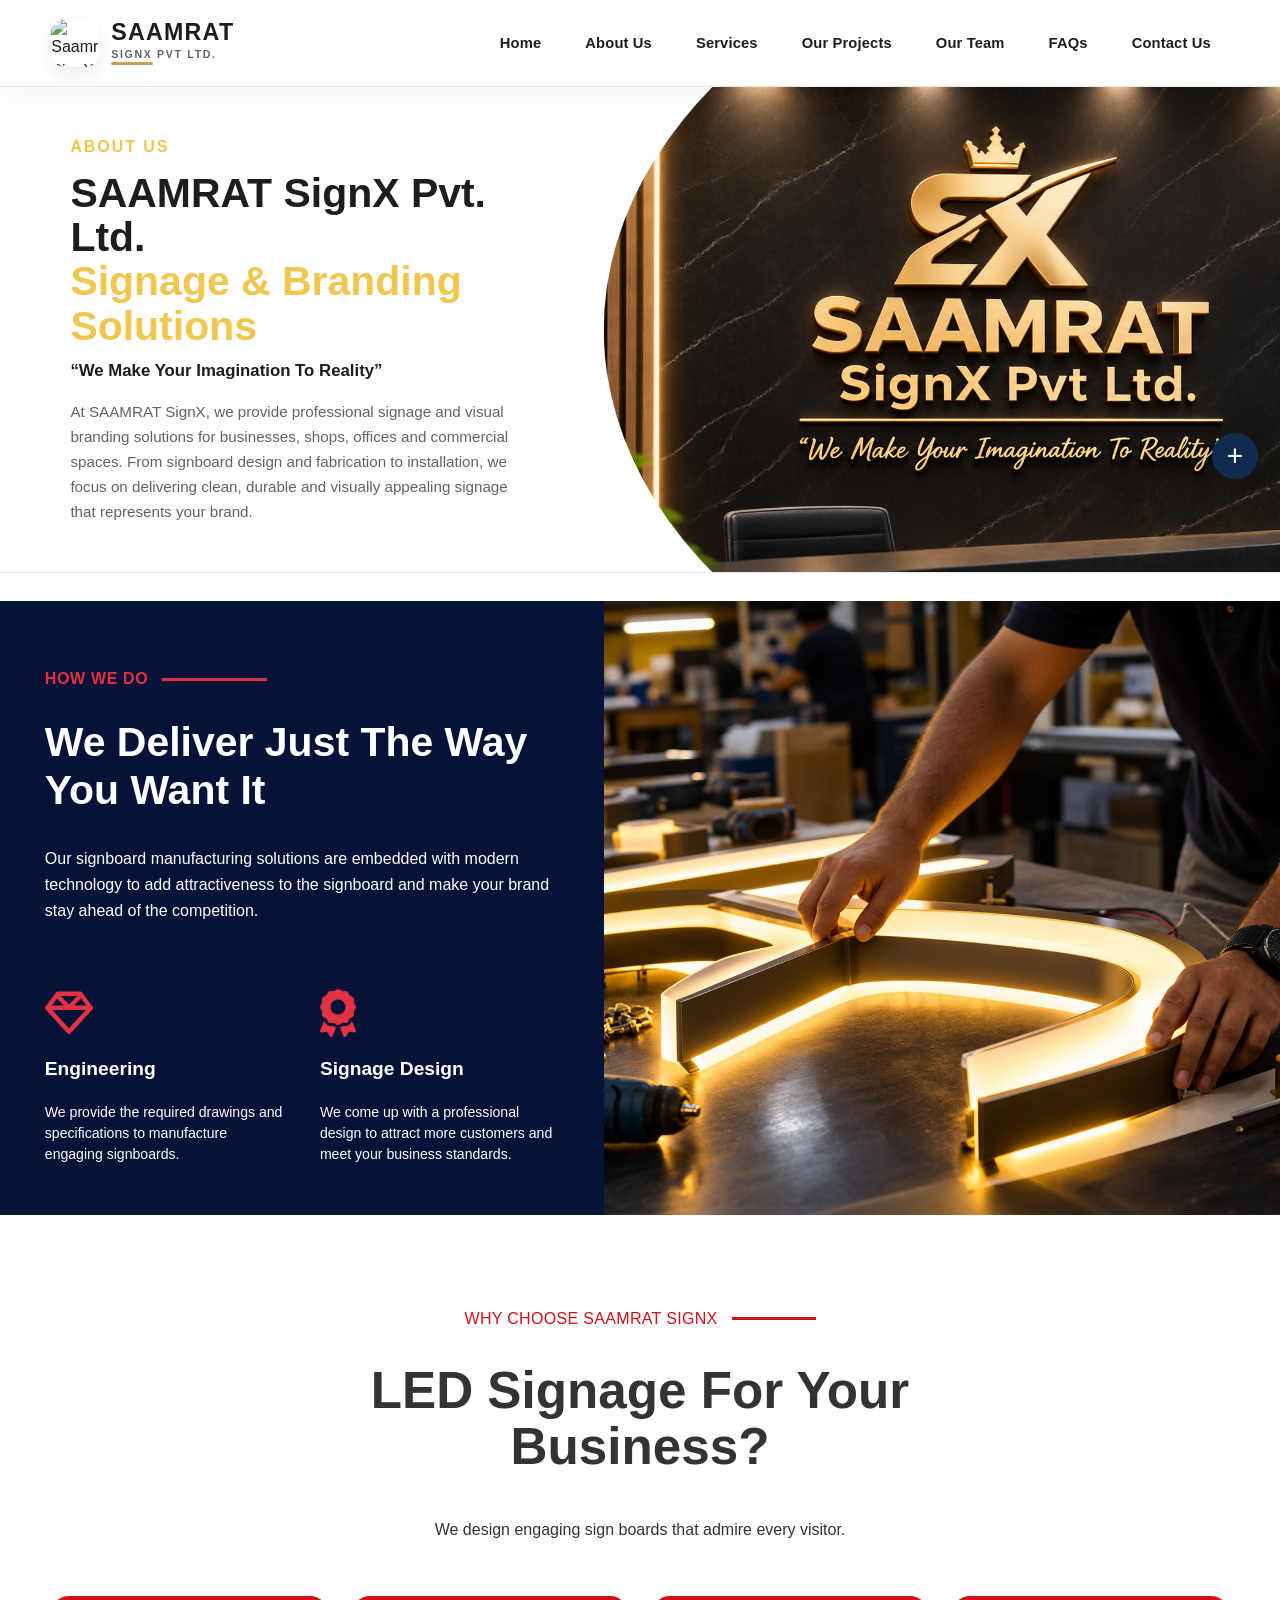
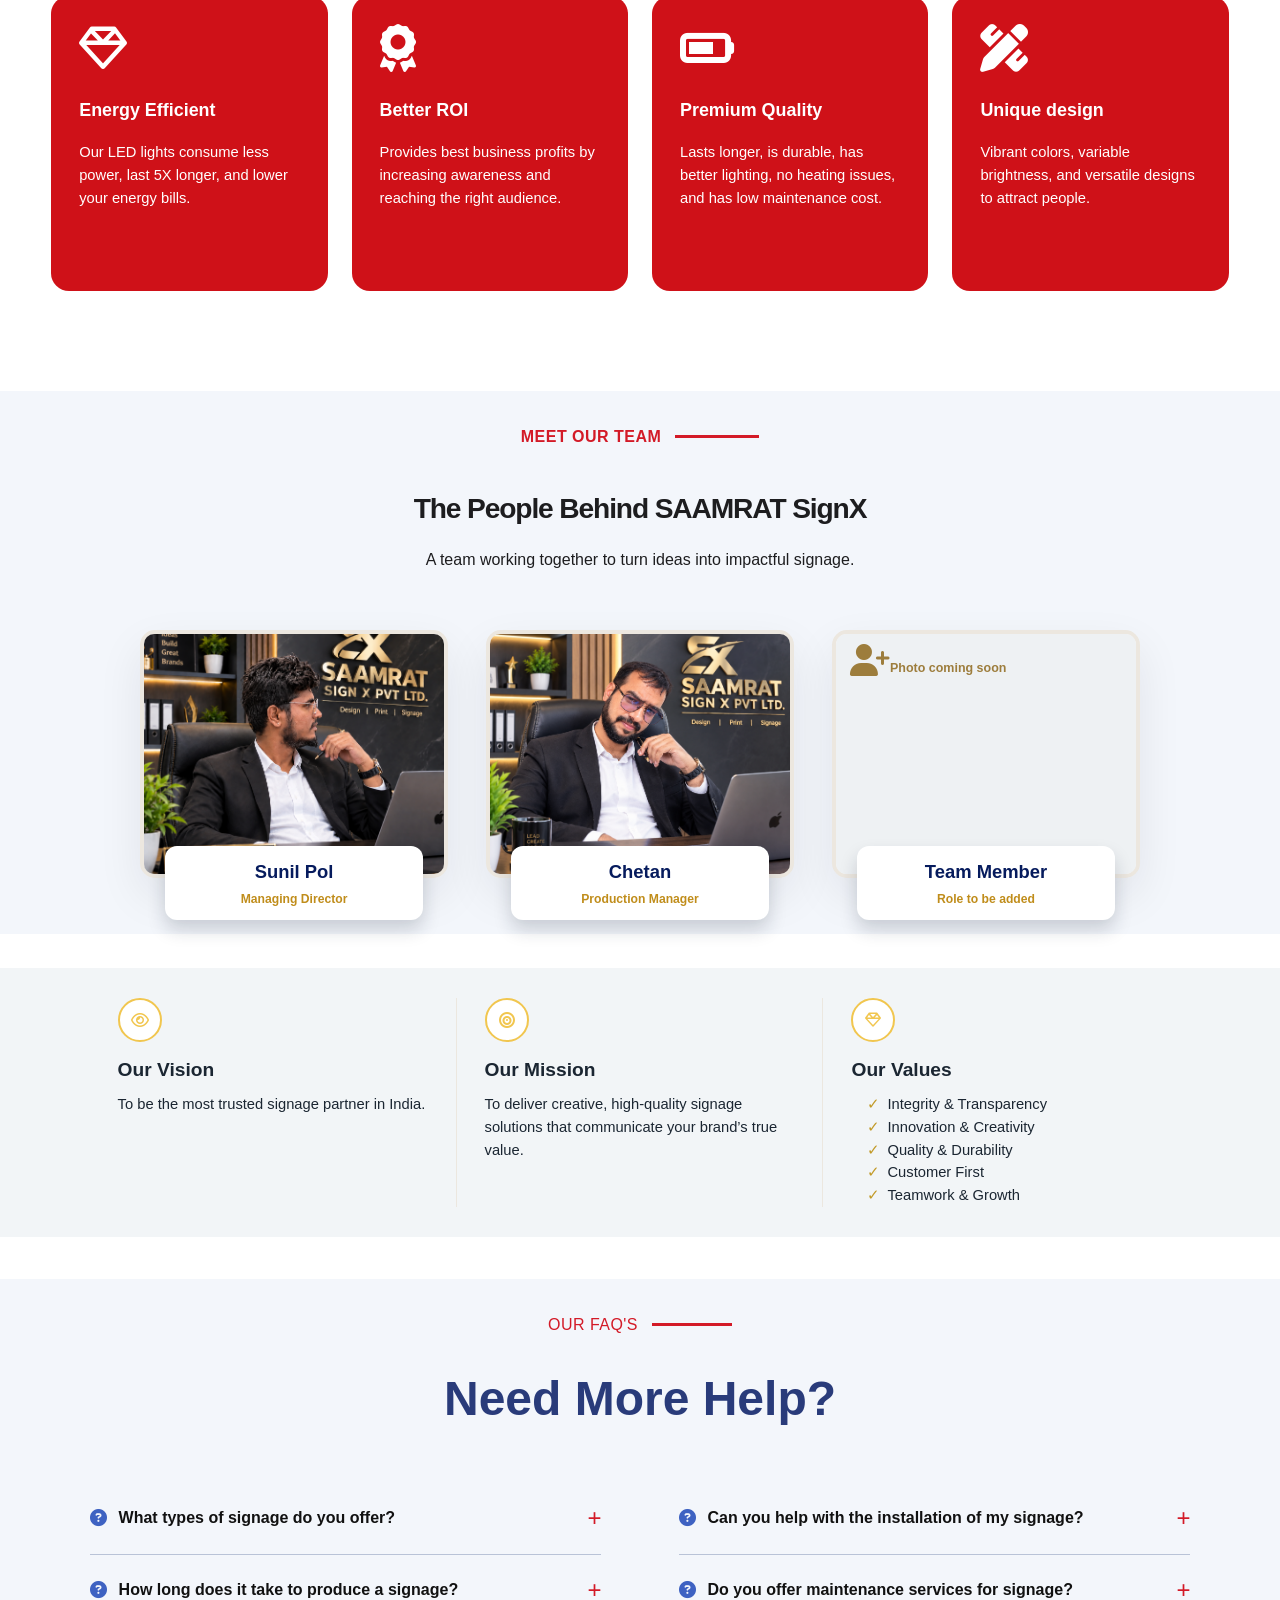
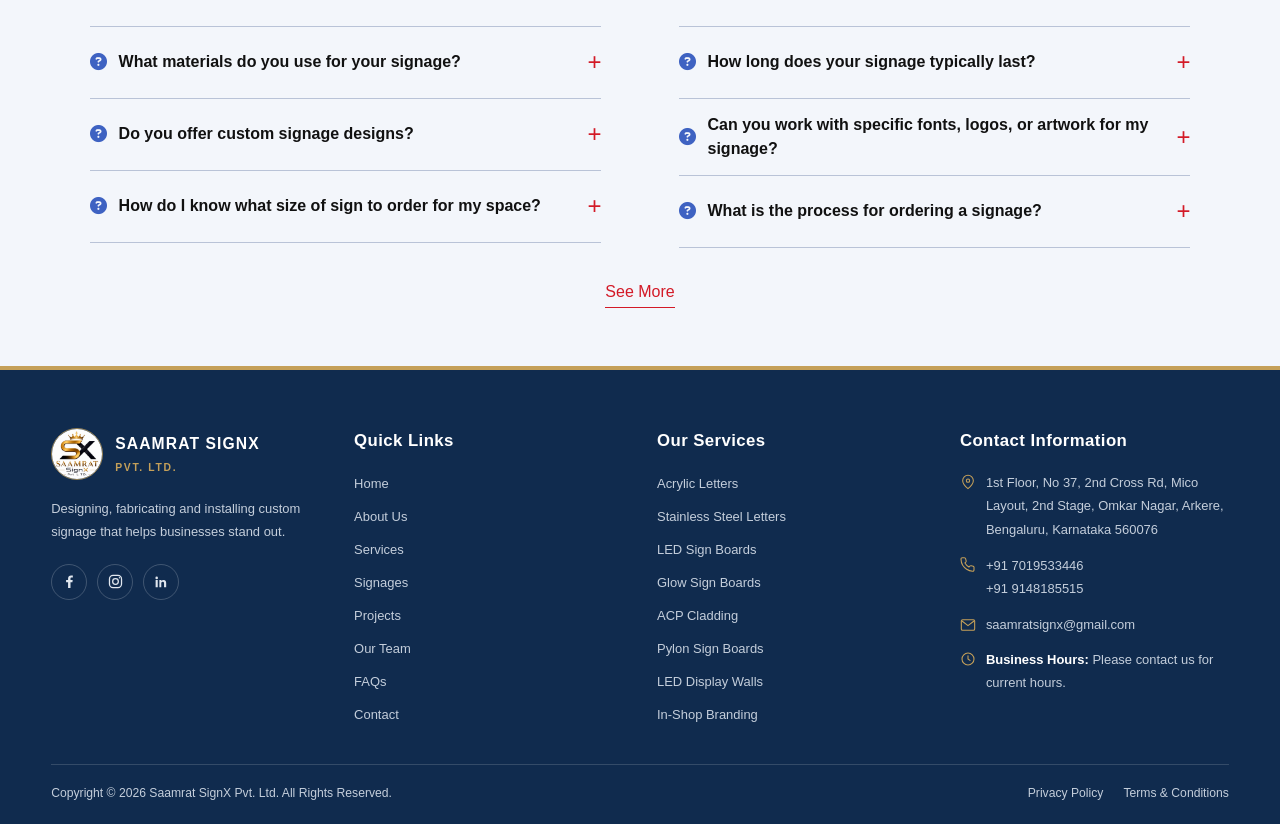
==== commit 8ec306cd: "version 7" ====
--- a/about.html
+++ b/about.html
@@ -7,16 +7,13 @@
     <meta name="description" content="Learn about Saamrat SignX, our design philosophy, manufacturing process and commitment to premium signage solutions in Bangalore.">
     <link rel="stylesheet" href="style.css?v=20260926-21">
     <link rel="stylesheet" href="https://cdnjs.cloudflare.com/ajax/libs/font-awesome/6.4.0/css/all.min.css">
+    <link rel="stylesheet" href="footer.css">
+    <link rel="stylesheet" href="floating-contact.css">
 </head>
 <body class="about-reference-page">
     <div class="watermark-bg"></div>
 
-    <div class="sticky-side-bar">
-        <a href="https://wa.me/917019533446" target="_blank" class="side-icon whatsapp" title="WhatsApp"><i class="fa-brands fa-whatsapp"></i></a>
-        <a href="mailto:saamratsignx@gmail.com" class="side-icon email" title="Email"><i class="fa-solid fa-envelope"></i></a>
-        <a href="#contact" class="side-icon maps" title="Location"><i class="fa-solid fa-map-location-dot"></i></a>
-        <a href="tel:+917019533446" class="side-icon phone" title="Call Us"><i class="fa-solid fa-phone"></i></a>
-    </div>
+    <floating-contact></floating-contact>
 
     <header>
         <div class="container nav-container">
@@ -31,29 +28,7 @@
                 <ul class="nav-links">
                     <li><a href="index.html#home">Home</a></li>
                     <li><a href="about.html" aria-current="page">About Us</a></li>
-                    <li>
-                        <a href="signages.html">Signages</a>
-                        <div class="mega-menu-panel">
-                            <div class="container mega-menu-grid">
-                                <div class="mega-column">
-                                    <h4>Letter Signages</h4>
-                                    <ul>
-                                        <li><a href="product-detail.html?type=ss-letters">Stainless Steel Letters</a></li>
-                                        <li><a href="product-detail.html?type=gold-letters">Gold Letters</a></li>
-                                        <li><a href="product-detail.html?type=aluminum-letters">Aluminium Letters</a></li>
-                                    </ul>
-                                </div>
-                                <div class="mega-column">
-                                    <h4>Glow & LED Signs</h4>
-                                    <ul>
-                                        <li><a href="product-detail.html?type=3d-glow">3D Glow Sign Board</a></li>
-                                        <li><a href="product-detail.html?type=neon-board">Neon Sign Board</a></li>
-                                        <li><a href="product-detail.html?type=pylon-board">Pylon Sign Board</a></li>
-                                    </ul>
-                                </div>
-                            </div>
-                        </div>
-                    </li>
+                    <li><a href="services.html">Services</a></li>
                     <li><a href="index.html#projects">Our Projects</a></li>
                     <li><a href="#our-team">Our Team</a></li>
                     <li><a href="#faqs">FAQs</a></li>
@@ -150,31 +125,9 @@
 
     </main>
 
-    <footer id="contact">
-        <div class="container footer-grid">
-            <div class="footer-info">
-                <h3>SAAMRAT SIGNX PVT. LTD.</h3>
-                <p><i class="fa-solid fa-location-dot"></i> 1st Floor, No 37, 2nd Cross Rd,<br>Mico Layout, 2nd stage, Omkar Nagar, Arkere,<br>Bengaluru, Karnataka - 560076</p>
-            </div>
-            <div class="footer-contact">
-                <h3>Get In Touch</h3>
-                <p><i class="fa-solid fa-phone"></i> +91 7019533446</p>
-                <p><i class="fa-solid fa-phone"></i> +91 9148185515</p>
-                <p><i class="fa-solid fa-envelope"></i> saamratsignx@gmail.com</p>
-            </div>
-            <div class="footer-social">
-                <h3>Follow Us</h3>
-                <div class="social-icons">
-                    <a href="#"><i class="fa-brands fa-facebook"></i></a>
-                    <a href="#"><i class="fa-brands fa-instagram"></i></a>
-                    <a href="#"><i class="fa-brands fa-linkedin"></i></a>
-                </div>
-            </div>
-        </div>
-        <div class="footer-bottom text-center">
-            <p>&copy; <span id="currentYear"></span> Saamrat SignX Pvt Ltd. All Rights Reserved.</p>
-        </div>
-    </footer>
+    <site-footer id="contact"></site-footer>
+    <script src="floating-contact.js" defer></script>
+    <script src="footer.js" defer></script>
 
     <script src="script.js?v=20260923-2"></script>
 </body>
--- a/style.css
+++ b/style.css
@@ -125,54 +125,6 @@
 footer {
     position: relative;
     z-index: 1;
-}
-
-
-/* =========================================
-   STICKY SIDE BAR
-========================================= */
-
-.sticky-side-bar {
-    position: fixed;
-    right: 22px;
-    top: 50%;
-    transform: translateY(-50%);
-
-    display: flex;
-    flex-direction: column;
-    gap: 12px;
-
-    z-index: 9999;
-}
-
-.side-icon {
-    width: 46px;
-    height: 46px;
-
-    border-radius: 50%;
-
-    background-color: #2b708d;
-    color: var(--pure-white);
-
-    display: flex;
-    justify-content: center;
-    align-items: center;
-
-    font-size: 1.2rem;
-
-    box-shadow: 0 10px 20px rgba(0, 0, 0, 0.12);
-
-    transition:
-        transform 0.25s ease,
-        background 0.25s ease;
-}
-
-.side-icon:hover {
-    transform: translateY(-2px) scale(1.06);
-}
-
-.side-icon.whatsapp {
-    background-color: #25D366;
 }
 
 
@@ -2732,85 +2684,6 @@
 
 
 /* =========================================
-   FOOTER
-========================================= */
-
-footer {
-    background: var(--dark-charcoal);
-
-    color: #b7b7bb;
-
-    padding: 60px 0 20px;
-
-    border-top:
-        4px solid
-        var(--primary-gold);
-
-    position: relative;
-
-    z-index: 1;
-}
-
-.footer-grid {
-    display: grid;
-
-    grid-template-columns:
-        repeat(
-            auto-fit,
-            minmax(220px, 1fr)
-        );
-
-    gap: 34px;
-
-    margin-bottom: 40px;
-}
-
-footer h3 {
-    color: var(--pure-white);
-
-    margin-bottom: 16px;
-
-    font-size: 1.15rem;
-}
-
-footer p {
-    margin-bottom: 10px;
-
-    line-height: 1.8;
-}
-
-footer p i {
-    margin-right: 10px;
-
-    color: var(--primary-gold);
-}
-
-.social-icons {
-    display: flex;
-
-    gap: 12px;
-
-    font-size: 1.2rem;
-}
-
-.social-icons a {
-    color: #dfe3ea;
-}
-
-.social-icons a:hover {
-    color: var(--primary-gold);
-}
-
-.footer-bottom {
-    border-top:
-        1px solid
-        rgba(255,255,255,0.12);
-
-    padding-top: 20px;
-}
-
-
-/* =========================================
    TABLET
 ========================================= */
 
@@ -3043,15 +2916,6 @@
 
     .about-benefits-grid > div:last-child {
         border-bottom: 0;
-    }
-
-    .sticky-side-bar {
-        right: 14px;
-
-        top: auto;
-        bottom: 18px;
-
-        transform: none;
     }
 
     .who-we-power-grid {
@@ -3348,6 +3212,480 @@
 
     .reference-why-points > div:nth-child(2) {
         border-right: 1px solid #44505c;
+    }
+}
+
+/* HOME HERO */
+.hero-split-section {
+    min-height: 90vh;
+    padding: clamp(44px, 6vh, 76px) 0 34px;
+    overflow: hidden;
+    border-bottom: 1px solid rgba(16, 43, 78, .08);
+    background: radial-gradient(circle at top right, #eef5ff 0%, #fff 65%);
+    isolation: isolate;
+}
+
+.hero-split-section::before,
+.hero-split-section::after {
+    position: absolute;
+    inset: 0;
+    z-index: -1;
+    content: "";
+    pointer-events: none;
+}
+
+.hero-split-section::before {
+    background: url("images/logo_clear.jpg") no-repeat 88% 44% / min(27vw, 350px) auto;
+    opacity: .045;
+}
+
+.hero-split-section::after {
+    background:
+        radial-gradient(circle at 7% 17%, rgba(197, 160, 89, .1) 0 1px, transparent 2px),
+        radial-gradient(circle at 91% 82%, rgba(27, 75, 147, .1) 0 1px, transparent 2px),
+        radial-gradient(ellipse at 4% 88%, rgba(197, 160, 89, .055), transparent 24%);
+    background-size: 24px 24px, 28px 28px, auto;
+    opacity: .55;
+}
+
+.container.hero-split-grid {
+    position: relative;
+    z-index: 1;
+    width: min(1440px, 92%);
+    max-width: 1440px;
+    grid-template-columns: minmax(0, 1fr) minmax(0, 1fr);
+    align-items: center;
+    gap: clamp(30px, 5vw, 76px);
+}
+
+.hero-left-content {
+    max-width: 640px;
+    animation: home-hero-rise .75s ease both;
+}
+
+.hero-split-section .eyebrow {
+    margin-bottom: 19px;
+    color: #c5a059;
+    font-size: .75rem;
+    font-weight: 800;
+    letter-spacing: .16em;
+    text-transform: uppercase;
+}
+
+.hero-main-title {
+    max-width: 600px;
+    margin-bottom: 20px;
+    color: #102b4e;
+    font-family: "Arial Narrow", Arial, Helvetica, sans-serif;
+    font-size: clamp(58px, 6vw, 76px);
+    font-weight: 800;
+    letter-spacing: -.055em;
+    line-height: 1.05;
+}
+
+.hero-main-title span:nth-child(2) {
+    width: max-content;
+    white-space: nowrap;
+    transform: scaleX(.72);
+    transform-origin: left center;
+}
+
+.hero-main-title span {
+    display: block;
+    color: inherit;
+}
+
+.hero-main-title .hero-title-highlight {
+    color: #c5a059;
+}
+
+.hero-description-text {
+    max-width: 520px;
+    margin-bottom: 27px;
+    color: #5f6368;
+    font-size: 1rem;
+    line-height: 1.8;
+    animation: home-hero-rise .8s .12s ease both;
+}
+
+.hero-action-buttons {
+    gap: 13px;
+    margin-bottom: 0;
+    animation: home-hero-rise .8s .2s ease both;
+}
+
+.hero-action-buttons .btn-primary,
+.hero-action-buttons .btn-secondary {
+    min-height: 54px;
+    padding: 13px 21px;
+    border-radius: 16px;
+    font-size: .88rem;
+    transition: transform .25s ease, box-shadow .25s ease, background-color .25s ease, color .25s ease, border-color .25s ease;
+}
+
+.hero-action-buttons .btn-primary {
+    gap: 10px;
+    background: #c5a059;
+    color: #fff;
+    box-shadow: 0 12px 25px rgba(197, 160, 89, .25);
+}
+
+.hero-action-buttons .btn-primary:hover {
+    transform: translateY(-4px);
+    background: #ad8745;
+    box-shadow: 0 18px 30px rgba(16, 43, 78, .17);
+}
+
+.hero-action-buttons .btn-secondary {
+    border: 1px solid #102b4e;
+    background: #fff;
+    color: #102b4e;
+}
+
+.hero-action-buttons .btn-secondary:hover {
+    transform: translateY(-3px);
+    background: #102b4e;
+    color: #fff;
+}
+
+.hero-right-media {
+    min-width: 0;
+    animation: home-hero-rise .85s .1s ease both;
+}
+
+.hero-image-stage {
+    position: relative;
+    width: 100%;
+    min-height: 500px;
+    padding: 12px 20px 12px 0;
+    isolation: isolate;
+}
+
+.hero-image-stage::before {
+    position: absolute;
+    top: 3%;
+    right: 2%;
+    z-index: -1;
+    width: 72%;
+    height: 83%;
+    border: 1px solid rgba(197, 160, 89, .3);
+    border-radius: 34px;
+    content: "";
+    transform: rotate(3deg);
+}
+
+.hero-image-wrapper {
+    position: relative;
+    width: 100%;
+    height: clamp(430px, 43vw, 570px);
+    overflow: visible;
+    border: 1px solid rgba(16, 43, 78, .1);
+    border-radius: 28px;
+    background: #e9edf0;
+    box-shadow: 0 30px 70px rgba(16, 43, 78, .2);
+    animation: home-hero-image-drift 8s ease-in-out infinite;
+}
+
+.hero-image-wrapper img {
+    border-radius: inherit;
+    object-fit: cover;
+    transition: transform .8s cubic-bezier(.2, .7, .25, 1);
+}
+
+.hero-image-wrapper:hover > img {
+    transform: scale(1.045);
+}
+
+.hero-floating-card {
+    position: absolute;
+    z-index: 2;
+    width: clamp(150px, 16vw, 230px);
+    height: clamp(84px, 10vw, 145px);
+    margin: 0;
+    overflow: hidden;
+    border: 3px solid rgba(255, 255, 255, .9);
+    border-radius: 22px;
+    background: rgba(255, 255, 255, .7);
+    box-shadow: 0 22px 55px rgba(0, 0, 0, .18);
+    backdrop-filter: blur(14px);
+    animation: home-hero-float 5s ease-in-out infinite;
+    transition: transform .25s ease, box-shadow .25s ease;
+}
+
+.hero-floating-card img {
+    width: 100%;
+    height: 100%;
+    object-fit: cover;
+}
+
+.hero-floating-card figcaption {
+    position: absolute;
+    right: 0;
+    bottom: 0;
+    left: 0;
+    padding: 23px 11px 10px;
+    background: linear-gradient(transparent, rgba(16, 43, 78, .82));
+    color: #fff;
+    font-size: .76rem;
+    font-weight: 700;
+    line-height: 1.35;
+    text-align: left;
+}
+
+.hero-floating-card:hover {
+    z-index: 3;
+    animation-play-state: paused;
+    transform: translateY(-8px) scale(1.03);
+    box-shadow: 0 28px 65px rgba(0, 0, 0, .25);
+}
+
+.hero-floating-acrylic {
+    top: 30px;
+    left: 30px;
+}
+
+.hero-floating-led {
+    top: 50%;
+    right: 35px;
+    transform: translateY(-50%);
+    animation-name: home-hero-float-centered;
+    animation-delay: -2s;
+}
+
+.hero-floating-glow {
+    bottom: 35px;
+    left: 30px;
+    animation-delay: -4s;
+}
+
+.hero-floating-led:hover {
+    transform: translateY(calc(-50% - 8px)) scale(1.03);
+}
+
+.home-hero-metrics {
+    position: relative;
+    z-index: 1;
+    width: min(1440px, 92%);
+    max-width: 1440px;
+    grid-template-columns: repeat(5, minmax(0, 1fr));
+    gap: 14px;
+    margin: clamp(24px, 3vh, 38px) auto 0;
+}
+
+.home-hero-metric {
+    min-height: 100px;
+    padding: 17px 14px;
+    gap: 12px;
+    border: 1px solid rgba(16, 43, 78, .07);
+    border-right: 1px solid rgba(16, 43, 78, .07);
+    border-radius: 16px;
+    background: #fff;
+    box-shadow: 0 10px 28px rgba(16, 43, 78, .075);
+    animation: home-hero-rise .65s ease both;
+    transition: transform .25s ease, box-shadow .25s ease;
+}
+
+.home-hero-metric:nth-child(2) { animation-delay: .08s; }
+.home-hero-metric:nth-child(3) { animation-delay: .16s; }
+.home-hero-metric:nth-child(4) { animation-delay: .24s; }
+.home-hero-metric:nth-child(5) { animation-delay: .32s; }
+
+.home-hero-metric:hover {
+    transform: translateY(-5px);
+    box-shadow: 0 18px 34px rgba(16, 43, 78, .13);
+}
+
+.home-hero-metric:first-child,
+.home-hero-metric:last-child {
+    padding-right: 14px;
+    padding-left: 14px;
+}
+
+.home-hero-metric-icon {
+    flex-basis: 40px;
+    width: 40px;
+    border: 0;
+    border-radius: 13px;
+    background: rgba(197, 160, 89, .12);
+    color: #c5a059;
+    font-size: 1rem;
+}
+
+.home-hero-metric strong {
+    color: #102b4e;
+    font-size: 1.05rem;
+}
+
+.home-hero-metric small {
+    color: #687381;
+    font-size: .7rem;
+}
+
+@keyframes home-hero-rise {
+    from { opacity: 0; transform: translateY(18px); }
+    to { opacity: 1; transform: translateY(0); }
+}
+
+@keyframes home-hero-image-drift {
+    0%, 100% { transform: translateY(0) scale(1); }
+    50% { transform: translateY(-6px) scale(1.012); }
+}
+
+@keyframes home-hero-float {
+    0%, 100% { transform: translateY(0); }
+    50% { transform: translateY(-9px); }
+}
+
+@keyframes home-hero-float-centered {
+    0%, 100% { transform: translateY(-50%); }
+    50% { transform: translateY(calc(-50% - 7px)); }
+}
+
+@media (max-width: 1100px) {
+    .container.hero-split-grid {
+        grid-template-columns: minmax(0, 1fr);
+        gap: 28px;
+    }
+
+    .hero-main-title {
+        font-size: clamp(52px, 5.8vw, 68px);
+    }
+
+    .hero-main-title span:nth-child(2) {
+        transform: scaleX(.72);
+    }
+
+    .home-hero-metrics {
+        grid-template-columns: repeat(3, minmax(0, 1fr));
+    }
+}
+
+@media (max-width: 992px) {
+    .hero-split-section {
+        min-height: 0;
+        padding: 56px 0 32px;
+    }
+
+    .container.hero-split-grid {
+        grid-template-columns: minmax(0, 1fr);
+        gap: 28px;
+    }
+
+    .hero-left-content {
+        max-width: 760px;
+    }
+
+    .hero-image-stage {
+        width: min(100%, 760px);
+        min-height: 0;
+        margin: 0 auto;
+        padding: 10px 24px 20px;
+    }
+
+    .hero-image-wrapper {
+        height: clamp(380px, 58vw, 520px);
+    }
+
+}
+
+@media (max-width: 768px) {
+    .hero-split-section {
+        padding: 44px 0 28px;
+    }
+
+    .container.hero-split-grid {
+        justify-items: center;
+        text-align: center;
+    }
+
+    .hero-left-content {
+        align-items: center;
+    }
+
+    .hero-main-title {
+        font-size: clamp(42px, 8vw, 58px);
+    }
+
+    .hero-main-title span:nth-child(2) {
+        width: auto;
+        white-space: normal;
+        transform: none;
+    }
+
+    .hero-description-text {
+        max-width: 540px;
+    }
+
+    .hero-action-buttons {
+        justify-content: center;
+    }
+
+    .hero-image-stage {
+        padding: 10px 18px 18px;
+    }
+
+    .hero-image-wrapper {
+        height: clamp(300px, 72vw, 440px);
+        border-radius: 24px;
+    }
+
+    .home-hero-metrics {
+        grid-template-columns: repeat(2, minmax(0, 1fr));
+    }
+}
+
+@media (max-width: 480px) {
+    .hero-main-title {
+        font-size: clamp(38px, 10vw, 46px);
+        letter-spacing: -.045em;
+    }
+
+    .hero-main-title span:nth-child(2) {
+        white-space: normal;
+    }
+
+    .hero-action-buttons {
+        align-items: stretch;
+        flex-direction: column;
+        width: min(100%, 320px);
+    }
+
+    .hero-image-stage {
+        width: 100%;
+        padding-right: 10px;
+        padding-left: 10px;
+    }
+
+    .hero-image-wrapper {
+        height: 300px;
+    }
+
+    .hero-floating-card { width: 150px; height: 84px; }
+
+    .hero-floating-led:hover {
+        transform: translateY(calc(-50% - 8px)) scale(1.03);
+    }
+
+    .home-hero-metrics {
+        grid-template-columns: 1fr;
+        gap: 10px;
+    }
+
+    .home-hero-metric {
+        min-height: 78px;
+    }
+}
+
+@media (prefers-reduced-motion: reduce) {
+    .hero-left-content,
+    .hero-description-text,
+    .hero-action-buttons,
+    .hero-right-media,
+    .hero-image-wrapper,
+    .hero-floating-card,
+    .home-hero-metric {
+        animation: none;
+        transition: none;
     }
 }
 
@@ -4404,4 +4742,3 @@
         border-right: 1px solid #44505c;
     }
 }
-
--- a/footer.css
+++ b/footer.css
@@ -0,0 +1,235 @@
+site-footer {
+    display: block;
+    scroll-margin-top: 24px;
+}
+
+.site-footer {
+    position: relative;
+    z-index: 1;
+    padding: 58px 0 20px;
+    border-top: 4px solid #c5a059;
+    background: #102b4e;
+    color: #e1e7ef;
+    font-family: Arial, Helvetica, sans-serif;
+}
+
+.site-footer *,
+.site-footer *::before,
+.site-footer *::after {
+    box-sizing: border-box;
+}
+
+.global-footer-inner {
+    width: min(1200px, 92%);
+    margin: 0 auto;
+}
+
+.global-footer-grid {
+    display: grid;
+    grid-template-columns: repeat(4, minmax(0, 1fr));
+    gap: 34px;
+    padding-bottom: 38px;
+}
+
+.global-footer-grid h2 {
+    margin: 0 0 18px;
+    color: #fff;
+    font-size: 1.05rem;
+    font-weight: 700;
+    letter-spacing: .025em;
+}
+
+.global-footer-company,
+.global-footer-contact,
+.global-footer-links {
+    min-width: 0;
+}
+
+.global-footer-brand {
+    display: inline-flex;
+    align-items: center;
+    gap: 12px;
+    margin-bottom: 17px;
+    color: #fff;
+}
+
+.global-footer-brand img {
+    width: 52px;
+    height: 52px;
+    border: 1px solid rgba(197, 160, 89, .75);
+    border-radius: 50%;
+    object-fit: cover;
+}
+
+.global-footer-brand span {
+    display: grid;
+    gap: 4px;
+}
+
+.global-footer-brand strong {
+    font-size: .98rem;
+    letter-spacing: .07em;
+}
+
+.global-footer-brand small {
+    color: #c5a059;
+    font-size: .65rem;
+    font-weight: 700;
+    letter-spacing: .16em;
+}
+
+.global-footer-company > p,
+.global-footer-contact > p {
+    margin: 0 0 13px;
+    color: #c4cedb;
+    font-size: .81rem;
+    line-height: 1.8;
+}
+
+.global-footer-links ul {
+    display: grid;
+    gap: 9px;
+    margin: 0;
+    padding: 0;
+    list-style: none;
+}
+
+.global-footer-links a,
+.global-footer-contact a,
+.global-footer-bottom a {
+    color: #c4cedb;
+    font-size: .81rem;
+    line-height: 1.65;
+    text-decoration: none;
+    transition: color .2s ease, padding-left .2s ease;
+}
+
+.global-footer-links a:hover,
+.global-footer-contact a:hover,
+.global-footer-bottom a:hover {
+    padding-left: 3px;
+    color: #c5a059;
+}
+
+.global-footer-contact > p {
+    display: flex;
+    align-items: flex-start;
+    gap: 10px;
+}
+
+.global-footer-contact strong {
+    color: #fff;
+}
+
+.global-footer-contact > p svg {
+    width: 16px;
+    height: 16px;
+    flex: 0 0 16px;
+    margin-top: 3px;
+    fill: none;
+    stroke: #c5a059;
+    stroke-linecap: round;
+    stroke-linejoin: round;
+    stroke-width: 1.6;
+}
+
+.global-footer-social {
+    display: flex;
+    gap: 10px;
+    margin-top: 20px;
+}
+
+.global-footer-social a {
+    width: 36px;
+    height: 36px;
+    display: grid;
+    place-items: center;
+    border: 1px solid rgba(255, 255, 255, .2);
+    border-radius: 50%;
+    color: #e1e7ef;
+    transition: color .2s ease, border-color .2s ease, background-color .2s ease, transform .2s ease;
+}
+
+.global-footer-social a:hover {
+    transform: translateY(-3px);
+    border-color: #c5a059;
+    background: rgba(197, 160, 89, .12);
+    color: #c5a059;
+}
+
+.global-footer-social svg {
+    width: 17px;
+    height: 17px;
+    fill: currentColor;
+}
+
+.global-footer-social a:nth-child(2) svg {
+    fill: none;
+    stroke: currentColor;
+    stroke-width: 1.8;
+}
+
+.global-footer-social .global-footer-social-dot {
+    fill: currentColor;
+    stroke: none;
+}
+
+.global-footer-bottom {
+    display: flex;
+    align-items: center;
+    justify-content: space-between;
+    gap: 18px;
+    padding-top: 18px;
+    border-top: 1px solid rgba(255, 255, 255, .15);
+}
+
+.global-footer-bottom p {
+    margin: 0;
+    color: #c4cedb;
+    font-size: .76rem;
+    line-height: 1.7;
+}
+
+.global-footer-bottom nav {
+    display: flex;
+    flex-wrap: wrap;
+    gap: 20px;
+}
+
+.global-footer-bottom a {
+    font-size: .76rem;
+}
+
+@media (max-width: 900px) {
+    .global-footer-grid {
+        grid-template-columns: repeat(2, minmax(0, 1fr));
+        gap: 34px 42px;
+    }
+}
+
+@media (max-width: 560px) {
+    .site-footer {
+        padding: 42px 0 18px;
+    }
+
+    .global-footer-grid {
+        grid-template-columns: 1fr;
+        gap: 28px;
+        padding-bottom: 30px;
+    }
+
+    .global-footer-bottom {
+        align-items: flex-start;
+        flex-direction: column;
+        gap: 10px;
+    }
+}
+
+@media (prefers-reduced-motion: reduce) {
+    .global-footer-links a,
+    .global-footer-contact a,
+    .global-footer-bottom a,
+    .global-footer-social a {
+        transition: none;
+    }
+}
--- a/floating-contact.css
+++ b/floating-contact.css
@@ -0,0 +1,101 @@
+floating-contact {
+    position: fixed;
+    z-index: 9999;
+    top: 50%;
+    right: 22px;
+    display: flex;
+    flex-direction: column;
+    align-items: center;
+    gap: 12px;
+    transform: translateY(-50%);
+}
+
+.floating-contact-links {
+    max-height: 0;
+    display: flex;
+    flex-direction: column;
+    gap: 12px;
+    overflow: hidden;
+    opacity: 0;
+    transform: translateY(8px);
+    visibility: hidden;
+    transition: max-height .28s ease, opacity .22s ease, transform .22s ease, visibility .28s;
+}
+
+floating-contact.is-open .floating-contact-links {
+    max-height: 232px;
+    opacity: 1;
+    transform: translateY(0);
+    visibility: visible;
+}
+
+.floating-contact-icon,
+.floating-contact-toggle {
+    width: 46px;
+    height: 46px;
+    display: flex;
+    flex: 0 0 46px;
+    align-items: center;
+    justify-content: center;
+    border: 0;
+    border-radius: 50%;
+    background: #2b708d;
+    color: #fff;
+    box-shadow: 0 10px 20px rgba(0, 0, 0, .12);
+    transition: transform .25s ease, background-color .25s ease, color .25s ease;
+}
+
+.floating-contact-icon:hover,
+.floating-contact-toggle:hover {
+    transform: translateY(-2px) scale(1.06);
+}
+
+.floating-contact-icon.whatsapp {
+    background: #25d366;
+}
+
+.floating-contact-toggle {
+    background: #102b4e;
+    color: #fff;
+    cursor: pointer;
+    font: 400 1.8rem/1 Arial, Helvetica, sans-serif;
+}
+
+.floating-contact-toggle:focus-visible,
+.floating-contact-icon:focus-visible {
+    outline: 3px solid #c5a059;
+    outline-offset: 3px;
+}
+
+.floating-contact-icon svg {
+    width: 22px;
+    height: 22px;
+    fill: none;
+    stroke: currentColor;
+    stroke-linecap: round;
+    stroke-linejoin: round;
+    stroke-width: 1.8;
+}
+
+.floating-contact-icon.whatsapp svg,
+.floating-contact-icon.phone svg {
+    fill: currentColor;
+    stroke: none;
+}
+
+@media (max-width: 768px) {
+    floating-contact {
+        top: auto;
+        right: 14px;
+        bottom: 18px;
+        transform: none;
+    }
+}
+
+@media (prefers-reduced-motion: reduce) {
+    .floating-contact-links,
+    .floating-contact-icon,
+    .floating-contact-toggle {
+        transition: none;
+    }
+}
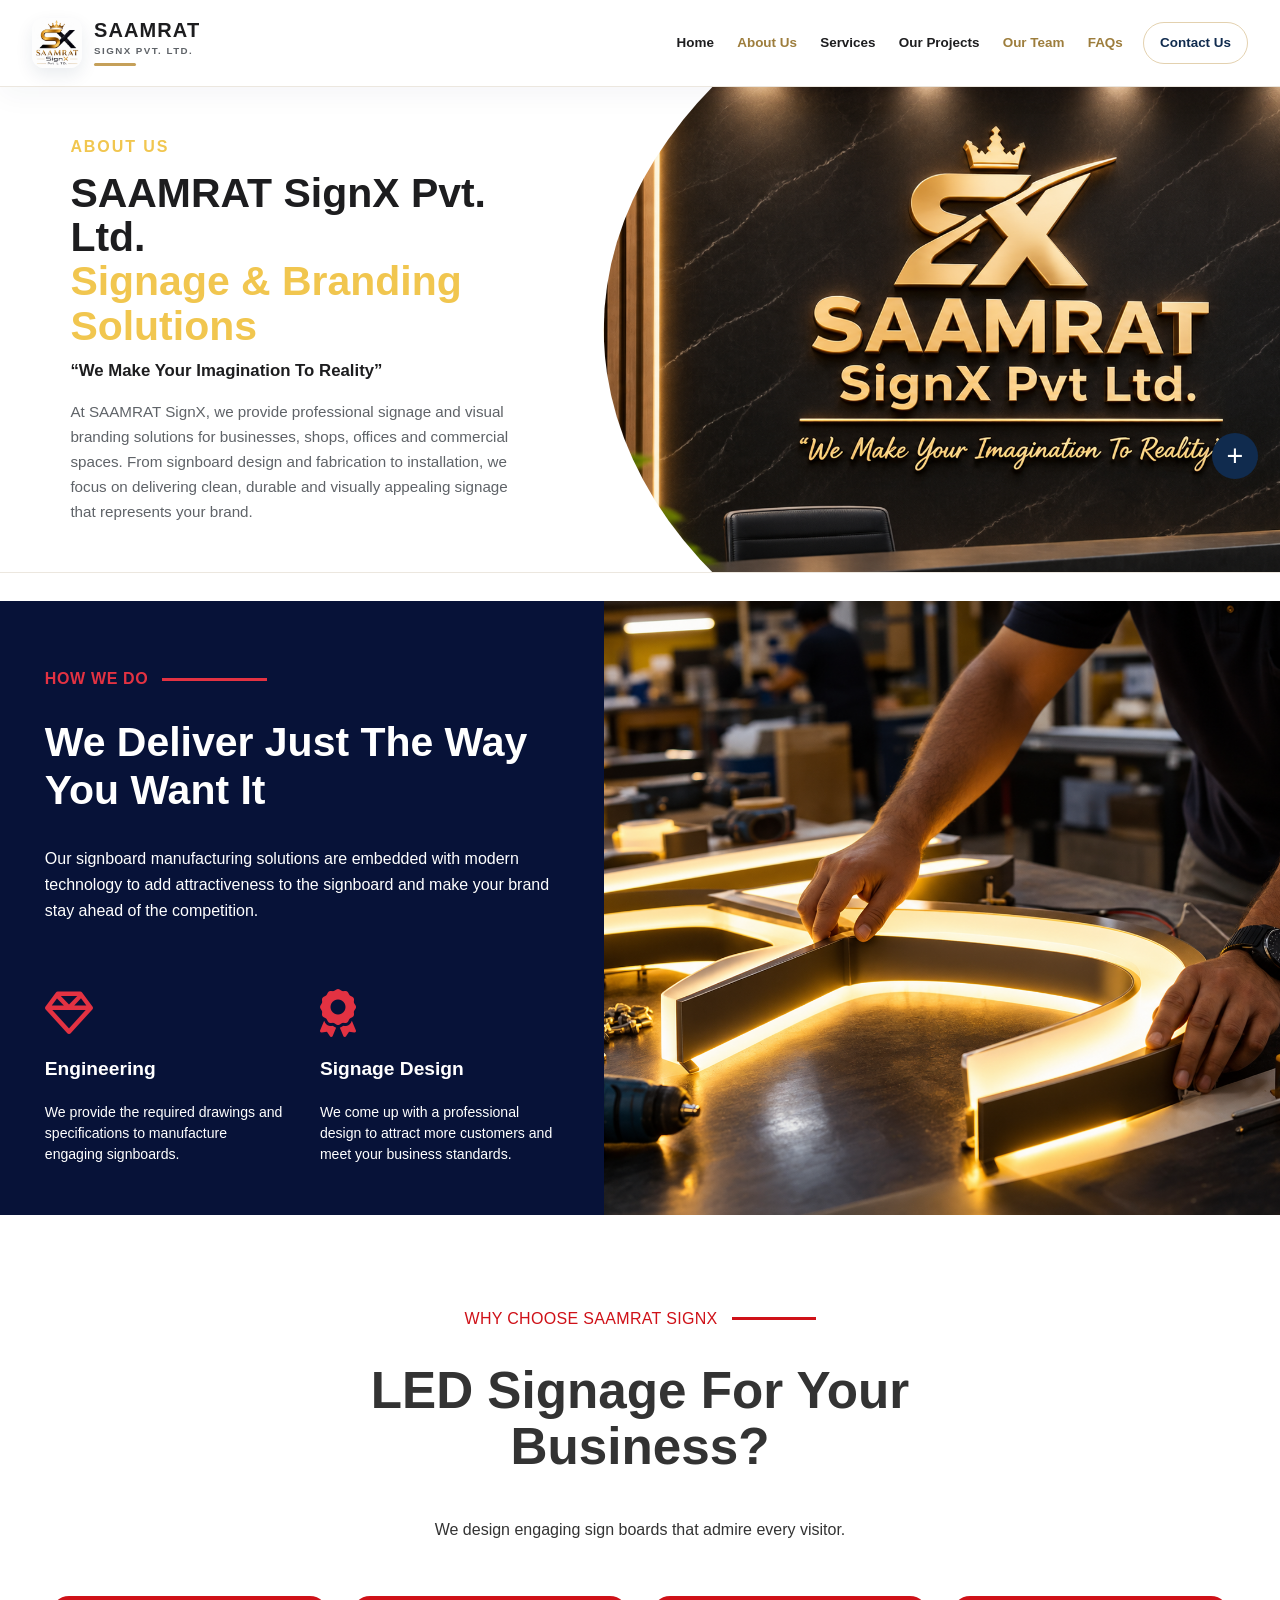
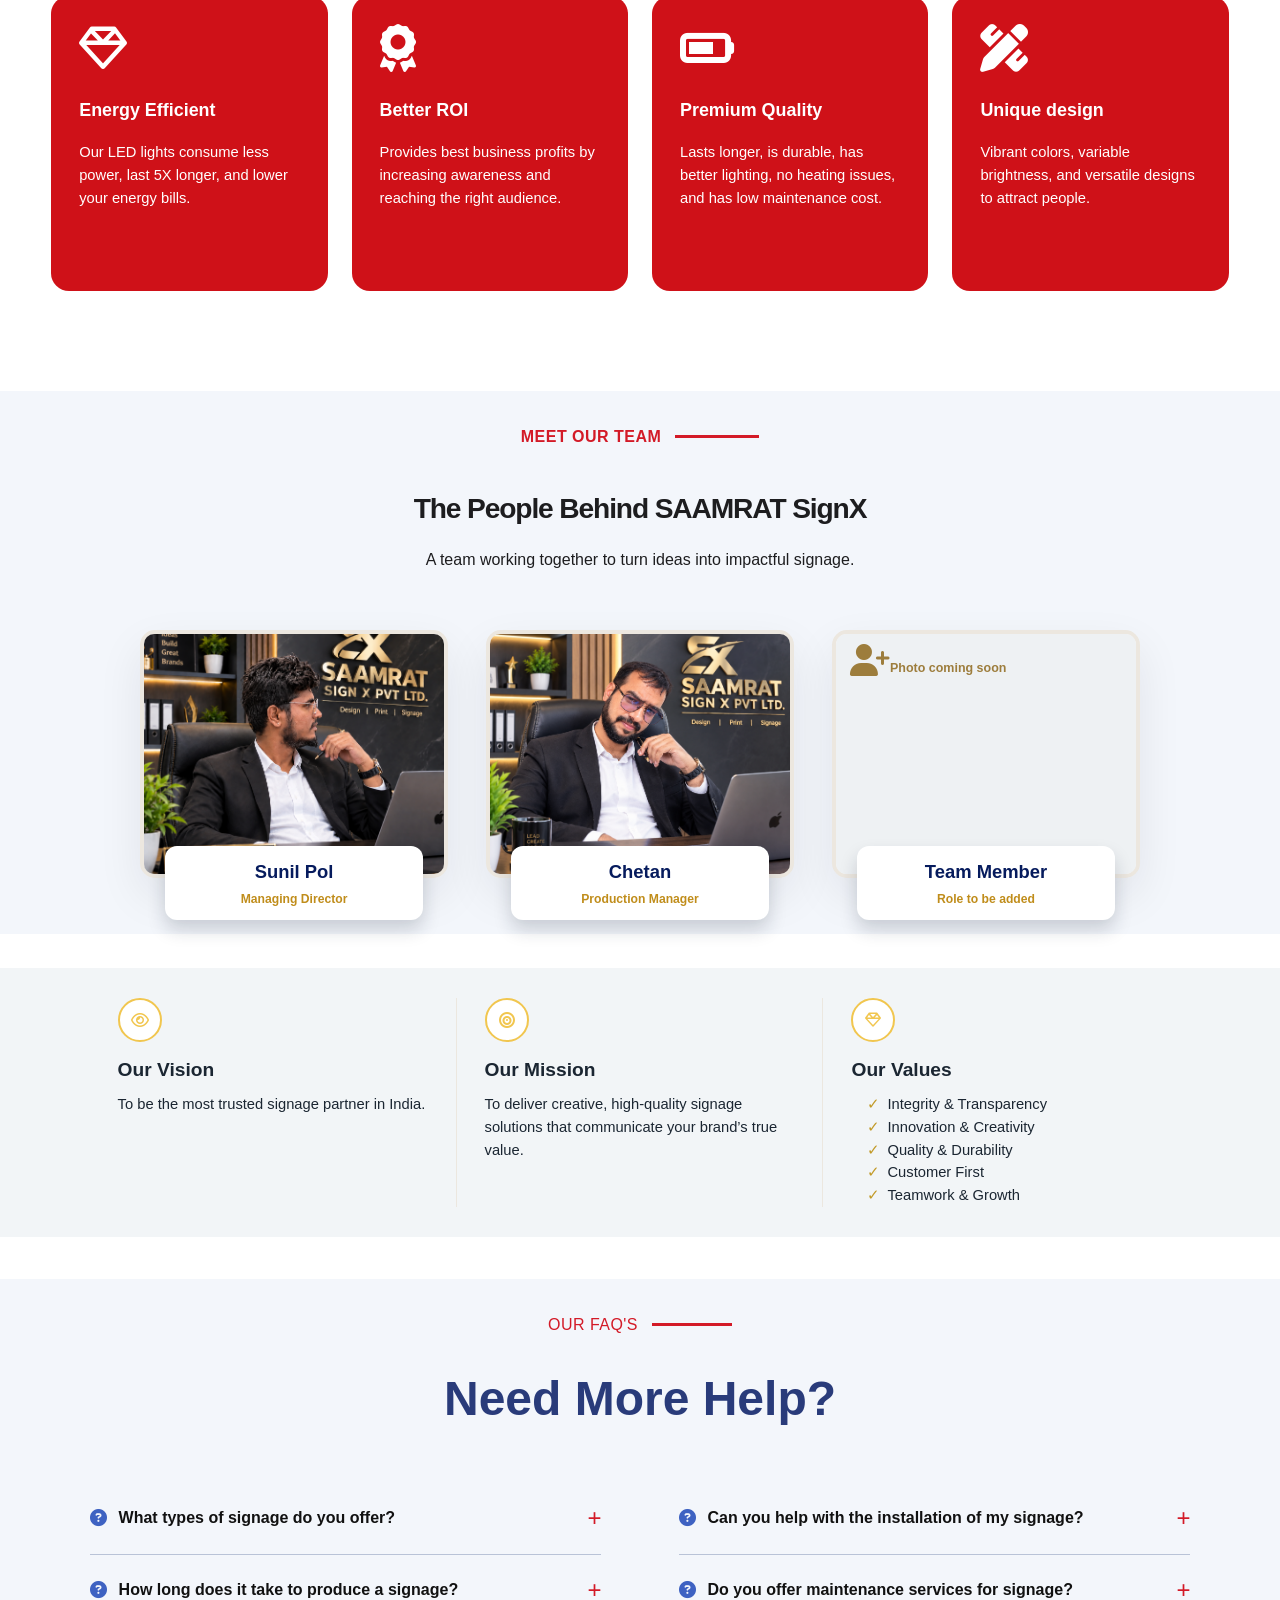
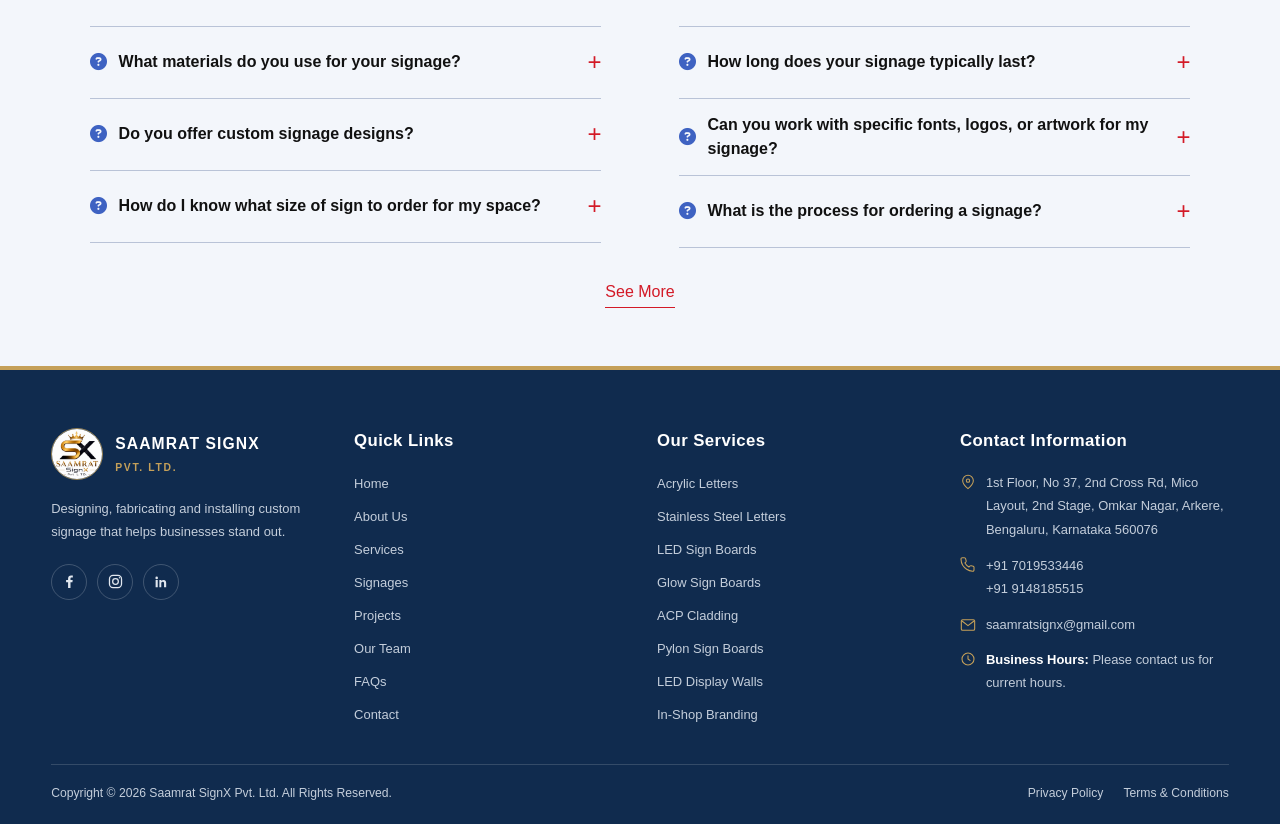
==== commit dc080be2: "update header and services section" ====
--- a/about.html
+++ b/about.html
@@ -9,34 +9,14 @@
     <link rel="stylesheet" href="https://cdnjs.cloudflare.com/ajax/libs/font-awesome/6.4.0/css/all.min.css">
     <link rel="stylesheet" href="footer.css">
     <link rel="stylesheet" href="floating-contact.css">
+    <link rel="stylesheet" href="header.css">
 </head>
 <body class="about-reference-page">
     <div class="watermark-bg"></div>
 
     <floating-contact></floating-contact>
 
-    <header>
-        <div class="container nav-container">
-            <div class="logo-area">
-                <img src="Images/logo_clear.jpg" alt="Saamrat SignX Logo" class="brand-logo">
-                <div class="brand-text">
-                    <span class="brand-name">SAAMRAT</span>
-                    <span class="brand-sub">SIGNX PVT LTD.</span>
-                </div>
-            </div>
-            <nav>
-                <ul class="nav-links">
-                    <li><a href="index.html#home">Home</a></li>
-                    <li><a href="about.html" aria-current="page">About Us</a></li>
-                    <li><a href="services.html">Services</a></li>
-                    <li><a href="index.html#projects">Our Projects</a></li>
-                    <li><a href="#our-team">Our Team</a></li>
-                    <li><a href="#faqs">FAQs</a></li>
-                    <li><a href="#contact">Contact Us</a></li>
-                </ul>
-            </nav>
-        </div>
-    </header>
+    <site-header></site-header>
 
     <main class="reference-about-page">
         <section class="reference-about-hero">
@@ -126,6 +106,7 @@
     </main>
 
     <site-footer id="contact"></site-footer>
+    <script src="header.js" defer></script>
     <script src="floating-contact.js" defer></script>
     <script src="footer.js" defer></script>
 
--- a/style.css
+++ b/style.css
@@ -3686,6 +3686,76 @@
     .home-hero-metric {
         animation: none;
         transition: none;
+    }
+}
+
+@media (max-width: 900px) {
+    .nav-container,
+    .about-reference-page .nav-container {
+        width: 92%;
+        height: auto;
+        min-height: 86px;
+        padding: 12px 0;
+        flex-direction: column;
+        gap: 8px;
+    }
+
+    .nav-container > nav {
+        width: 100%;
+        min-width: 0;
+    }
+
+    .nav-container .nav-links {
+        width: 100%;
+        min-width: 0;
+        flex-wrap: wrap;
+        justify-content: center;
+        gap: 0 4px;
+    }
+
+    .nav-container .nav-links > li {
+        height: auto;
+        min-height: 44px;
+    }
+
+    .nav-container .nav-links > li > a {
+        height: auto;
+        min-height: 44px;
+        padding: 9px 10px;
+        font-size: clamp(.72rem, 1.5vw, .88rem);
+    }
+}
+
+@media (min-width: 601px) and (max-width: 900px) {
+    .about-reference-page .reference-about-hero,
+    .about-reference-page .reference-why-section {
+        grid-template-columns: 1fr;
+    }
+
+    .about-reference-page .reference-about-image {
+        min-height: clamp(300px, 56vw, 440px);
+    }
+
+    .about-reference-page .reference-how-section {
+        grid-template-columns: 1fr 1fr;
+    }
+
+    .about-reference-page .reference-how-copy h2 {
+        white-space: normal;
+    }
+
+    .about-reference-page .reference-choose-grid {
+        grid-template-columns: repeat(2, minmax(0, 1fr));
+    }
+
+    .about-reference-page .reference-team-grid {
+        grid-template-columns: repeat(2, minmax(0, 1fr));
+    }
+
+    .about-reference-page .reference-team-card:last-child:nth-child(odd) {
+        grid-column: 1 / -1;
+        width: min(100%, 360px);
+        justify-self: center;
     }
 }
 
--- a/header.css
+++ b/header.css
@@ -0,0 +1,198 @@
+site-header {
+    position: sticky;
+    top: 0;
+    z-index: 2000;
+    display: block;
+}
+
+.global-site-header {
+    position: relative;
+    border-bottom: 1px solid rgba(16, 43, 78, .1);
+    background: rgba(255, 255, 255, .96);
+    box-shadow: 0 10px 25px rgba(16, 43, 78, .05);
+    backdrop-filter: blur(12px);
+}
+
+.global-header-inner {
+    width: min(1280px, calc(100% - 64px));
+    min-height: 86px;
+    margin: 0 auto;
+    display: flex;
+    align-items: center;
+    justify-content: space-between;
+    gap: 28px;
+}
+
+.global-header-brand {
+    min-width: 0;
+    display: inline-flex;
+    align-items: center;
+    gap: 12px;
+    flex: 0 0 auto;
+    color: #1d1d1f;
+    text-decoration: none;
+}
+
+.global-header-brand > img {
+    width: 50px;
+    height: 50px;
+    flex: 0 0 50px;
+    border-radius: 12px;
+    object-fit: contain;
+    background: #fff;
+    box-shadow: 0 7px 18px rgba(16, 43, 78, .09);
+}
+
+.global-header-brand-text {
+    position: relative;
+    display: grid;
+    gap: 4px;
+    padding-bottom: 7px;
+}
+
+.global-header-brand-text::after {
+    position: absolute;
+    bottom: 0;
+    left: 0;
+    width: 42px;
+    height: 3px;
+    border-radius: 2px;
+    background: #c5a059;
+    content: "";
+}
+
+.global-header-brand-text strong {
+    font-size: 1.25rem;
+    font-weight: 900;
+    letter-spacing: .055em;
+    line-height: 1;
+}
+
+.global-header-brand-text small {
+    color: #5f6368;
+    font-size: .61rem;
+    font-weight: 700;
+    letter-spacing: .15em;
+}
+
+.global-primary-nav {
+    display: flex;
+    align-items: center;
+    justify-content: flex-end;
+    gap: clamp(8px, 1.35vw, 20px);
+}
+
+.global-primary-nav > a {
+    padding: 10px 3px;
+    color: #1d1d1f;
+    font-size: .84rem;
+    font-weight: 700;
+    white-space: nowrap;
+    text-decoration: none;
+    transition: color .2s ease, background-color .2s ease, border-color .2s ease;
+}
+
+.global-primary-nav > a:hover,
+.global-primary-nav > a[aria-current="page"] {
+    color: #9d7d3c;
+}
+
+.global-primary-nav > .global-header-contact {
+    padding: 10px 16px;
+    border: 1px solid rgba(197, 160, 89, .48);
+    border-radius: 99px;
+    color: #102b4e;
+}
+
+.global-primary-nav > .global-header-contact:hover {
+    border-color: #c5a059;
+    background: #102b4e;
+    color: #fff;
+}
+
+.global-header-toggle {
+    display: none;
+}
+
+@media (max-width: 1000px) {
+    .global-header-inner {
+        width: min(100% - 40px, 900px);
+        min-height: 76px;
+        gap: 16px;
+    }
+
+    .global-header-toggle {
+        width: 44px;
+        height: 44px;
+        padding: 11px;
+        display: grid;
+        flex: 0 0 44px;
+        align-content: center;
+        gap: 5px;
+        border: 1px solid rgba(16, 43, 78, .16);
+        border-radius: 50%;
+        background: #fff;
+        cursor: pointer;
+    }
+
+    .global-header-toggle span {
+        width: 100%;
+        height: 2px;
+        border-radius: 2px;
+        background: #102b4e;
+    }
+
+    .global-primary-nav {
+        position: absolute;
+        top: 100%;
+        right: 0;
+        left: 0;
+        z-index: 2;
+        padding: 10px max(20px, calc((100% - 900px) / 2)) 18px;
+        display: none;
+        align-items: stretch;
+        flex-direction: column;
+        gap: 0;
+        border-bottom: 1px solid rgba(16, 43, 78, .1);
+        background: #fff;
+        box-shadow: 0 18px 28px rgba(16, 43, 78, .12);
+    }
+
+    .global-primary-nav.is-open {
+        display: flex;
+    }
+
+    .global-primary-nav > a {
+        padding: 12px 4px;
+        white-space: normal;
+    }
+
+    .global-primary-nav > .global-header-contact {
+        align-self: flex-start;
+        margin-top: 6px;
+        padding: 10px 16px;
+    }
+}
+
+@media (max-width: 480px) {
+    .global-header-inner {
+        width: calc(100% - 32px);
+        min-height: 70px;
+    }
+
+    .global-header-brand > img {
+        width: 44px;
+        height: 44px;
+        flex-basis: 44px;
+    }
+
+    .global-header-brand-text strong {
+        font-size: 1.08rem;
+    }
+}
+
+@media (prefers-reduced-motion: reduce) {
+    .global-primary-nav > a {
+        transition: none;
+    }
+}
